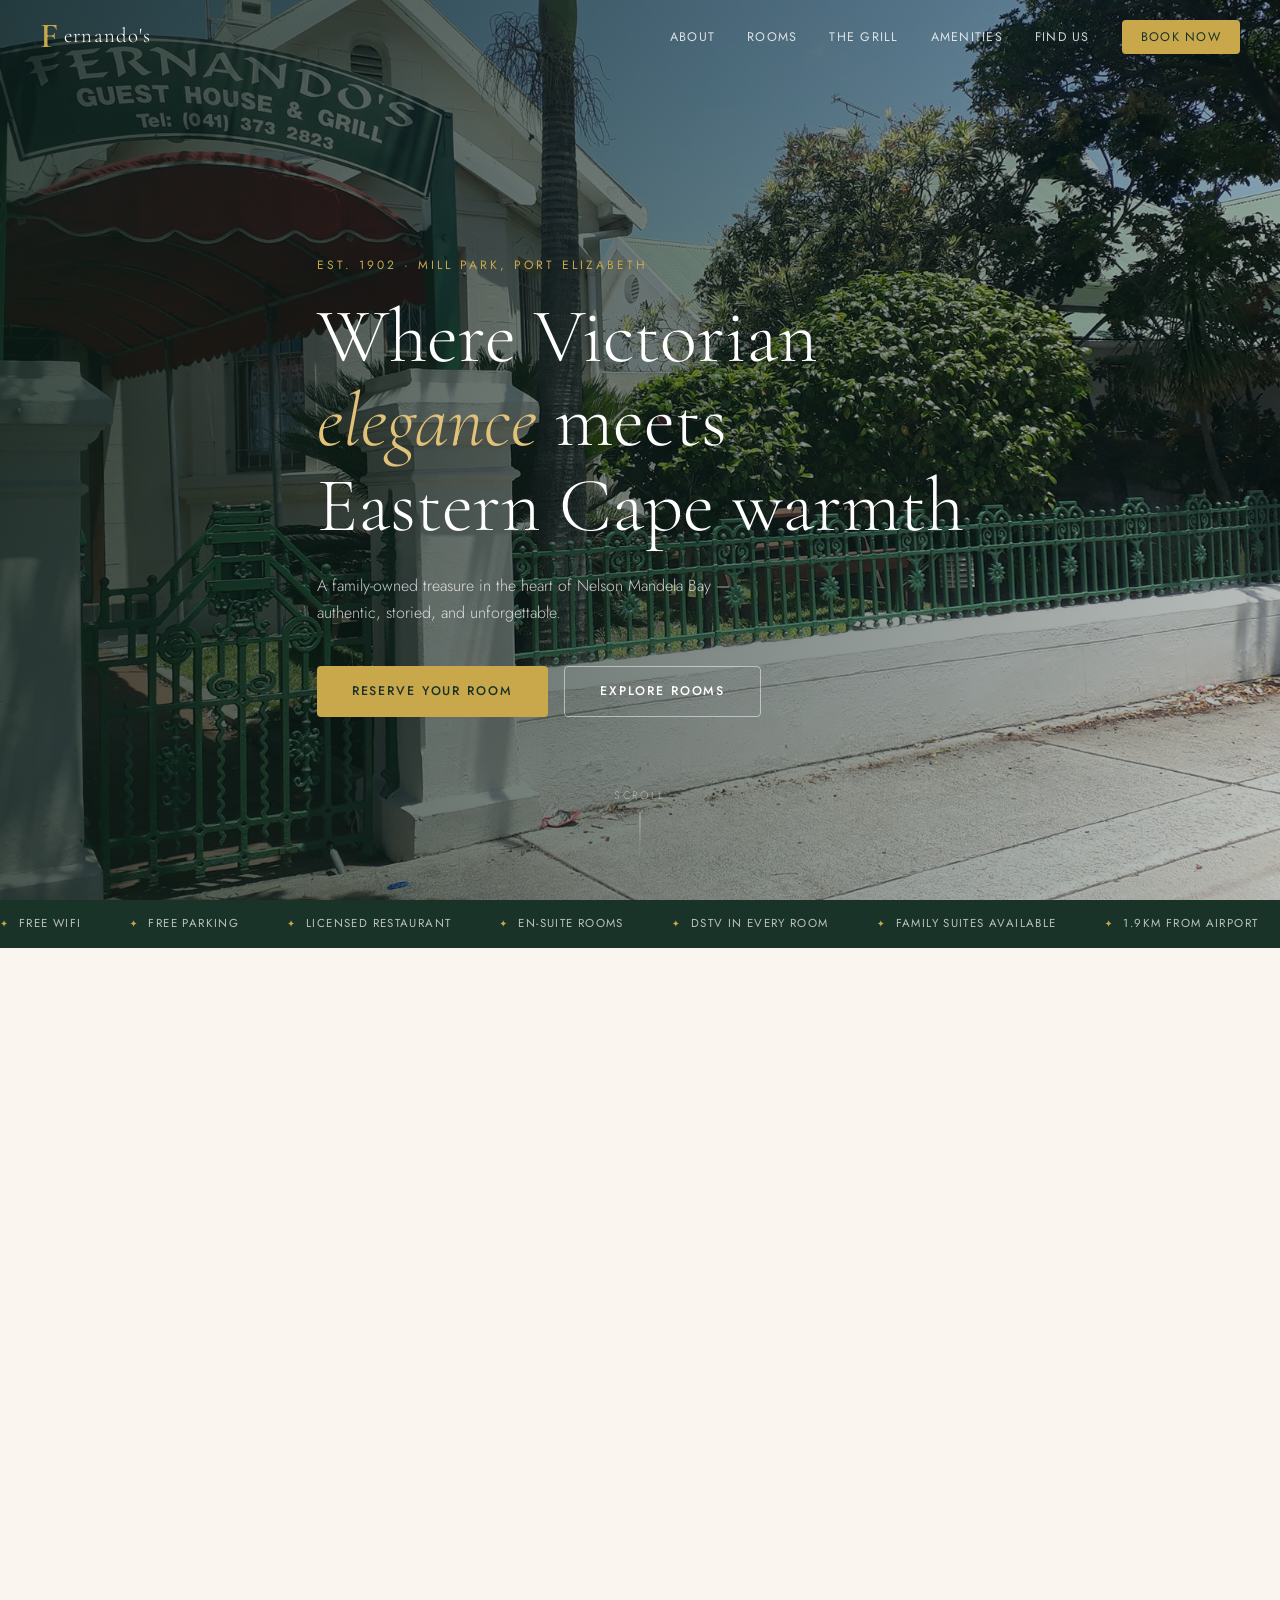
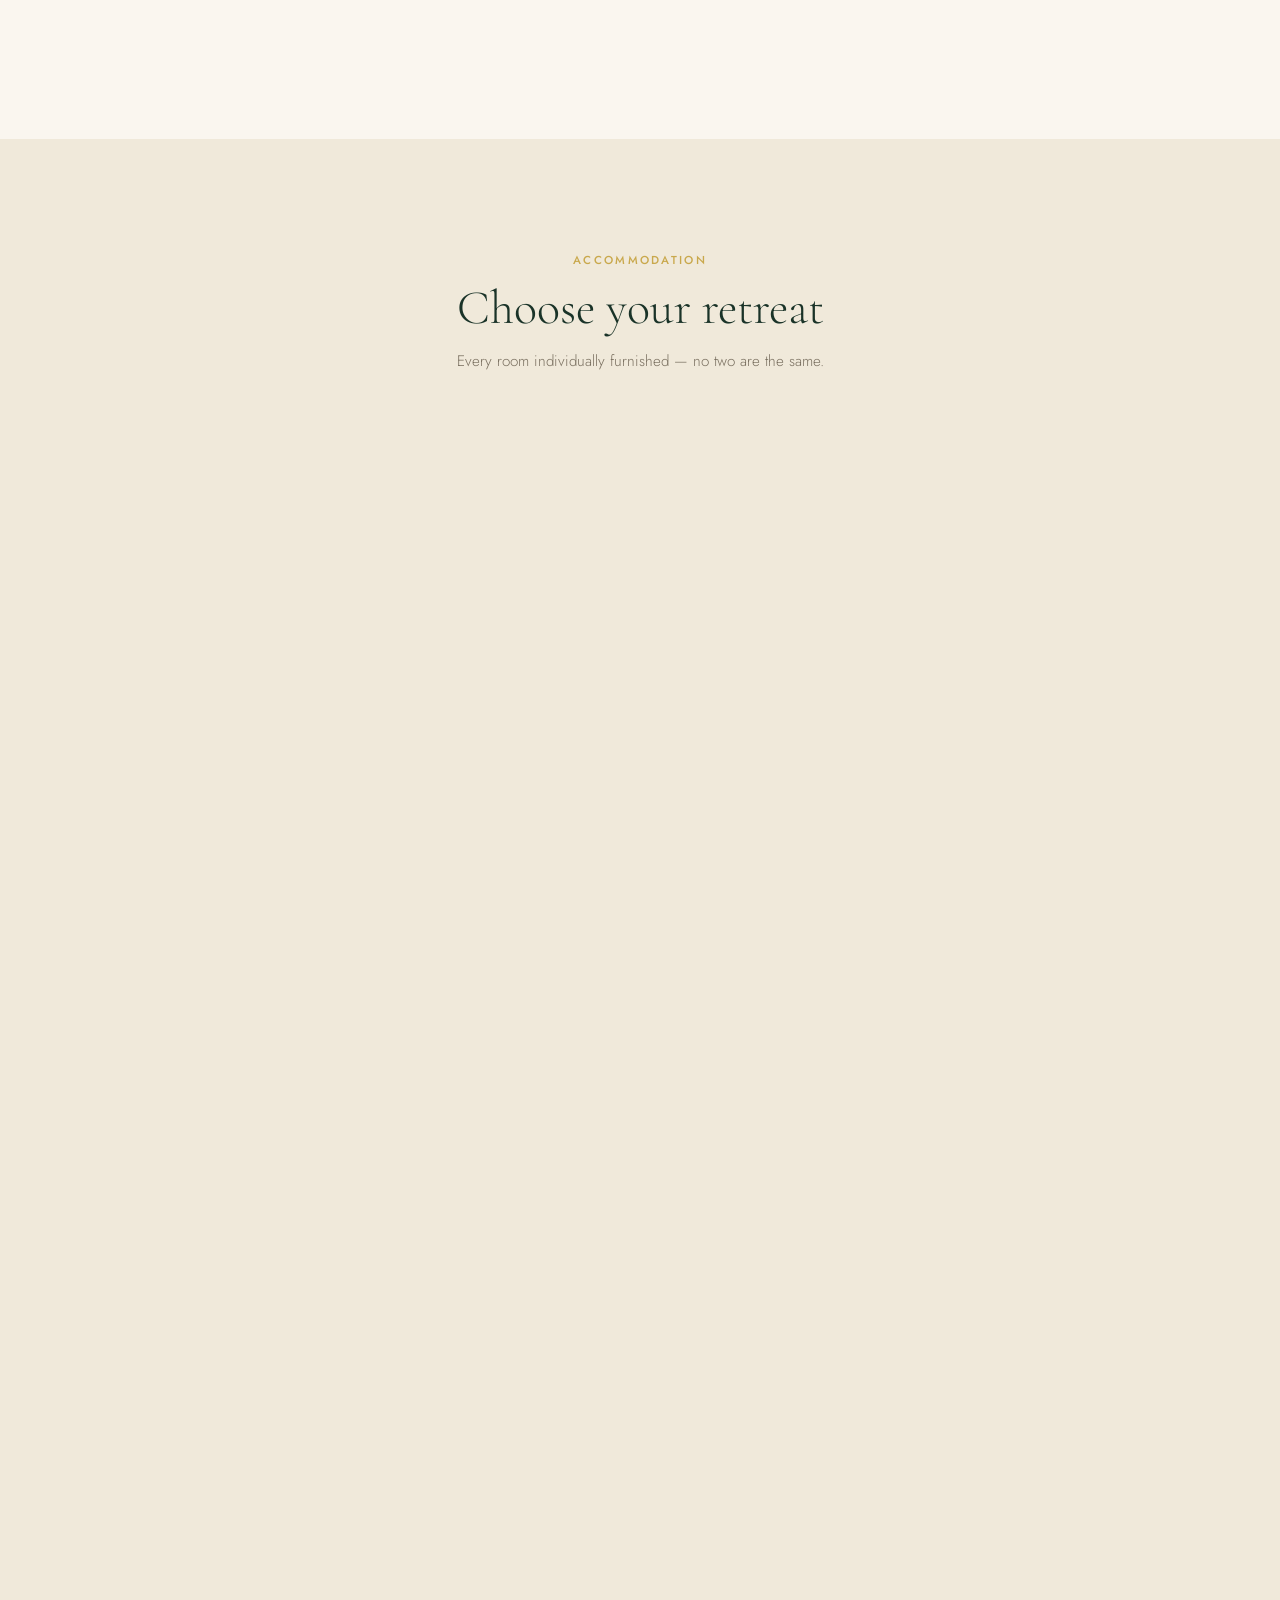
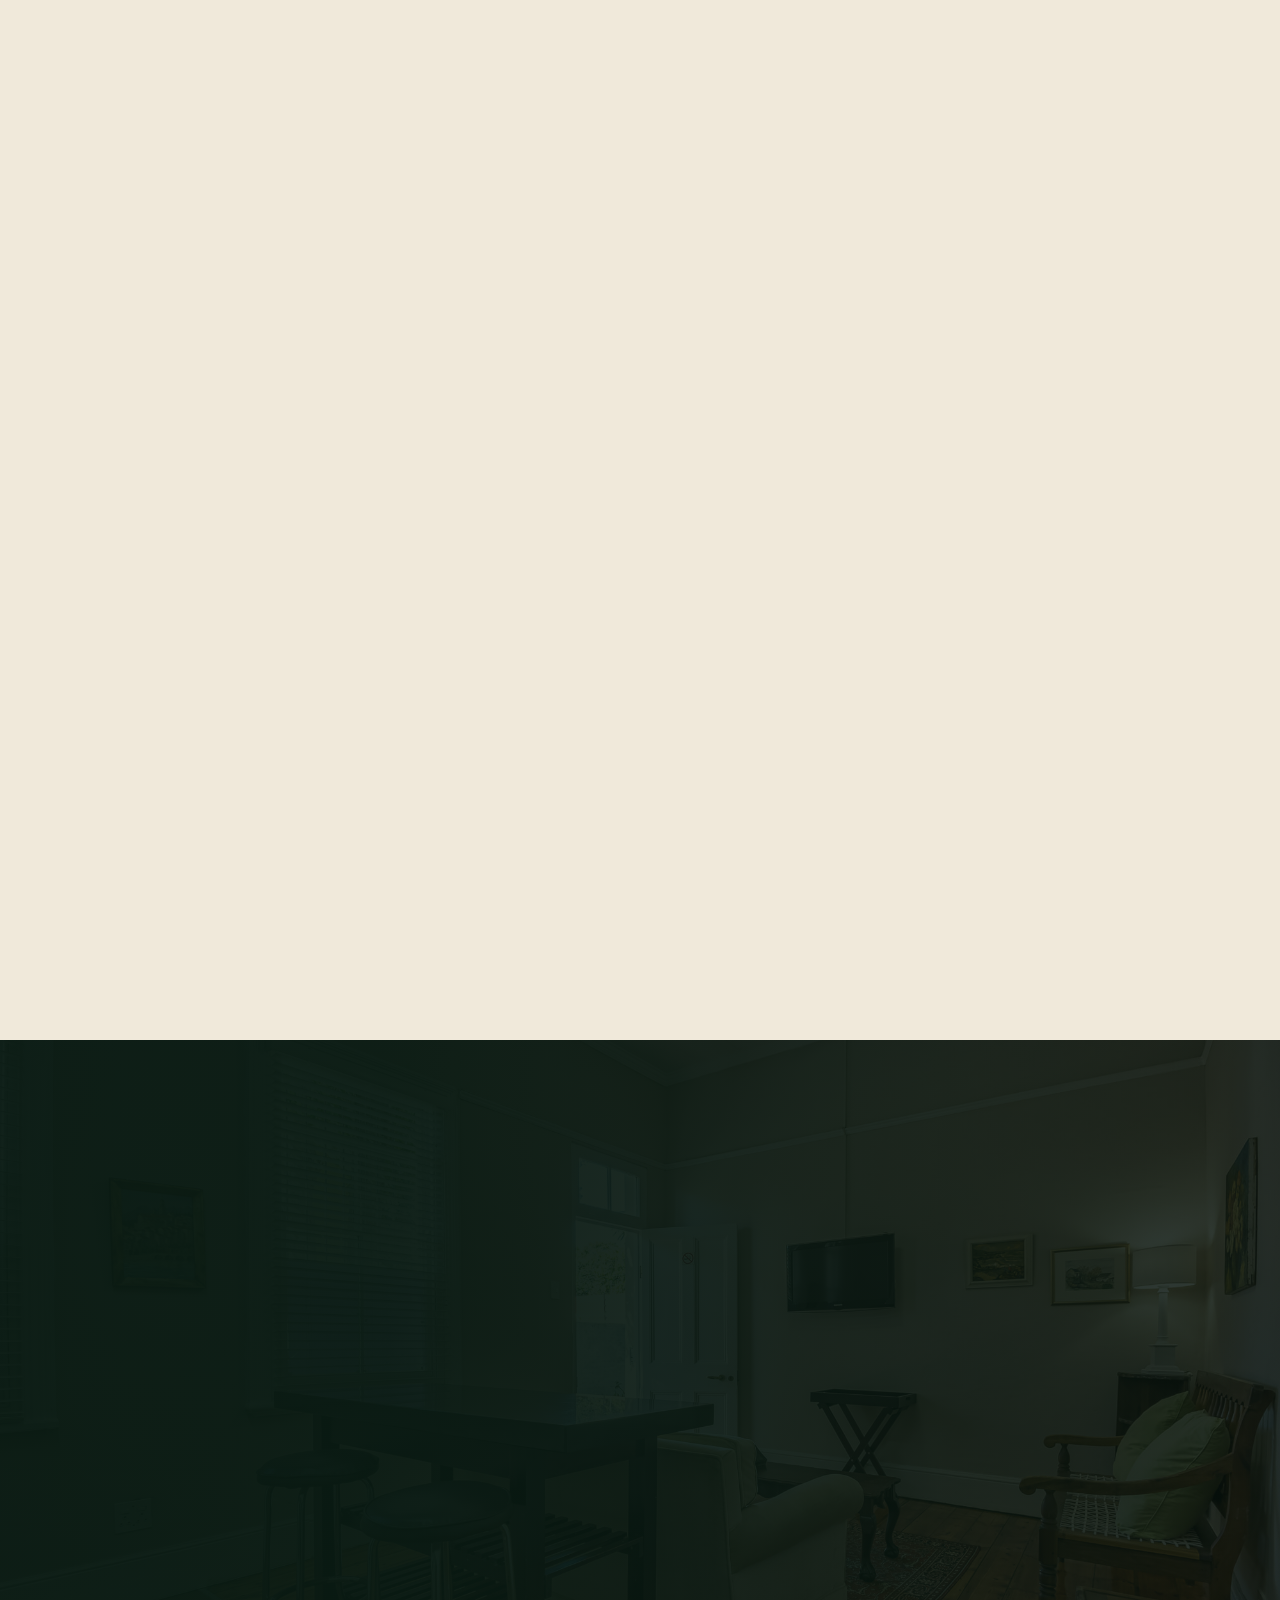
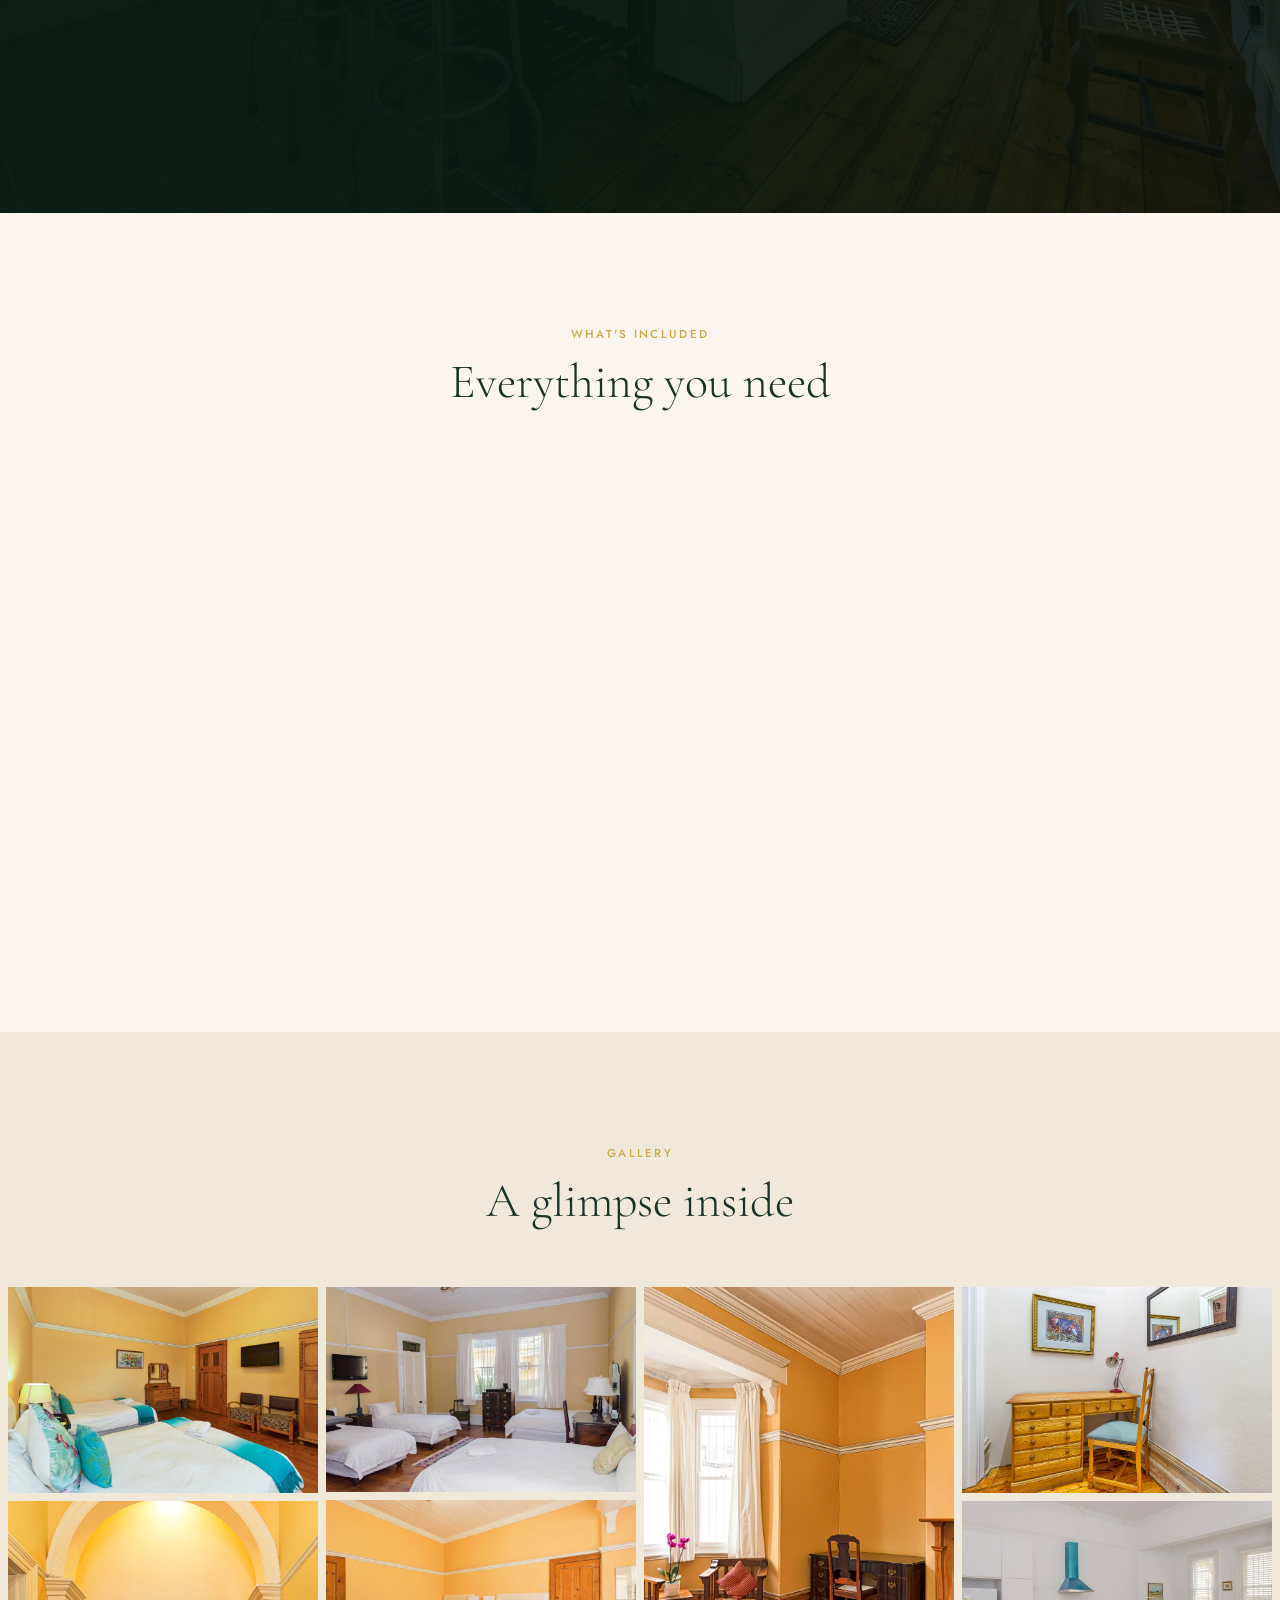
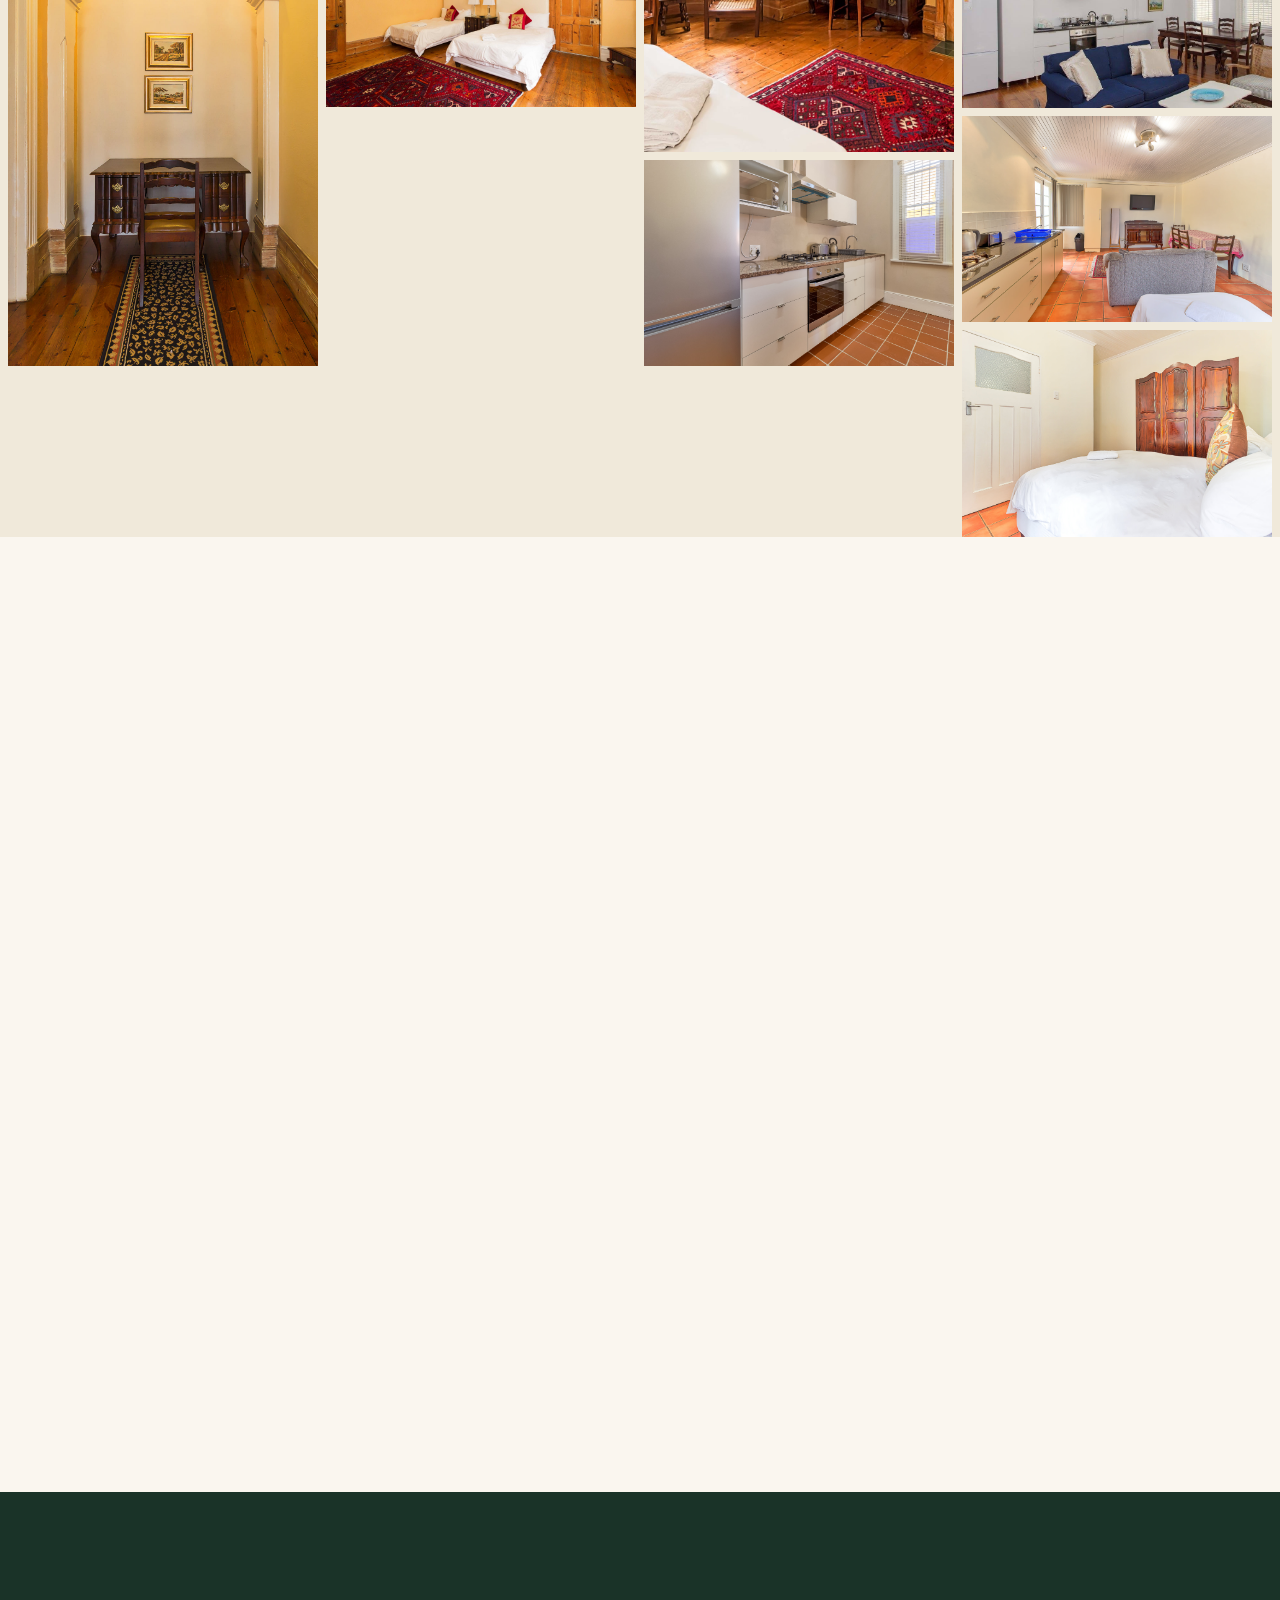
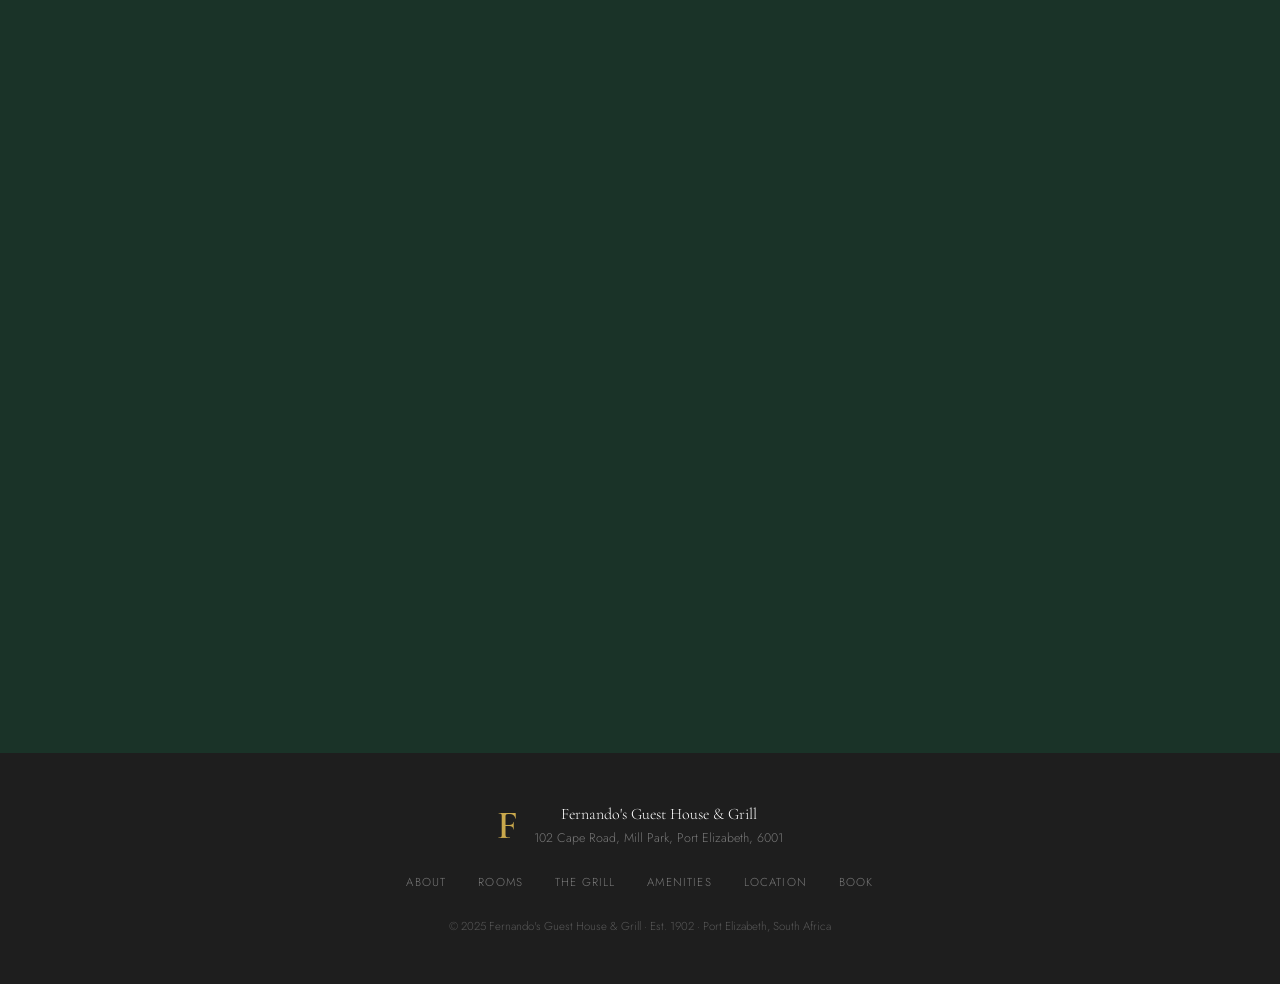
==== index.html @ c935b53b "Add files via upload" ====
<!DOCTYPE html>
<html lang="en">
<head>
  <meta charset="UTF-8" />
  <meta name="viewport" content="width=device-width, initial-scale=1.0" />
  <title>Fernando's Guest House & Grill — Port Elizabeth, Since 1902</title>
  <meta name="description" content="Victorian guest house in Mill Park, Port Elizabeth. En-suite rooms, licensed grill restaurant, free WiFi & parking. Est. 1902." />
  <link rel="preconnect" href="https://fonts.googleapis.com" />
  <link rel="preconnect" href="https://fonts.gstatic.com" crossorigin />
  <link href="https://fonts.googleapis.com/css2?family=Cormorant+Garamond:ital,wght@0,300;0,400;0,600;1,300;1,400&family=Jost:wght@300;400;500&display=swap" rel="stylesheet" />
  <link rel="stylesheet" href="css/style.css" />
</head>
<body>

  <!-- NAV -->
  <nav id="nav">
    <div class="nav-inner">
      <a href="#hero" class="logo">
        <span class="logo-f">F</span>
        <span class="logo-text">ernando's</span>
      </a>
      <ul class="nav-links">
        <li><a href="#about">About</a></li>
        <li><a href="#rooms">Rooms</a></li>
        <li><a href="#grill">The Grill</a></li>
        <li><a href="#amenities">Amenities</a></li>
        <li><a href="#location">Find Us</a></li>
        <li><a href="#contact" class="nav-cta">Book Now</a></li>
      </ul>
      <button class="hamburger" id="hamburger" aria-label="Open menu">
        <span></span><span></span><span></span>
      </button>
    </div>
    <div class="mobile-menu" id="mobile-menu">
      <a href="#about">About</a>
      <a href="#rooms">Rooms</a>
      <a href="#grill">The Grill</a>
      <a href="#amenities">Amenities</a>
      <a href="#location">Find Us</a>
      <a href="#contact">Book Now</a>
    </div>
  </nav>

  <!-- HERO -->
  <section id="hero">
    <div class="hero-bg">
      <div class="hero-overlay"></div>
      <img src="images/f1.jpg" alt="Fernando's Guest House entrance" class="hero-img" />
    </div>
    <div class="hero-content">
      <p class="hero-since">Est. 1902 · Mill Park, Port Elizabeth</p>
      <h1 class="hero-title">
        Where Victorian<br />
        <em>elegance</em> meets<br />
        Eastern Cape warmth
      </h1>
      <p class="hero-sub">A family-owned treasure in the heart of Nelson Mandela Bay — authentic, storied, and unforgettable.</p>
      <div class="hero-actions">
        <a href="#contact" class="btn btn-gold">Reserve Your Room</a>
        <a href="#rooms" class="btn btn-ghost">Explore Rooms</a>
      </div>
    </div>
    <div class="hero-scroll">
      <span>Scroll</span>
      <div class="scroll-line"></div>
    </div>
  </section>

  <!-- RIBBON -->
  <div class="ribbon">
    <div class="ribbon-inner">
      <span><i>✦</i> Free WiFi</span>
      <span><i>✦</i> Free Parking</span>
      <span><i>✦</i> Licensed Restaurant</span>
      <span><i>✦</i> En-Suite Rooms</span>
      <span><i>✦</i> DStv in Every Room</span>
      <span><i>✦</i> Family Suites Available</span>
      <span><i>✦</i> 1.9km from Airport</span>
      <span><i>✦</i> Free WiFi</span>
      <span><i>✦</i> Free Parking</span>
      <span><i>✦</i> Licensed Restaurant</span>
      <span><i>✦</i> En-Suite Rooms</span>
    </div>
  </div>

  <!-- ABOUT -->
  <section id="about">
    <div class="container about-grid">
      <div class="about-images">
        <div class="about-img-main">
          <img src="images/f17.jpg" alt="Victorian archway interior" />
        </div>
        <div class="about-img-secondary">
          <img src="images/f8.jpg" alt="Elegant bedroom with fireplace" />
          <div class="about-badge">
            <span class="badge-number">120+</span>
            <span class="badge-label">Years of Hospitality</span>
          </div>
        </div>
      </div>
      <div class="about-text">
        <p class="section-tag">Our Story</p>
        <h2>Port Elizabeth's<br /><em>first</em> guest house</h2>
        <p class="about-lead">Built in 1902, Fernando's is more than a place to sleep — it's a living piece of Eastern Cape history, lovingly maintained for over a century.</p>
        <p>Nestled in the exclusive garden suburb of Mill Park, our Victorian-style property enchants guests with original pressed-steel ceilings, ornate fireplaces, yellow-wood floors, and the kind of warmth that only a family-run establishment can offer.</p>
        <p>Contact <strong>Astrud or Michelle</strong> — our dedicated hosts who treat every guest like family, and who have helped thousands of travellers feel at home in Nelson Mandela Bay.</p>
        <div class="about-stats">
          <div class="stat">
            <span class="stat-num">1902</span>
            <span class="stat-label">Year Built</span>
          </div>
          <div class="stat">
            <span class="stat-num">10+</span>
            <span class="stat-label">Room Types</span>
          </div>
          <div class="stat">
            <span class="stat-num">4★</span>
            <span class="stat-label">Rated</span>
          </div>
        </div>
      </div>
    </div>
  </section>

  <!-- ROOMS -->
  <section id="rooms">
    <div class="container">
      <div class="section-header">
        <p class="section-tag">Accommodation</p>
        <h2>Choose your retreat</h2>
        <p class="section-sub">Every room individually furnished — no two are the same.</p>
      </div>
      <div class="rooms-grid">

        <div class="room-card room-card--featured">
          <div class="room-img-wrap">
            <img src="images/f7.jpg" alt="Palm Suite with Victorian fireplace" />
            <span class="room-badge">Most Popular</span>
          </div>
          <div class="room-info">
            <h3>The Palm Suite</h3>
            <p>Our signature family suite — spacious, stately, and furnished with original Stinkwood. Features a Victorian cast-iron fireplace, two double beds, and en-suite bathroom.</p>
            <ul class="room-features">
              <li>Two double beds</li>
              <li>Original fireplace</li>
              <li>Stinkwood furniture</li>
              <li>DStv &amp; flat screen</li>
            </ul>
            <a href="#contact" class="btn btn-dark">Enquire</a>
          </div>
        </div>

        <div class="room-card">
          <div class="room-img-wrap">
            <img src="images/f5.jpg" alt="Twin room with warm yellow walls" />
          </div>
          <div class="room-info">
            <h3>Twin Room</h3>
            <p>Warm amber walls, gorgeous pine floors, and teal accents — perfect for two sharing. Generous wardrobe and seating area included.</p>
            <ul class="room-features">
              <li>Two single beds</li>
              <li>Built-in wardrobe</li>
              <li>Lounge chairs</li>
              <li>En-suite bathroom</li>
            </ul>
            <a href="#contact" class="btn btn-outline">Enquire</a>
          </div>
        </div>

        <div class="room-card">
          <div class="room-img-wrap">
            <img src="images/f10.jpg" alt="Classic double room" />
          </div>
          <div class="room-info">
            <h3>Classic Double</h3>
            <p>Intimate and beautifully appointed with antique pine furniture, original art, and a large mirrored wardrobe. Warm, restful tones throughout.</p>
            <ul class="room-features">
              <li>Double bed</li>
              <li>Antique furnishings</li>
              <li>Tea &amp; coffee station</li>
              <li>DStv &amp; flat screen</li>
            </ul>
            <a href="#contact" class="btn btn-outline">Enquire</a>
          </div>
        </div>

        <div class="room-card">
          <div class="room-img-wrap">
            <img src="images/f13.jpg" alt="Contemporary twin with upholstered headboard" />
          </div>
          <div class="room-info">
            <h3>Contemporary Twin</h3>
            <p>A more modern aesthetic — floor-to-ceiling upholstered headboard in pearl, elegant draping, and a chandelier detail that catches the light beautifully.</p>
            <ul class="room-features">
              <li>Two beds</li>
              <li>Chandelier detail</li>
              <li>DStv &amp; flat screen</li>
              <li>En-suite bathroom</li>
            </ul>
            <a href="#contact" class="btn btn-outline">Enquire</a>
          </div>
        </div>

        <div class="room-card">
          <div class="room-img-wrap">
            <img src="images/f19.jpg" alt="Garden cottage bedroom" />
          </div>
          <div class="room-info">
            <h3>Garden Cottage</h3>
            <p>Your own private entrance straight onto the sunny courtyard garden. Terracotta tiles, natural light, and the sound of birdsong. The most tranquil option.</p>
            <ul class="room-features">
              <li>Private entrance &amp; patio</li>
              <li>Garden views</li>
              <li>Double bed</li>
              <li>Courtyard access</li>
            </ul>
            <a href="#contact" class="btn btn-outline">Enquire</a>
          </div>
        </div>

        <div class="room-card">
          <div class="room-img-wrap">
            <img src="images/f2.jpg" alt="Self-catering apartment open plan" />
          </div>
          <div class="room-info">
            <h3>Self-Catering Apartment</h3>
            <p>Spacious open-plan living with a full modern kitchen, dining area, and lounge. The blue navy sofa is iconic. Ideal for longer stays or families.</p>
            <ul class="room-features">
              <li>Full kitchen</li>
              <li>Open-plan lounge/dining</li>
              <li>High Victorian ceilings</li>
              <li>Sleeps 4+</li>
            </ul>
            <a href="#contact" class="btn btn-outline">Enquire</a>
          </div>
        </div>

      </div>
    </div>
  </section>

  <!-- GRILL -->
  <section id="grill">
    <div class="grill-bg">
      <img src="images/f12.jpg" alt="Fernando's Grill lounge" />
      <div class="grill-overlay"></div>
    </div>
    <div class="container grill-content">
      <p class="section-tag light">On-Site Dining</p>
      <h2 class="grill-title">The Grill</h2>
      <p class="grill-desc">Fully licensed and open to guests and the public alike. Fernando's Grill has been serving the best steaks in Port Elizabeth for decades — cooked over an open flame, paired with fine local wine, in a setting that feels like a warm family kitchen elevated to something special.</p>
      <div class="grill-features">
        <div class="grill-feat">
          <span class="gf-icon">🥩</span>
          <span>Open Grill Steaks</span>
        </div>
        <div class="grill-feat">
          <span class="gf-icon">🍷</span>
          <span>Fully Licensed Bar</span>
        </div>
        <div class="grill-feat">
          <span class="gf-icon">🍳</span>
          <span>Full Breakfast</span>
        </div>
        <div class="grill-feat">
          <span class="gf-icon">🏠</span>
          <span>Home-Cooked Meals</span>
        </div>
      </div>
      <a href="tel:0413732823" class="btn btn-gold">Reserve a Table · (041) 373 2823</a>
    </div>
  </section>

  <!-- AMENITIES -->
  <section id="amenities">
    <div class="container">
      <div class="section-header">
        <p class="section-tag">What's Included</p>
        <h2>Everything you need</h2>
      </div>
      <div class="amenities-grid">
        <div class="amenity-card">
          <div class="amenity-icon">📶</div>
          <h4>Free WiFi</h4>
          <p>Fast wireless internet throughout the property</p>
        </div>
        <div class="amenity-card">
          <div class="amenity-icon">🚗</div>
          <h4>Free Parking</h4>
          <p>Secure off-street parking on the premises</p>
        </div>
        <div class="amenity-card">
          <div class="amenity-icon">📺</div>
          <h4>DStv / MNet</h4>
          <p>36-inch flat screen with full satellite TV in every room</p>
        </div>
        <div class="amenity-card">
          <div class="amenity-icon">☕</div>
          <h4>Tea &amp; Coffee</h4>
          <p>Hot &amp; cold beverages station in every room</p>
        </div>
        <div class="amenity-card">
          <div class="amenity-icon">🛁</div>
          <h4>En-Suite Bathrooms</h4>
          <p>Private bathrooms with all rooms, 100% percale linen</p>
        </div>
        <div class="amenity-card">
          <div class="amenity-icon">🌳</div>
          <h4>Garden Grounds</h4>
          <p>Beautiful established trees and garden on the property</p>
        </div>
        <div class="amenity-card">
          <div class="amenity-icon">🔥</div>
          <h4>BBQ Area</h4>
          <p>Outdoor braai area available for guests to use</p>
        </div>
        <div class="amenity-card">
          <div class="amenity-icon">🚲</div>
          <h4>Bike Hire</h4>
          <p>Explore Mill Park and surrounds on two wheels</p>
        </div>
      </div>
    </div>
  </section>

  <!-- GALLERY -->
  <section id="gallery">
    <div class="container">
      <div class="section-header">
        <p class="section-tag">Gallery</p>
        <h2>A glimpse inside</h2>
      </div>
    </div>
    <div class="gallery-masonry">
      <div class="gal-item"><img src="images/f6.jpg" alt="Twin room teal accents" /></div>
      <div class="gal-item gal-tall"><img src="images/f17.jpg" alt="Victorian archway" /></div>
      <div class="gal-item"><img src="images/f4.jpg" alt="Triple room" /></div>
      <div class="gal-item"><img src="images/f9.jpg" alt="Twin beds with red accents" /></div>
      <div class="gal-item gal-tall"><img src="images/f8.jpg" alt="Fireplace bedroom" /></div>
      <div class="gal-item"><img src="images/f15.jpg" alt="Kitchen" /></div>
      <div class="gal-item"><img src="images/f16.jpg" alt="Writing desk" /></div>
      <div class="gal-item"><img src="images/f3.jpg" alt="Open plan apartment" /></div>
      <div class="gal-item"><img src="images/f20.jpg" alt="Studio lounge" /></div>
      <div class="gal-item gal-wide"><img src="images/f18.jpg" alt="Cosy room" /></div>
    </div>
  </section>

  <!-- LOCATION -->
  <section id="location">
    <div class="container location-grid">
      <div class="location-text">
        <p class="section-tag">Getting Here</p>
        <h2>Central &amp; convenient</h2>
        <p>Fernando's is situated in the prestigious suburb of Mill Park — minutes from the beach, golf courses, shopping centres, and Port Elizabeth Airport.</p>
        <address>
          <strong>102 Cape Road, Mill Park<br />Port Elizabeth (Gqeberha), 6001<br />Eastern Cape, South Africa</strong>
        </address>
        <div class="location-details">
          <div class="loc-item">
            <span class="loc-label">Airport</span>
            <span>1.9 km</span>
          </div>
          <div class="loc-item">
            <span class="loc-label">St Georges Park Cricket</span>
            <span>1.8 km</span>
          </div>
          <div class="loc-item">
            <span class="loc-label">City Centre</span>
            <span>1.6 km</span>
          </div>
          <div class="loc-item">
            <span class="loc-label">Nelson Mandela Bay Stadium</span>
            <span>2.4 km</span>
          </div>
        </div>
        <div class="location-directions">
          <p class="directions-title">Directions from N2</p>
          <ol>
            <li>Take Settlers Way off-ramp</li>
            <li>Follow M4, take Albany Road turn-off</li>
            <li>Cross 2 traffic lights, turn right at the 3rd into Cape Road</li>
            <li>Fernando's is the <strong>third house on the left</strong></li>
          </ol>
        </div>
      </div>
      <div class="location-map">
        <iframe
          src="https://www.google.com/maps/embed?pb=!1m18!1m12!1m3!1d3313.7!2d25.5954!3d-33.9576!2m3!1f0!2f0!3f0!3m2!1i1024!2i768!4f13.1!3m3!1m2!1s0x1e7aedc3c79a1869%3A0x7a1f75a2e9e5f2a4!2s102%20Cape%20Rd%2C%20Mill%20Park%2C%20Port%20Elizabeth%2C%206001!5e0!3m2!1sen!2sza!4v1700000000000"
          width="100%"
          height="400"
          style="border:0;"
          allowfullscreen=""
          loading="lazy"
          referrerpolicy="no-referrer-when-downgrade"
          title="Fernando's Guest House location map">
        </iframe>
      </div>
    </div>
  </section>

  <!-- CONTACT / BOOK -->
  <section id="contact">
    <div class="container contact-grid">
      <div class="contact-text">
        <p class="section-tag">Reservations</p>
        <h2>Ready to book?</h2>
        <p>Reach out to Astrud or Michelle directly — we respond quickly and personally to every enquiry.</p>
        <div class="contact-methods">
          <a href="tel:0413732823" class="contact-method">
            <span class="cm-icon">📞</span>
            <div>
              <span class="cm-label">Call Us</span>
              <span class="cm-value">(041) 373 2823</span>
            </div>
          </a>
          <a href="https://www.facebook.com/FernandosGuestHouseAccommodationPE" target="_blank" rel="noopener" class="contact-method">
            <span class="cm-icon">📘</span>
            <div>
              <span class="cm-label">Facebook</span>
              <span class="cm-value">Fernando's Guest House PE</span>
            </div>
          </a>
          <div class="contact-method">
            <span class="cm-icon">📍</span>
            <div>
              <span class="cm-label">Address</span>
              <span class="cm-value">102 Cape Road, Mill Park, PE, 6001</span>
            </div>
          </div>
          <div class="contact-method">
            <span class="cm-icon">🕐</span>
            <div>
              <span class="cm-label">Check-in / Check-out</span>
              <span class="cm-value">14:00 / 11:00</span>
            </div>
          </div>
        </div>
      </div>
      <div class="contact-form-wrap">
        <form class="contact-form" id="contactForm">
          <h3>Send an Enquiry</h3>
          <div class="form-row">
            <div class="form-group">
              <label for="name">Full Name</label>
              <input type="text" id="name" name="name" placeholder="Your name" required />
            </div>
            <div class="form-group">
              <label for="email">Email</label>
              <input type="email" id="email" name="email" placeholder="your@email.com" required />
            </div>
          </div>
          <div class="form-row">
            <div class="form-group">
              <label for="checkin">Check-in</label>
              <input type="date" id="checkin" name="checkin" />
            </div>
            <div class="form-group">
              <label for="checkout">Check-out</label>
              <input type="date" id="checkout" name="checkout" />
            </div>
          </div>
          <div class="form-group">
            <label for="guests">Guests &amp; Room Type</label>
            <select id="guests" name="guests">
              <option value="">Select a room type…</option>
              <option>Palm Suite (Family)</option>
              <option>Twin Room</option>
              <option>Classic Double</option>
              <option>Contemporary Twin</option>
              <option>Garden Cottage</option>
              <option>Self-Catering Apartment</option>
              <option>Not sure yet</option>
            </select>
          </div>
          <div class="form-group">
            <label for="message">Message</label>
            <textarea id="message" name="message" rows="4" placeholder="Any special requirements?"></textarea>
          </div>
          <button type="submit" class="btn btn-gold full-width">Send Enquiry</button>
          <p class="form-note">We'll get back to you within a few hours.</p>
        </form>
      </div>
    </div>
  </section>

  <!-- FOOTER -->
  <footer>
    <div class="container footer-inner">
      <div class="footer-brand">
        <span class="logo-f">F</span>
        <div>
          <p class="footer-name">Fernando's Guest House &amp; Grill</p>
          <p class="footer-address">102 Cape Road, Mill Park, Port Elizabeth, 6001</p>
        </div>
      </div>
      <div class="footer-links">
        <a href="#about">About</a>
        <a href="#rooms">Rooms</a>
        <a href="#grill">The Grill</a>
        <a href="#amenities">Amenities</a>
        <a href="#location">Location</a>
        <a href="#contact">Book</a>
      </div>
      <p class="footer-copy">© 2025 Fernando's Guest House &amp; Grill · Est. 1902 · Port Elizabeth, South Africa</p>
    </div>
  </footer>

  <script src="js/main.js"></script>
</body>
</html>
---- css/style.css ----
/* =============================================
   FERNANDO'S GUEST HOUSE — Stylesheet
   Aesthetic: Victorian luxury editorial
   Palette: Deep forest green, aged gold, warm cream
   ============================================= */

:root {
  --green:       #1a3328;
  --green-mid:   #2a4a3a;
  --green-light: #3d6b55;
  --gold:        #c9a84c;
  --gold-light:  #e2c278;
  --gold-pale:   #f5e9c8;
  --cream:       #faf6ef;
  --cream-dark:  #f0e9da;
  --charcoal:    #1e1e1e;
  --warm-grey:   #7a7060;
  --white:       #ffffff;

  --font-display: 'Cormorant Garamond', Georgia, serif;
  --font-body:    'Jost', system-ui, sans-serif;

  --max-w: 1200px;
  --radius: 4px;
  --shadow: 0 8px 40px rgba(26,51,40,0.12);
  --shadow-lg: 0 20px 80px rgba(26,51,40,0.2);
}

/* ── Reset ───────────────────────────────── */
*, *::before, *::after { box-sizing: border-box; margin: 0; padding: 0; }
html { scroll-behavior: smooth; font-size: 16px; }
body { background: var(--cream); color: var(--charcoal); font-family: var(--font-body); font-weight: 300; line-height: 1.7; overflow-x: hidden; }
img { display: block; width: 100%; height: 100%; object-fit: cover; }
a { color: inherit; text-decoration: none; }
address { font-style: normal; }

/* ── Utility ─────────────────────────────── */
.container { max-width: var(--max-w); margin: 0 auto; padding: 0 2rem; }
.section-tag { font-family: var(--font-body); font-size: .72rem; font-weight: 500; letter-spacing: .2em; text-transform: uppercase; color: var(--gold); margin-bottom: .6rem; }
.section-tag.light { color: var(--gold-light); }
.section-header { text-align: center; margin-bottom: 3.5rem; }
.section-header h2 { font-family: var(--font-display); font-size: clamp(2rem, 4vw, 3rem); font-weight: 300; line-height: 1.2; color: var(--green); }
.section-sub { margin-top: .75rem; color: var(--warm-grey); font-size: .95rem; }

/* ── Buttons ─────────────────────────────── */
.btn {
  display: inline-flex; align-items: center; justify-content: center;
  padding: .85rem 2.2rem; font-family: var(--font-body); font-size: .78rem;
  font-weight: 500; letter-spacing: .15em; text-transform: uppercase;
  border-radius: var(--radius); cursor: pointer; border: none;
  transition: all .3s ease; white-space: nowrap;
}
.btn-gold { background: var(--gold); color: var(--green); }
.btn-gold:hover { background: var(--gold-light); transform: translateY(-2px); box-shadow: 0 8px 25px rgba(201,168,76,.35); }
.btn-ghost { background: transparent; color: var(--white); border: 1px solid rgba(255,255,255,.5); }
.btn-ghost:hover { background: rgba(255,255,255,.1); border-color: var(--white); }
.btn-dark { background: var(--green); color: var(--cream); }
.btn-dark:hover { background: var(--green-mid); transform: translateY(-2px); }
.btn-outline { background: transparent; color: var(--green); border: 1.5px solid var(--green); }
.btn-outline:hover { background: var(--green); color: var(--cream); }
.full-width { width: 100%; }

/* ── NAV ─────────────────────────────────── */
#nav {
  position: fixed; top: 0; left: 0; right: 0; z-index: 100;
  transition: background .4s ease, box-shadow .4s ease;
  padding: 0 2rem;
}
#nav.scrolled {
  background: var(--green);
  box-shadow: 0 2px 30px rgba(0,0,0,.25);
}
.nav-inner {
  max-width: var(--max-w); margin: 0 auto;
  display: flex; align-items: center; justify-content: space-between;
  height: 72px;
}
.logo { display: flex; align-items: center; gap: .4rem; }
.logo-f {
  font-family: var(--font-display); font-size: 2.2rem; font-weight: 600;
  color: var(--gold); line-height: 1;
}
.logo-text {
  font-family: var(--font-display); font-size: 1.3rem; font-weight: 300;
  color: var(--white); letter-spacing: .05em;
}
.nav-links { display: flex; gap: 2rem; list-style: none; }
.nav-links a {
  font-size: .78rem; font-weight: 400; letter-spacing: .1em;
  text-transform: uppercase; color: rgba(255,255,255,.8);
  transition: color .2s;
}
.nav-links a:hover { color: var(--gold); }
.nav-cta {
  background: var(--gold) !important; color: var(--green) !important;
  padding: .5rem 1.2rem; border-radius: var(--radius);
}
.nav-cta:hover { background: var(--gold-light) !important; }

.hamburger { display: none; flex-direction: column; gap: 5px; background: none; border: none; cursor: pointer; padding: 4px; }
.hamburger span { display: block; width: 24px; height: 1.5px; background: var(--white); transition: all .3s; }

.mobile-menu {
  display: none; flex-direction: column;
  background: var(--green); padding: 1rem 2rem 1.5rem;
}
.mobile-menu a {
  color: rgba(255,255,255,.85); font-size: .85rem; letter-spacing: .1em;
  text-transform: uppercase; padding: .7rem 0; border-bottom: 1px solid rgba(255,255,255,.08);
}
.mobile-menu a:last-child { border: none; }
.mobile-menu.open { display: flex; }

/* ── HERO ────────────────────────────────── */
#hero {
  position: relative; height: 100vh; min-height: 600px;
  display: flex; align-items: center; overflow: hidden;
}
.hero-bg { position: absolute; inset: 0; }
.hero-img { object-position: center 40%; }
.hero-overlay {
  position: absolute; inset: 0;
  background: linear-gradient(105deg, rgba(10,28,20,.82) 0%, rgba(10,28,20,.5) 60%, rgba(10,28,20,.25) 100%);
}
.hero-content {
  position: relative; z-index: 2;
  max-width: var(--max-w); margin: 0 auto; padding: 0 2rem;
  padding-top: 72px;
}
.hero-since {
  font-family: var(--font-body); font-size: .75rem; font-weight: 400;
  letter-spacing: .25em; text-transform: uppercase; color: var(--gold);
  margin-bottom: 1.2rem; opacity: 0; animation: fadeUp .8s .2s forwards;
}
.hero-title {
  font-family: var(--font-display); font-size: clamp(2.8rem, 6vw, 5.5rem);
  font-weight: 300; line-height: 1.1; color: var(--white);
  margin-bottom: 1.5rem; opacity: 0; animation: fadeUp .9s .4s forwards;
}
.hero-title em { font-style: italic; color: var(--gold-light); }
.hero-sub {
  max-width: 480px; color: rgba(255,255,255,.78); font-size: 1rem;
  line-height: 1.7; margin-bottom: 2.5rem;
  opacity: 0; animation: fadeUp .9s .6s forwards;
}
.hero-actions {
  display: flex; gap: 1rem; flex-wrap: wrap;
  opacity: 0; animation: fadeUp .9s .8s forwards;
}
.hero-scroll {
  position: absolute; bottom: 2.5rem; left: 50%; transform: translateX(-50%);
  display: flex; flex-direction: column; align-items: center; gap: .5rem;
  color: rgba(255,255,255,.5); font-size: .68rem; letter-spacing: .2em;
  text-transform: uppercase; z-index: 2;
  animation: fadeIn 1s 1.2s both;
}
.scroll-line {
  width: 1px; height: 48px; background: linear-gradient(to bottom, rgba(255,255,255,.5), transparent);
  animation: scrollPulse 2s 1.5s infinite;
}

/* ── RIBBON ──────────────────────────────── */
.ribbon { background: var(--green); overflow: hidden; padding: .9rem 0; }
.ribbon-inner {
  display: flex; gap: 3rem; white-space: nowrap;
  animation: ticker 28s linear infinite;
  width: max-content;
}
.ribbon-inner span {
  font-size: .72rem; font-weight: 400; letter-spacing: .12em;
  text-transform: uppercase; color: rgba(255,255,255,.7);
  display: flex; align-items: center; gap: .6rem;
}
.ribbon-inner i { color: var(--gold); font-style: normal; font-size: .6rem; }

/* ── ABOUT ───────────────────────────────── */
#about { padding: 7rem 0; background: var(--cream); }
.about-grid {
  display: grid; grid-template-columns: 1fr 1fr; gap: 6rem;
  align-items: center;
}
.about-images { position: relative; }
.about-img-main {
  height: 560px; border-radius: 2px; overflow: hidden;
  box-shadow: var(--shadow-lg);
}
.about-img-secondary {
  position: absolute; bottom: -2.5rem; right: -2.5rem;
  width: 55%; height: 280px; border-radius: 2px; overflow: hidden;
  border: 6px solid var(--cream); box-shadow: var(--shadow-lg);
}
.about-badge {
  position: absolute; bottom: 1rem; left: 1rem;
  background: var(--gold); color: var(--green);
  padding: .8rem 1rem; border-radius: var(--radius);
  display: flex; flex-direction: column; line-height: 1.2;
}
.badge-number { font-family: var(--font-display); font-size: 1.8rem; font-weight: 600; }
.badge-label { font-size: .65rem; font-weight: 500; letter-spacing: .1em; text-transform: uppercase; }
.about-text h2 {
  font-family: var(--font-display); font-size: clamp(2rem, 3.5vw, 2.8rem);
  font-weight: 300; line-height: 1.2; color: var(--green); margin-bottom: 1.2rem;
}
.about-text h2 em { font-style: italic; color: var(--gold); }
.about-lead { font-size: 1.05rem; color: var(--green-mid); margin-bottom: 1rem; line-height: 1.7; }
.about-text p { color: var(--warm-grey); margin-bottom: .9rem; }
.about-stats {
  display: flex; gap: 2.5rem; margin-top: 2.5rem;
  padding-top: 2rem; border-top: 1px solid var(--cream-dark);
}
.stat { display: flex; flex-direction: column; }
.stat-num { font-family: var(--font-display); font-size: 2rem; font-weight: 600; color: var(--green); line-height: 1; }
.stat-label { font-size: .72rem; letter-spacing: .1em; text-transform: uppercase; color: var(--warm-grey); margin-top: .3rem; }

/* ── ROOMS ───────────────────────────────── */
#rooms { padding: 7rem 0; background: var(--cream-dark); }
.rooms-grid {
  display: grid;
  grid-template-columns: repeat(3, 1fr);
  gap: 1.5rem;
}
.room-card--featured {
  grid-column: span 3;
  display: grid;
  grid-template-columns: 1.4fr 1fr;
}
.room-card {
  background: var(--white); border-radius: var(--radius);
  overflow: hidden; box-shadow: var(--shadow);
  transition: transform .3s ease, box-shadow .3s ease;
  display: flex; flex-direction: column;
}
.room-card:hover { transform: translateY(-6px); box-shadow: var(--shadow-lg); }
.room-img-wrap { position: relative; overflow: hidden; }
.room-card:not(.room-card--featured) .room-img-wrap { height: 220px; }
.room-card--featured .room-img-wrap { height: 440px; }
.room-img-wrap img { transition: transform .6s ease; }
.room-card:hover .room-img-wrap img { transform: scale(1.04); }
.room-badge {
  position: absolute; top: 1rem; left: 1rem;
  background: var(--gold); color: var(--green);
  font-size: .68rem; font-weight: 500; letter-spacing: .12em;
  text-transform: uppercase; padding: .35rem .8rem; border-radius: var(--radius);
}
.room-info { padding: 1.8rem; display: flex; flex-direction: column; flex: 1; }
.room-card--featured .room-info { padding: 3rem; }
.room-info h3 {
  font-family: var(--font-display); font-size: 1.5rem; font-weight: 400;
  color: var(--green); margin-bottom: .6rem;
}
.room-card--featured .room-info h3 { font-size: 2rem; }
.room-info p { color: var(--warm-grey); font-size: .9rem; margin-bottom: 1.2rem; flex: 1; }
.room-features {
  list-style: none; display: flex; flex-direction: column; gap: .4rem;
  margin-bottom: 1.5rem;
}
.room-features li {
  font-size: .8rem; color: var(--green-mid); padding-left: 1rem; position: relative;
}
.room-features li::before {
  content: '—'; position: absolute; left: 0; color: var(--gold);
}

/* ── GRILL ───────────────────────────────── */
#grill { position: relative; padding: 8rem 0; overflow: hidden; }
.grill-bg { position: absolute; inset: 0; }
.grill-bg img { filter: brightness(.35) saturate(.8); }
.grill-overlay {
  position: absolute; inset: 0;
  background: linear-gradient(to right, rgba(10,28,20,.9) 30%, rgba(10,28,20,.5));
}
.grill-content {
  position: relative; z-index: 2; max-width: 640px;
}
.grill-title {
  font-family: var(--font-display); font-size: clamp(2.5rem, 5vw, 4.5rem);
  font-weight: 300; color: var(--white); margin-bottom: 1.2rem;
  letter-spacing: .02em;
}
.grill-desc { color: rgba(255,255,255,.75); line-height: 1.8; margin-bottom: 2.5rem; }
.grill-features {
  display: flex; flex-wrap: wrap; gap: 1.2rem; margin-bottom: 2.5rem;
}
.grill-feat {
  display: flex; align-items: center; gap: .6rem;
  background: rgba(255,255,255,.08); border: 1px solid rgba(255,255,255,.15);
  padding: .6rem 1.1rem; border-radius: var(--radius);
  color: rgba(255,255,255,.85); font-size: .82rem; letter-spacing: .05em;
}
.gf-icon { font-size: 1rem; }

/* ── AMENITIES ───────────────────────────── */
#amenities { padding: 7rem 0; background: var(--cream); }
.amenities-grid {
  display: grid;
  grid-template-columns: repeat(4, 1fr);
  gap: 1.5rem;
}
.amenity-card {
  background: var(--white); border: 1px solid var(--cream-dark);
  border-radius: var(--radius); padding: 2rem 1.5rem;
  text-align: center; transition: all .3s ease;
}
.amenity-card:hover {
  border-color: var(--gold); transform: translateY(-4px);
  box-shadow: 0 10px 30px rgba(201,168,76,.12);
}
.amenity-icon { font-size: 2rem; margin-bottom: .8rem; }
.amenity-card h4 {
  font-family: var(--font-display); font-size: 1.1rem; font-weight: 400;
  color: var(--green); margin-bottom: .4rem;
}
.amenity-card p { font-size: .82rem; color: var(--warm-grey); }

/* ── GALLERY ─────────────────────────────── */
#gallery { padding: 7rem 0 0; background: var(--cream-dark); }
.gallery-masonry {
  margin-top: 3rem;
  columns: 4; column-gap: .5rem;
  padding: 0 .5rem;
}
.gal-item {
  break-inside: avoid; margin-bottom: .5rem;
  overflow: hidden; cursor: pointer;
}
.gal-item img { transition: transform .5s ease; display: block; }
.gal-item:hover img { transform: scale(1.04); }
.gal-tall img { aspect-ratio: 2/3; }
.gal-wide { column-span: 2; }

/* ── LOCATION ────────────────────────────── */
#location { padding: 7rem 0; background: var(--cream); }
.location-grid {
  display: grid; grid-template-columns: 1fr 1.2fr; gap: 5rem; align-items: start;
}
.location-text h2 {
  font-family: var(--font-display); font-size: clamp(1.8rem, 3vw, 2.5rem);
  font-weight: 300; color: var(--green); margin-bottom: 1rem;
}
.location-text > p { color: var(--warm-grey); margin-bottom: 1.5rem; }
address { margin-bottom: 2rem; line-height: 1.8; color: var(--green-mid); }
.location-details { margin-bottom: 2rem; border-top: 1px solid var(--cream-dark); }
.loc-item {
  display: flex; justify-content: space-between;
  padding: .7rem 0; border-bottom: 1px solid var(--cream-dark);
  font-size: .88rem;
}
.loc-label { color: var(--warm-grey); }
.loc-item span:last-child { font-weight: 500; color: var(--green); }
.directions-title {
  font-size: .72rem; font-weight: 500; letter-spacing: .15em;
  text-transform: uppercase; color: var(--gold); margin-bottom: .8rem;
}
.location-directions ol { padding-left: 1.2rem; }
.location-directions li { font-size: .88rem; color: var(--warm-grey); margin-bottom: .5rem; }
.location-map { border-radius: var(--radius); overflow: hidden; box-shadow: var(--shadow); }

/* ── CONTACT ─────────────────────────────── */
#contact { padding: 7rem 0; background: var(--green); }
.contact-grid {
  display: grid; grid-template-columns: 1fr 1.1fr; gap: 5rem; align-items: start;
}
.contact-text .section-tag { color: var(--gold); }
.contact-text h2 {
  font-family: var(--font-display); font-size: clamp(1.8rem, 3vw, 2.5rem);
  font-weight: 300; color: var(--white); margin-bottom: 1rem;
}
.contact-text > p { color: rgba(255,255,255,.6); margin-bottom: 2rem; }
.contact-methods { display: flex; flex-direction: column; gap: 1rem; }
.contact-method {
  display: flex; align-items: center; gap: 1rem;
  background: rgba(255,255,255,.05); border: 1px solid rgba(255,255,255,.1);
  padding: 1rem 1.2rem; border-radius: var(--radius);
  transition: background .2s;
}
a.contact-method:hover { background: rgba(255,255,255,.1); }
.cm-icon { font-size: 1.3rem; }
.cm-label { display: block; font-size: .68rem; letter-spacing: .1em; text-transform: uppercase; color: var(--gold); margin-bottom: .2rem; }
.cm-value { display: block; font-size: .92rem; color: var(--white); }

/* Contact Form */
.contact-form-wrap {
  background: var(--white); border-radius: var(--radius);
  padding: 2.5rem; box-shadow: var(--shadow-lg);
}
.contact-form h3 {
  font-family: var(--font-display); font-size: 1.5rem; font-weight: 400;
  color: var(--green); margin-bottom: 1.5rem;
}
.form-row { display: grid; grid-template-columns: 1fr 1fr; gap: 1rem; margin-bottom: 1rem; }
.form-group { display: flex; flex-direction: column; gap: .4rem; margin-bottom: 1rem; }
.form-row .form-group { margin-bottom: 0; }
label { font-size: .72rem; font-weight: 500; letter-spacing: .1em; text-transform: uppercase; color: var(--green-mid); }
input, select, textarea {
  width: 100%; padding: .75rem 1rem;
  border: 1.5px solid var(--cream-dark); border-radius: var(--radius);
  font-family: var(--font-body); font-size: .9rem; color: var(--charcoal);
  background: var(--cream); transition: border-color .2s; outline: none;
  -webkit-appearance: none;
}
input:focus, select:focus, textarea:focus { border-color: var(--gold); background: var(--white); }
textarea { resize: vertical; min-height: 100px; }
.form-note { text-align: center; font-size: .75rem; color: var(--warm-grey); margin-top: .8rem; }

/* ── FOOTER ──────────────────────────────── */
footer {
  background: var(--charcoal); padding: 3rem 0;
}
.footer-inner {
  display: flex; flex-direction: column; align-items: center;
  gap: 1.5rem; text-align: center;
}
.footer-brand { display: flex; align-items: center; gap: 1rem; }
.footer-brand .logo-f { font-size: 2.5rem; }
.footer-name { color: var(--white); font-size: 1rem; font-family: var(--font-display); font-weight: 300; }
.footer-address { font-size: .78rem; color: rgba(255,255,255,.4); }
.footer-links { display: flex; gap: 2rem; flex-wrap: wrap; justify-content: center; }
.footer-links a { font-size: .72rem; letter-spacing: .1em; text-transform: uppercase; color: rgba(255,255,255,.4); transition: color .2s; }
.footer-links a:hover { color: var(--gold); }
.footer-copy { font-size: .72rem; color: rgba(255,255,255,.25); }

/* ── Animations ──────────────────────────── */
@keyframes fadeUp {
  from { opacity: 0; transform: translateY(24px); }
  to   { opacity: 1; transform: translateY(0); }
}
@keyframes fadeIn {
  from { opacity: 0; } to { opacity: 1; }
}
@keyframes ticker {
  from { transform: translateX(0); }
  to   { transform: translateX(-50%); }
}
@keyframes scrollPulse {
  0%, 100% { opacity: .5; transform: scaleY(1); }
  50%       { opacity: 1; transform: scaleY(1.2); }
}

/* Scroll reveal */
.reveal {
  opacity: 0; transform: translateY(32px);
  transition: opacity .7s ease, transform .7s ease;
}
.reveal.visible { opacity: 1; transform: none; }

/* ── Responsive ──────────────────────────── */
@media (max-width: 1024px) {
  .about-grid { grid-template-columns: 1fr; gap: 4rem; }
  .about-img-secondary { right: 2rem; }
  .amenities-grid { grid-template-columns: repeat(2, 1fr); }
  .rooms-grid { grid-template-columns: repeat(2, 1fr); }
  .room-card--featured { grid-column: span 2; }
  .gallery-masonry { columns: 3; }
}

@media (max-width: 768px) {
  .nav-links { display: none; }
  .hamburger { display: flex; }

  .hero-title { font-size: 2.5rem; }
  .hero-sub { display: none; }

  .about-img-secondary { display: none; }
  .about-img-main { height: 320px; }

  .rooms-grid { grid-template-columns: 1fr; }
  .room-card--featured { grid-column: span 1; grid-template-columns: 1fr; }
  .room-card--featured .room-img-wrap { height: 260px; }

  .location-grid { grid-template-columns: 1fr; gap: 3rem; }
  .contact-grid { grid-template-columns: 1fr; gap: 3rem; }
  .form-row { grid-template-columns: 1fr; }

  .gallery-masonry { columns: 2; }
  .amenities-grid { grid-template-columns: repeat(2, 1fr); }

  .about-stats { gap: 1.5rem; }
}

@media (max-width: 480px) {
  .container { padding: 0 1.2rem; }
  #about, #rooms, #amenities, #location, #contact { padding: 4rem 0; }
  .gallery-masonry { columns: 2; }
  .ribbon-inner { gap: 2rem; }
}
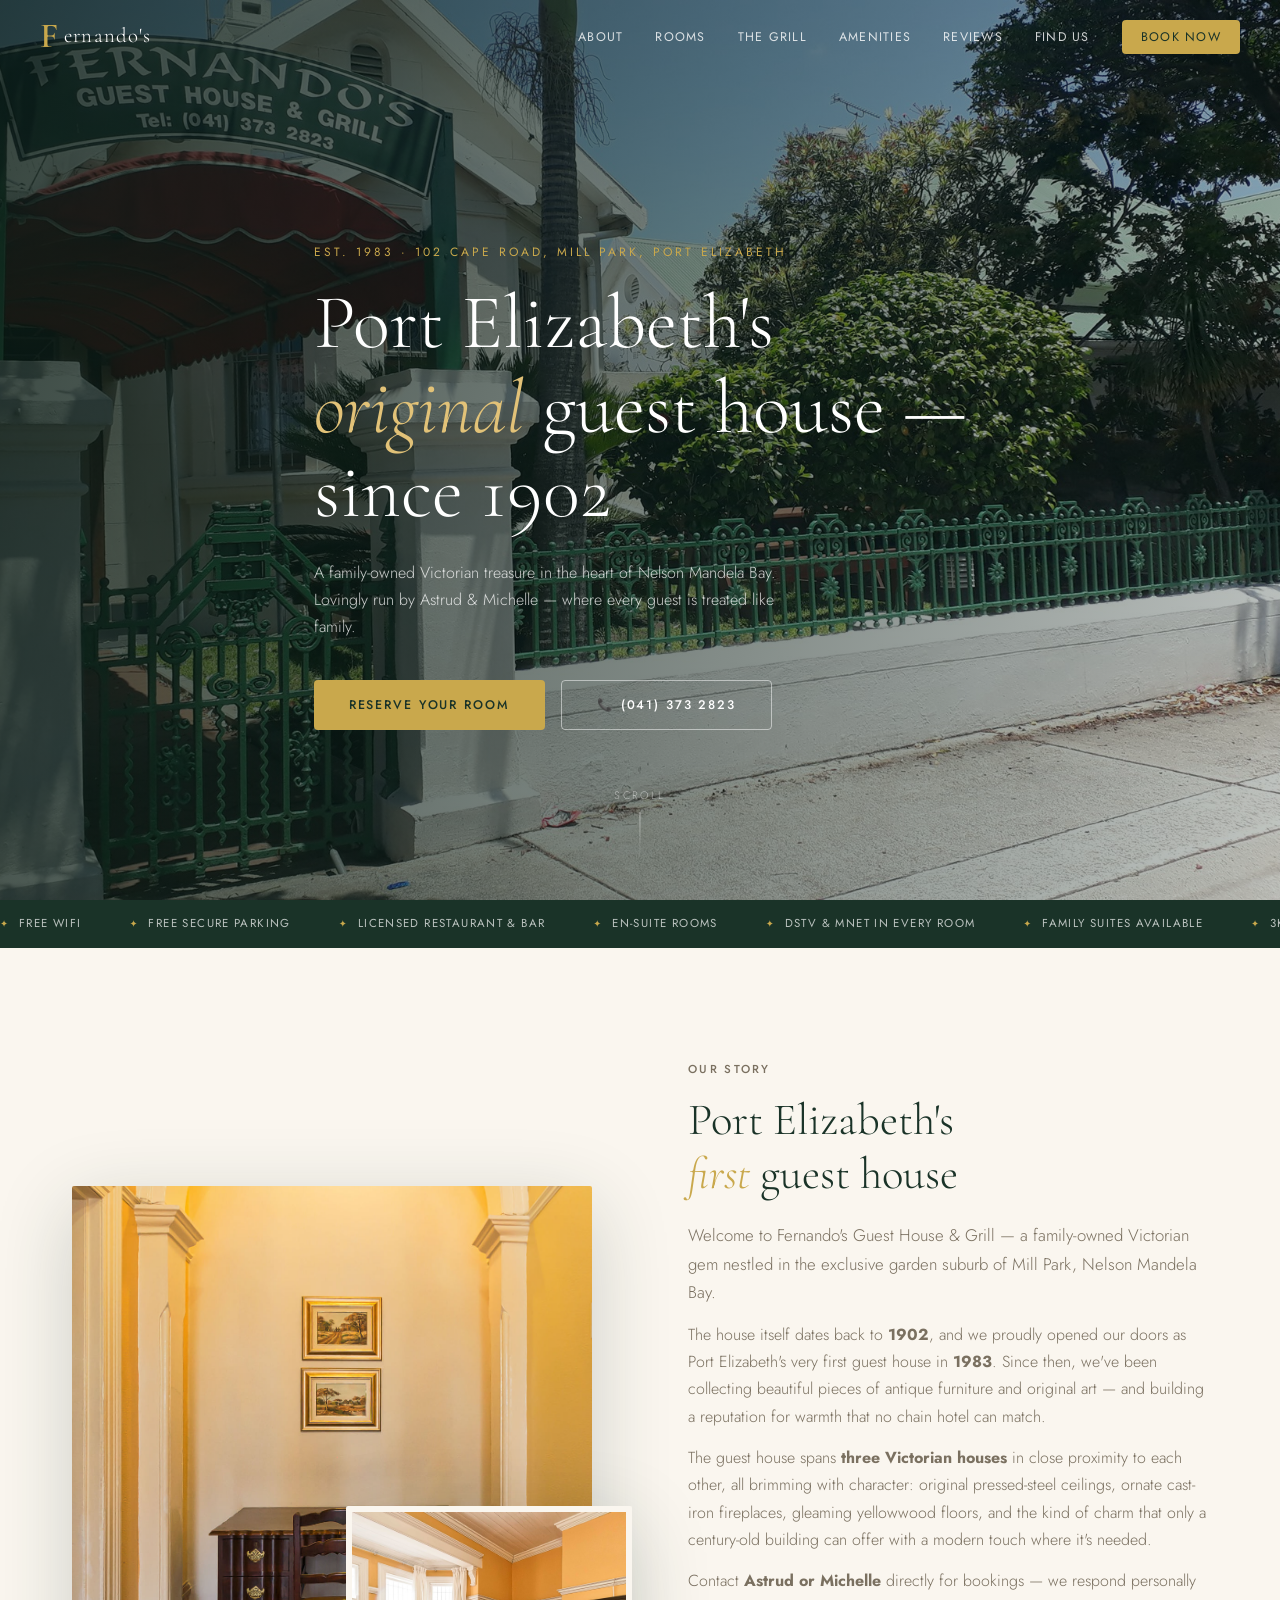
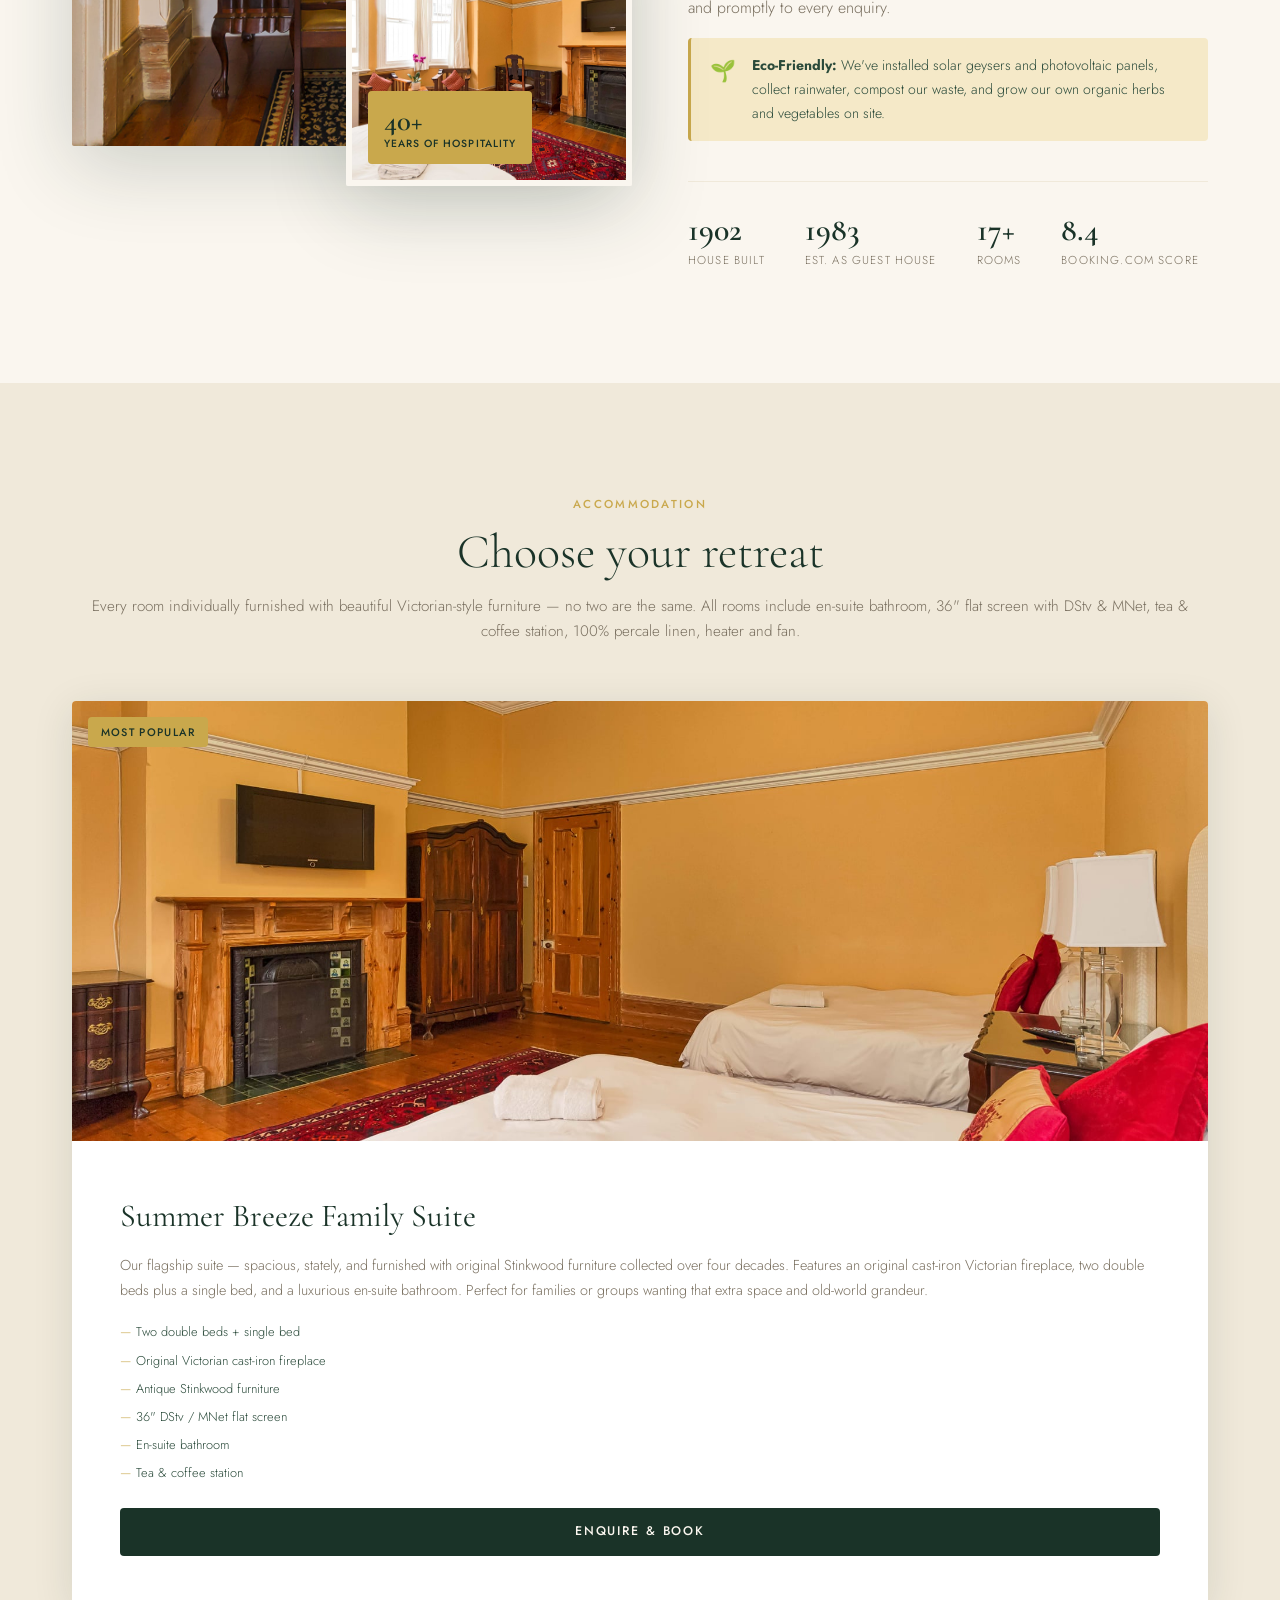
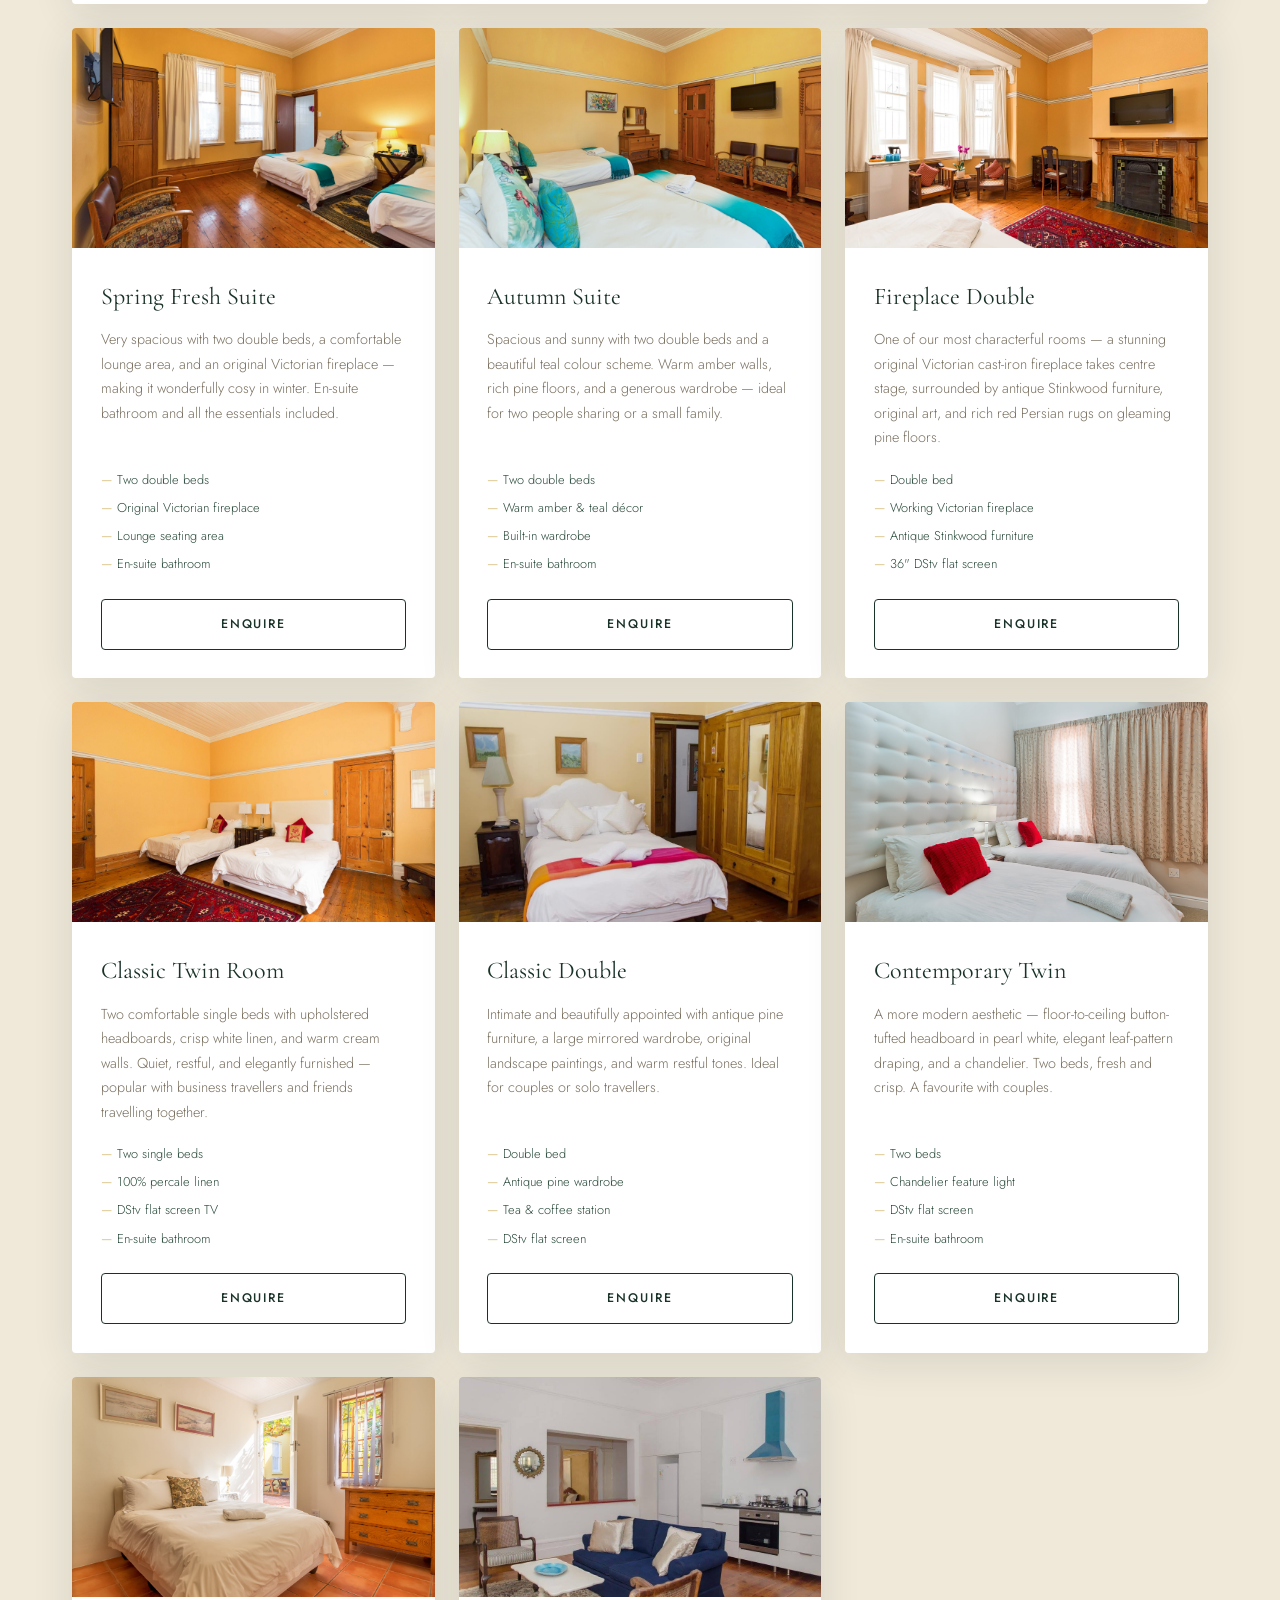
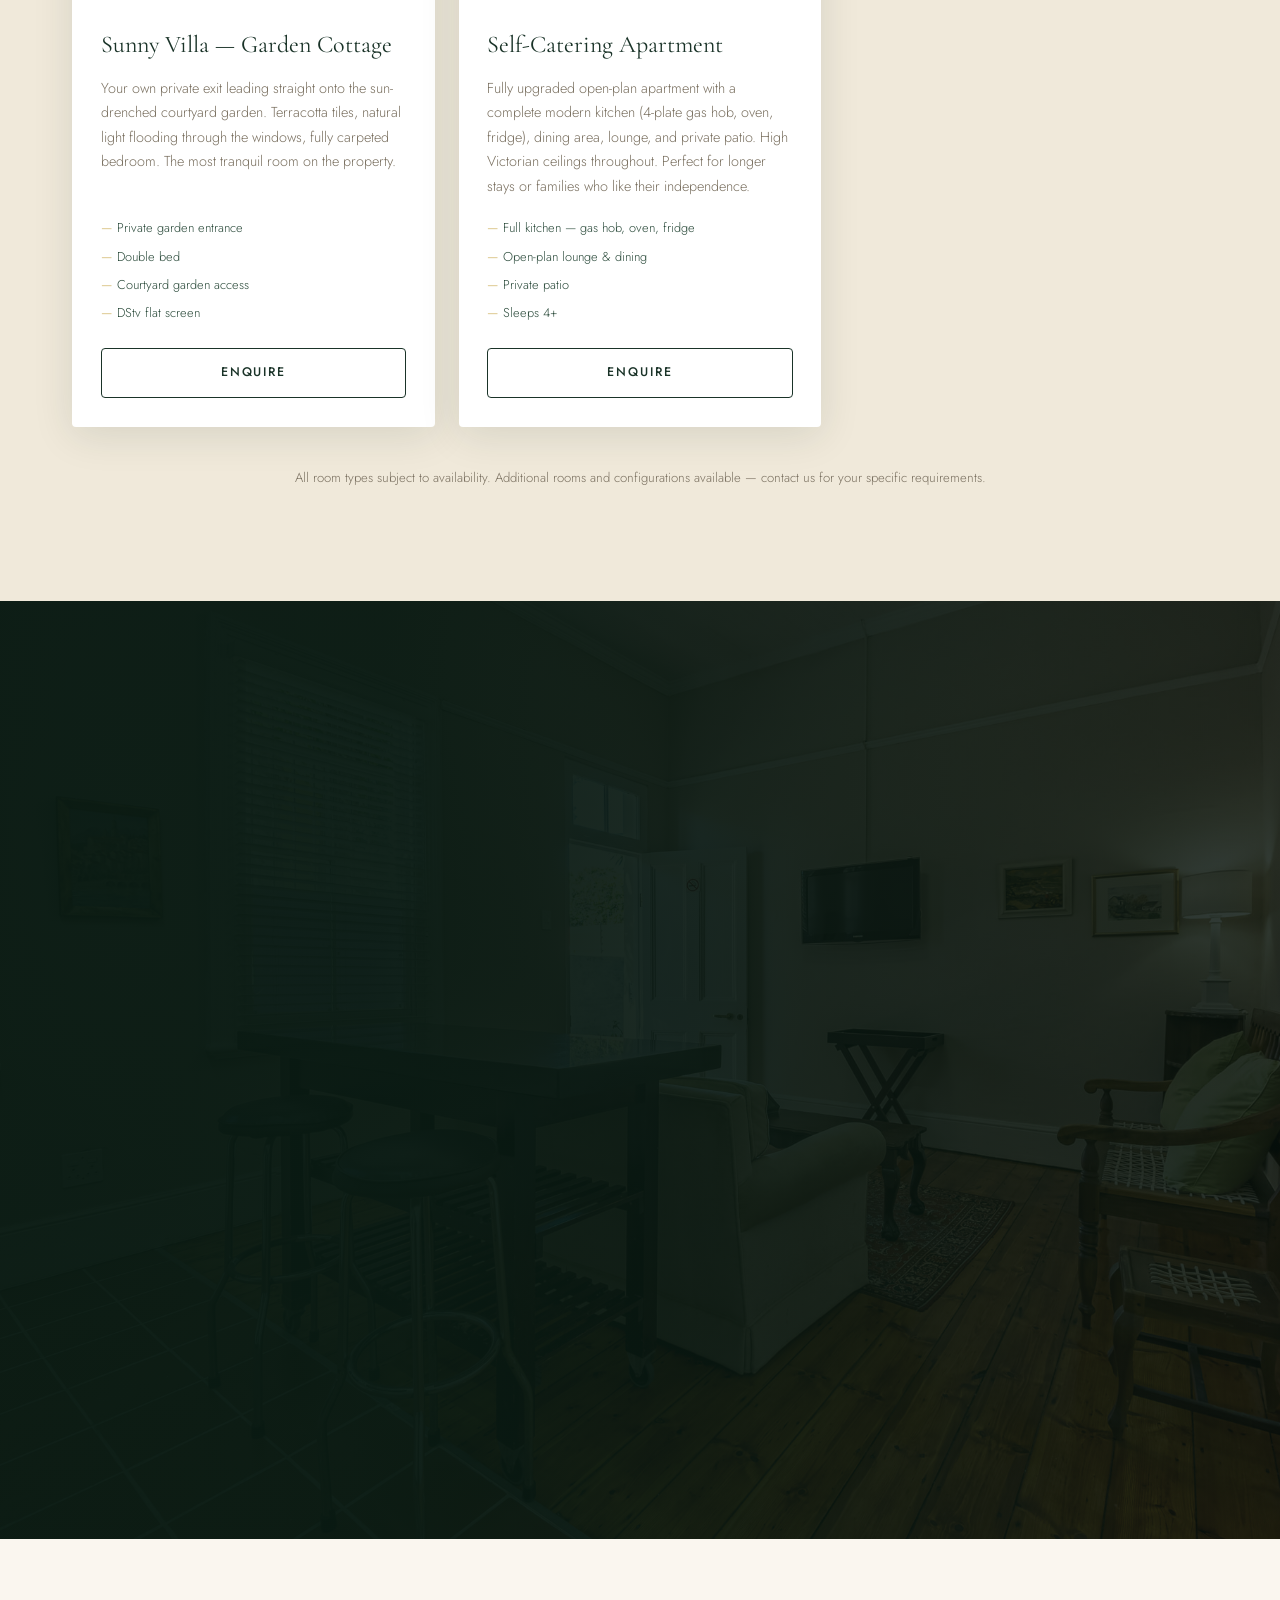
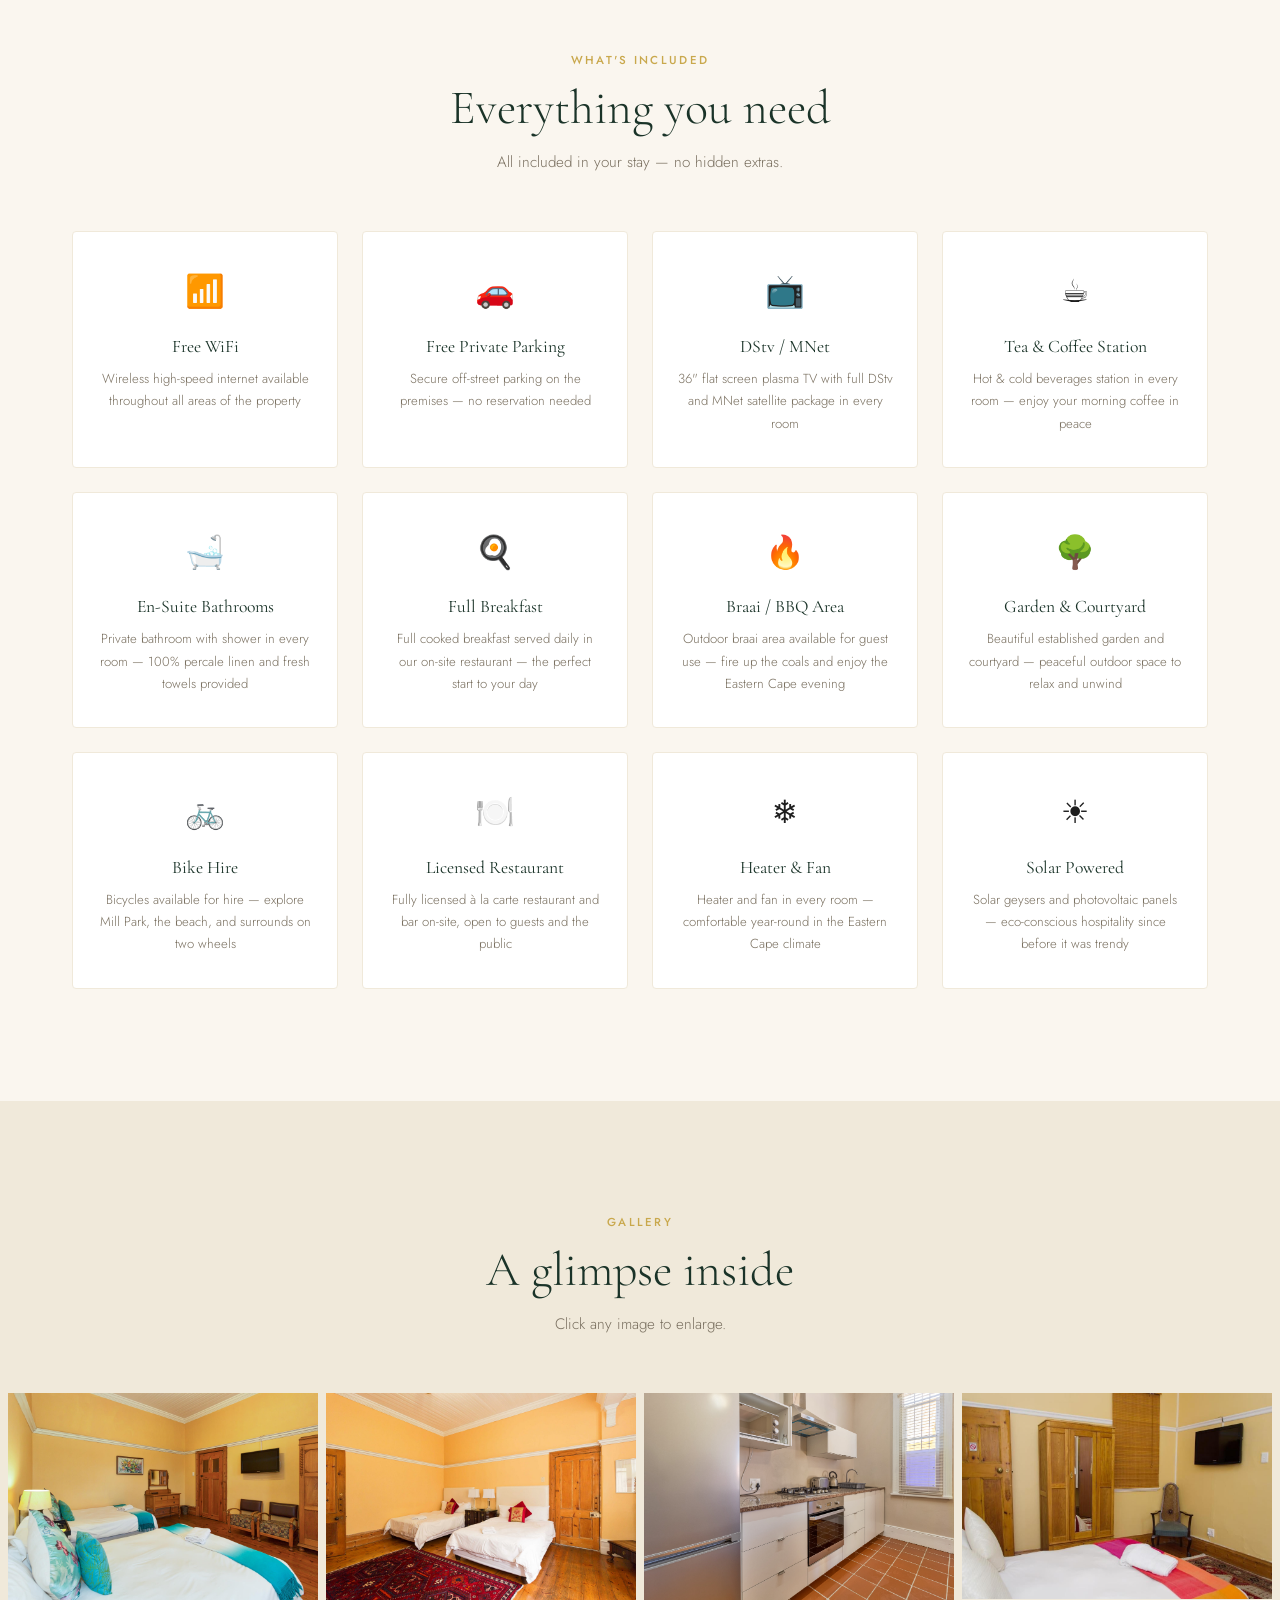
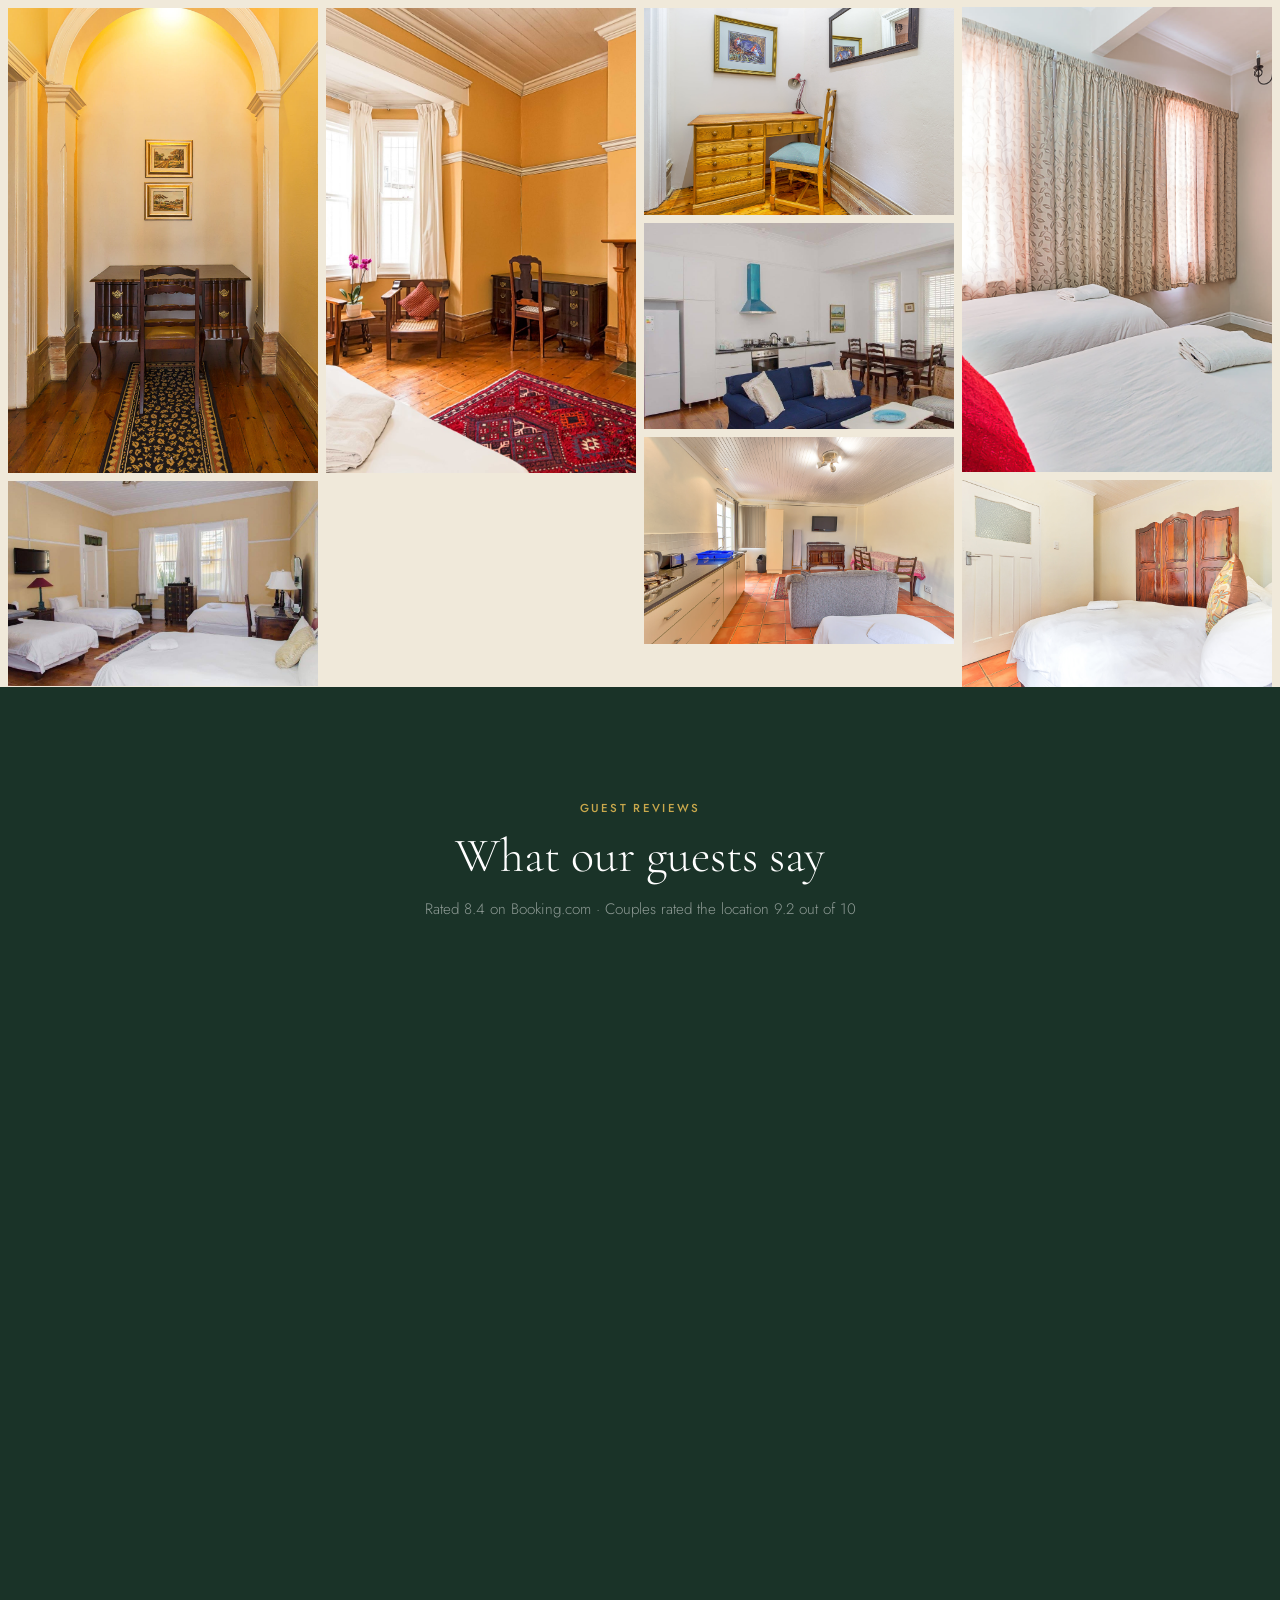
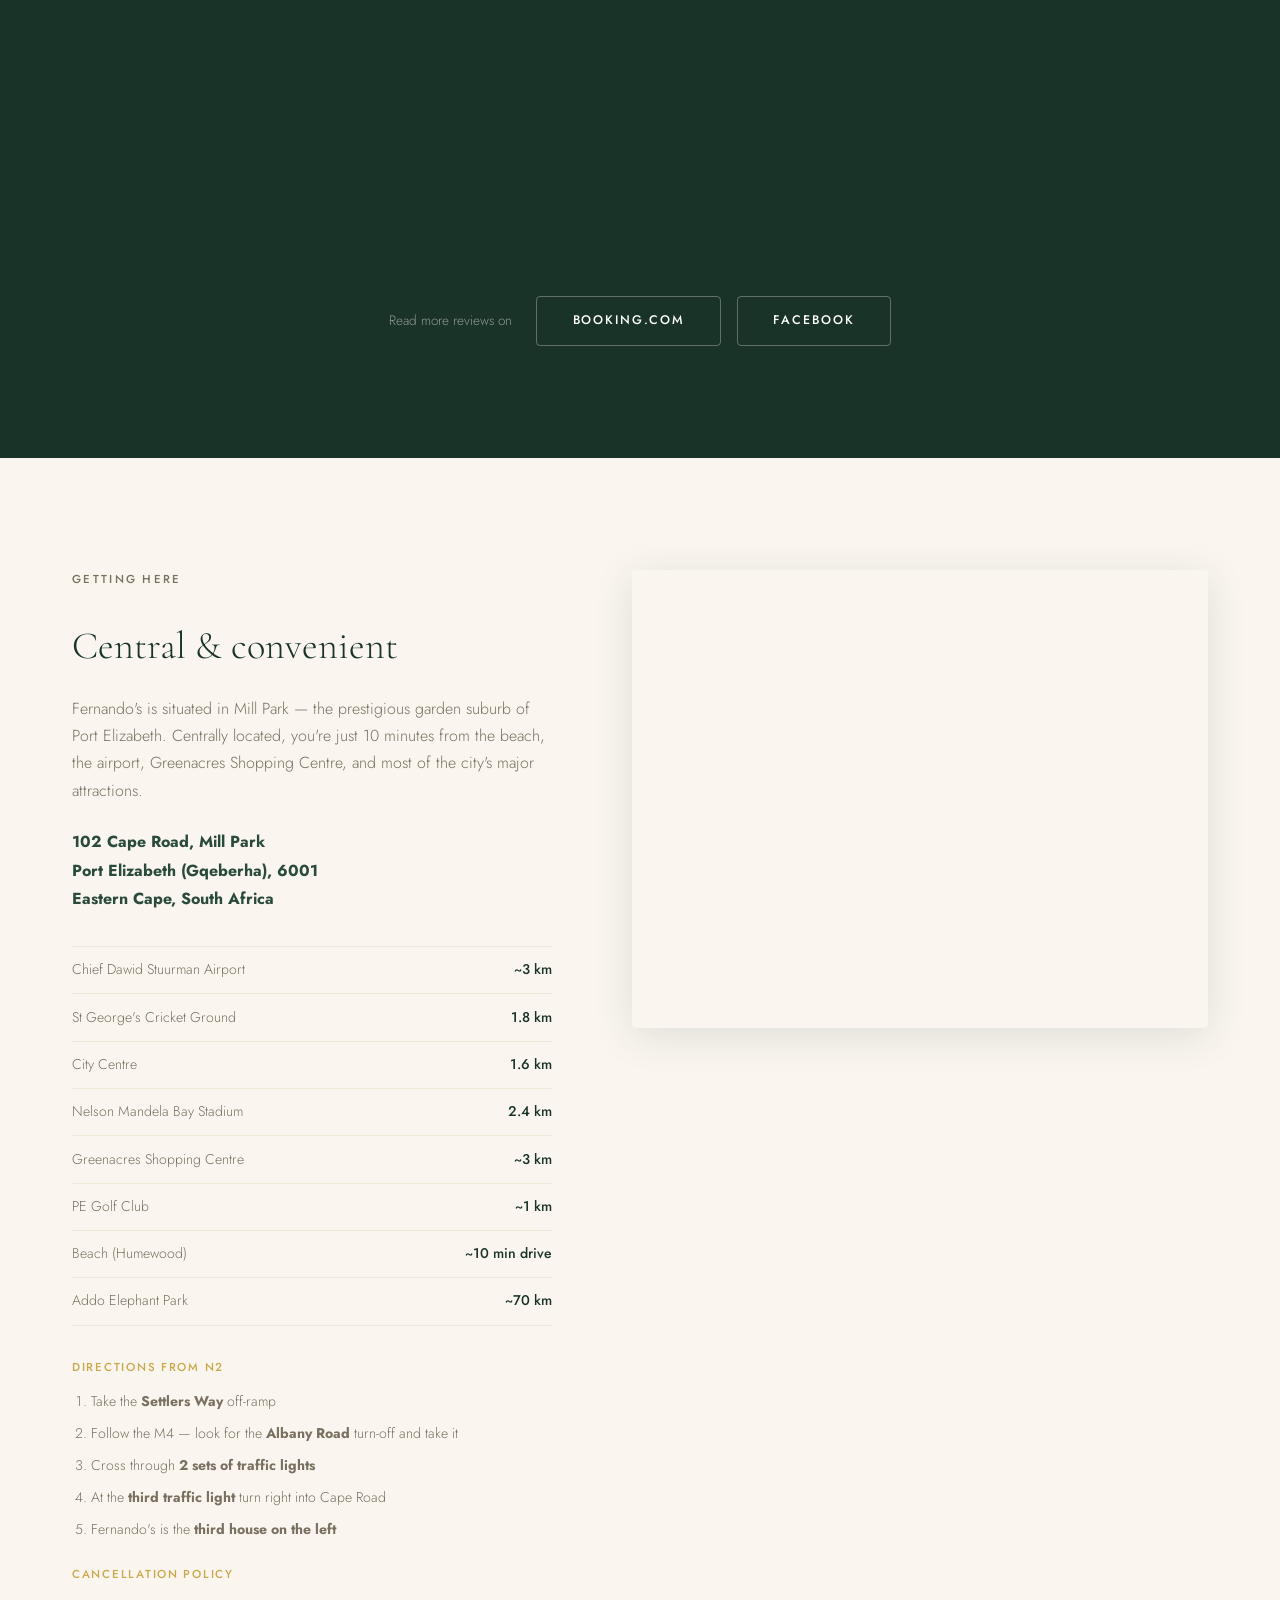
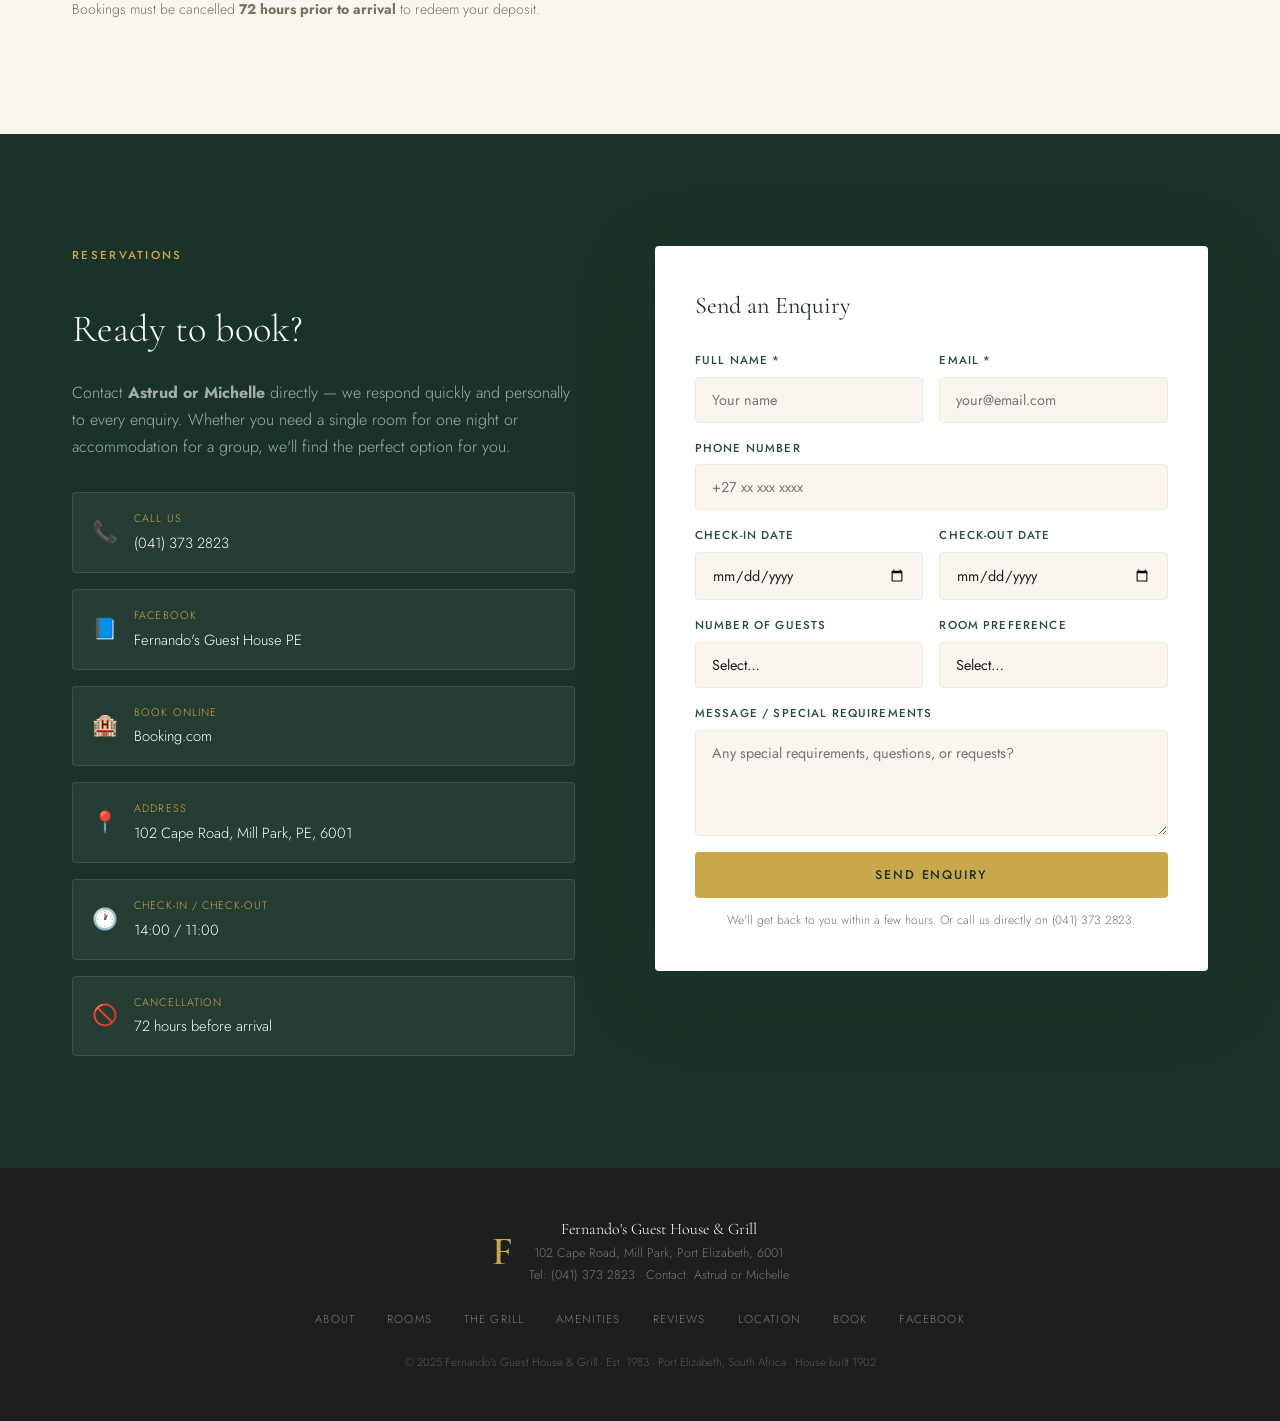
==== commit a46f7eef: "Add files via upload" ====
--- a/index.html
+++ b/index.html
@@ -4,7 +4,7 @@
   <meta charset="UTF-8" />
   <meta name="viewport" content="width=device-width, initial-scale=1.0" />
   <title>Fernando's Guest House & Grill — Port Elizabeth, Since 1902</title>
-  <meta name="description" content="Victorian guest house in Mill Park, Port Elizabeth. En-suite rooms, licensed grill restaurant, free WiFi & parking. Est. 1902." />
+  <meta name="description" content="Family-owned Victorian guest house in Mill Park, Port Elizabeth. Est. 1983. En-suite rooms, licensed grill restaurant, free WiFi & parking. Contact Astrud or Michelle." />
   <link rel="preconnect" href="https://fonts.googleapis.com" />
   <link rel="preconnect" href="https://fonts.gstatic.com" crossorigin />
   <link href="https://fonts.googleapis.com/css2?family=Cormorant+Garamond:ital,wght@0,300;0,400;0,600;1,300;1,400&family=Jost:wght@300;400;500&display=swap" rel="stylesheet" />
@@ -24,6 +24,7 @@
         <li><a href="#rooms">Rooms</a></li>
         <li><a href="#grill">The Grill</a></li>
         <li><a href="#amenities">Amenities</a></li>
+        <li><a href="#reviews">Reviews</a></li>
         <li><a href="#location">Find Us</a></li>
         <li><a href="#contact" class="nav-cta">Book Now</a></li>
       </ul>
@@ -36,6 +37,7 @@
       <a href="#rooms">Rooms</a>
       <a href="#grill">The Grill</a>
       <a href="#amenities">Amenities</a>
+      <a href="#reviews">Reviews</a>
       <a href="#location">Find Us</a>
       <a href="#contact">Book Now</a>
     </div>
@@ -45,19 +47,19 @@
   <section id="hero">
     <div class="hero-bg">
       <div class="hero-overlay"></div>
-      <img src="images/f1.jpg" alt="Fernando's Guest House entrance" class="hero-img" />
+      <img src="images/f1.jpg" alt="Fernando's Guest House entrance, Mill Park Port Elizabeth" class="hero-img" />
     </div>
     <div class="hero-content">
-      <p class="hero-since">Est. 1902 · Mill Park, Port Elizabeth</p>
+      <p class="hero-since">Est. 1983 · 102 Cape Road, Mill Park, Port Elizabeth</p>
       <h1 class="hero-title">
-        Where Victorian<br />
-        <em>elegance</em> meets<br />
-        Eastern Cape warmth
+        Port Elizabeth's<br />
+        <em>original</em> guest house —<br />
+        since 1902
       </h1>
-      <p class="hero-sub">A family-owned treasure in the heart of Nelson Mandela Bay — authentic, storied, and unforgettable.</p>
+      <p class="hero-sub">A family-owned Victorian treasure in the heart of Nelson Mandela Bay. Lovingly run by Astrud & Michelle — where every guest is treated like family.</p>
       <div class="hero-actions">
         <a href="#contact" class="btn btn-gold">Reserve Your Room</a>
-        <a href="#rooms" class="btn btn-ghost">Explore Rooms</a>
+        <a href="tel:0413732823" class="btn btn-ghost">📞 (041) 373 2823</a>
       </div>
     </div>
     <div class="hero-scroll">
@@ -70,15 +72,18 @@
   <div class="ribbon">
     <div class="ribbon-inner">
       <span><i>✦</i> Free WiFi</span>
-      <span><i>✦</i> Free Parking</span>
-      <span><i>✦</i> Licensed Restaurant</span>
+      <span><i>✦</i> Free Secure Parking</span>
+      <span><i>✦</i> Licensed Restaurant &amp; Bar</span>
       <span><i>✦</i> En-Suite Rooms</span>
-      <span><i>✦</i> DStv in Every Room</span>
+      <span><i>✦</i> DStv &amp; MNet in Every Room</span>
       <span><i>✦</i> Family Suites Available</span>
-      <span><i>✦</i> 1.9km from Airport</span>
+      <span><i>✦</i> 3km from Airport</span>
+      <span><i>✦</i> Solar Powered</span>
+      <span><i>✦</i> Bike Hire Available</span>
+      <span><i>✦</i> Full Breakfast Served</span>
       <span><i>✦</i> Free WiFi</span>
-      <span><i>✦</i> Free Parking</span>
-      <span><i>✦</i> Licensed Restaurant</span>
+      <span><i>✦</i> Free Secure Parking</span>
+      <span><i>✦</i> Licensed Restaurant &amp; Bar</span>
       <span><i>✦</i> En-Suite Rooms</span>
     </div>
   </div>
@@ -88,12 +93,12 @@
     <div class="container about-grid">
       <div class="about-images">
         <div class="about-img-main">
-          <img src="images/f17.jpg" alt="Victorian archway interior" />
+          <img src="images/f17.jpg" alt="Victorian archway corridor at Fernando's" />
         </div>
         <div class="about-img-secondary">
-          <img src="images/f8.jpg" alt="Elegant bedroom with fireplace" />
+          <img src="images/f8.jpg" alt="Elegant bedroom with original Victorian fireplace" />
           <div class="about-badge">
-            <span class="badge-number">120+</span>
+            <span class="badge-number">40+</span>
             <span class="badge-label">Years of Hospitality</span>
           </div>
         </div>
@@ -101,21 +106,30 @@
       <div class="about-text">
         <p class="section-tag">Our Story</p>
         <h2>Port Elizabeth's<br /><em>first</em> guest house</h2>
-        <p class="about-lead">Built in 1902, Fernando's is more than a place to sleep — it's a living piece of Eastern Cape history, lovingly maintained for over a century.</p>
-        <p>Nestled in the exclusive garden suburb of Mill Park, our Victorian-style property enchants guests with original pressed-steel ceilings, ornate fireplaces, yellow-wood floors, and the kind of warmth that only a family-run establishment can offer.</p>
-        <p>Contact <strong>Astrud or Michelle</strong> — our dedicated hosts who treat every guest like family, and who have helped thousands of travellers feel at home in Nelson Mandela Bay.</p>
+        <p class="about-lead">Welcome to Fernando's Guest House &amp; Grill — a family-owned Victorian gem nestled in the exclusive garden suburb of Mill Park, Nelson Mandela Bay.</p>
+        <p>The house itself dates back to <strong>1902</strong>, and we proudly opened our doors as Port Elizabeth's very first guest house in <strong>1983</strong>. Since then, we've been collecting beautiful pieces of antique furniture and original art — and building a reputation for warmth that no chain hotel can match.</p>
+        <p>The guest house spans <strong>three Victorian houses</strong> in close proximity to each other, all brimming with character: original pressed-steel ceilings, ornate cast-iron fireplaces, gleaming yellowwood floors, and the kind of charm that only a century-old building can offer with a modern touch where it's needed.</p>
+        <p>Contact <strong>Astrud or Michelle</strong> directly for bookings — we respond personally and promptly to every enquiry.</p>
+        <div class="about-highlight">
+          <span class="hl-icon">🌱</span>
+          <p><strong>Eco-Friendly:</strong> We've installed solar geysers and photovoltaic panels, collect rainwater, compost our waste, and grow our own organic herbs and vegetables on site.</p>
+        </div>
         <div class="about-stats">
           <div class="stat">
             <span class="stat-num">1902</span>
-            <span class="stat-label">Year Built</span>
+            <span class="stat-label">House Built</span>
           </div>
           <div class="stat">
-            <span class="stat-num">10+</span>
-            <span class="stat-label">Room Types</span>
+            <span class="stat-num">1983</span>
+            <span class="stat-label">Est. as Guest House</span>
           </div>
           <div class="stat">
-            <span class="stat-num">4★</span>
-            <span class="stat-label">Rated</span>
+            <span class="stat-num">17+</span>
+            <span class="stat-label">Rooms</span>
+          </div>
+          <div class="stat">
+            <span class="stat-num">8.4</span>
+            <span class="stat-label">Booking.com Score</span>
           </div>
         </div>
       </div>
@@ -128,39 +142,93 @@
       <div class="section-header">
         <p class="section-tag">Accommodation</p>
         <h2>Choose your retreat</h2>
-        <p class="section-sub">Every room individually furnished — no two are the same.</p>
+        <p class="section-sub">Every room individually furnished with beautiful Victorian-style furniture — no two are the same. All rooms include en-suite bathroom, 36" flat screen with DStv &amp; MNet, tea &amp; coffee station, 100% percale linen, heater and fan.</p>
       </div>
       <div class="rooms-grid">
 
+        <!-- FEATURED -->
         <div class="room-card room-card--featured">
           <div class="room-img-wrap">
-            <img src="images/f7.jpg" alt="Palm Suite with Victorian fireplace" />
+            <img src="images/f7.jpg" alt="Summer Breeze Family Suite with original Victorian fireplace and Stinkwood furniture" />
             <span class="room-badge">Most Popular</span>
           </div>
           <div class="room-info">
-            <h3>The Palm Suite</h3>
-            <p>Our signature family suite — spacious, stately, and furnished with original Stinkwood. Features a Victorian cast-iron fireplace, two double beds, and en-suite bathroom.</p>
+            <h3>Summer Breeze Family Suite</h3>
+            <p>Our flagship suite — spacious, stately, and furnished with original Stinkwood furniture collected over four decades. Features an original cast-iron Victorian fireplace, two double beds plus a single bed, and a luxurious en-suite bathroom. Perfect for families or groups wanting that extra space and old-world grandeur.</p>
+            <ul class="room-features">
+              <li>Two double beds + single bed</li>
+              <li>Original Victorian cast-iron fireplace</li>
+              <li>Antique Stinkwood furniture</li>
+              <li>36" DStv / MNet flat screen</li>
+              <li>En-suite bathroom</li>
+              <li>Tea &amp; coffee station</li>
+            </ul>
+            <a href="#contact" class="btn btn-dark">Enquire &amp; Book</a>
+          </div>
+        </div>
+
+        <div class="room-card">
+          <div class="room-img-wrap">
+            <img src="images/f5.jpg" alt="Spring Fresh Suite with Victorian fireplace and teal accents" />
+          </div>
+          <div class="room-info">
+            <h3>Spring Fresh Suite</h3>
+            <p>Very spacious with two double beds, a comfortable lounge area, and an original Victorian fireplace — making it wonderfully cosy in winter. En-suite bathroom and all the essentials included.</p>
             <ul class="room-features">
               <li>Two double beds</li>
-              <li>Original fireplace</li>
-              <li>Stinkwood furniture</li>
-              <li>DStv &amp; flat screen</li>
-            </ul>
-            <a href="#contact" class="btn btn-dark">Enquire</a>
+              <li>Original Victorian fireplace</li>
+              <li>Lounge seating area</li>
+              <li>En-suite bathroom</li>
+            </ul>
+            <a href="#contact" class="btn btn-outline">Enquire</a>
           </div>
         </div>
 
         <div class="room-card">
           <div class="room-img-wrap">
-            <img src="images/f5.jpg" alt="Twin room with warm yellow walls" />
-          </div>
-          <div class="room-info">
-            <h3>Twin Room</h3>
-            <p>Warm amber walls, gorgeous pine floors, and teal accents — perfect for two sharing. Generous wardrobe and seating area included.</p>
+            <img src="images/f6.jpg" alt="Autumn Suite twin room with teal décor" />
+          </div>
+          <div class="room-info">
+            <h3>Autumn Suite</h3>
+            <p>Spacious and sunny with two double beds and a beautiful teal colour scheme. Warm amber walls, rich pine floors, and a generous wardrobe — ideal for two people sharing or a small family.</p>
+            <ul class="room-features">
+              <li>Two double beds</li>
+              <li>Warm amber &amp; teal décor</li>
+              <li>Built-in wardrobe</li>
+              <li>En-suite bathroom</li>
+            </ul>
+            <a href="#contact" class="btn btn-outline">Enquire</a>
+          </div>
+        </div>
+
+        <div class="room-card">
+          <div class="room-img-wrap">
+            <img src="images/f8.jpg" alt="Victorian fireplace suite with antique furnishings" />
+          </div>
+          <div class="room-info">
+            <h3>Fireplace Double</h3>
+            <p>One of our most characterful rooms — a stunning original Victorian cast-iron fireplace takes centre stage, surrounded by antique Stinkwood furniture, original art, and rich red Persian rugs on gleaming pine floors.</p>
+            <ul class="room-features">
+              <li>Double bed</li>
+              <li>Working Victorian fireplace</li>
+              <li>Antique Stinkwood furniture</li>
+              <li>36" DStv flat screen</li>
+            </ul>
+            <a href="#contact" class="btn btn-outline">Enquire</a>
+          </div>
+        </div>
+
+        <div class="room-card">
+          <div class="room-img-wrap">
+            <img src="images/f9.jpg" alt="Classic twin room with red accent pillows" />
+          </div>
+          <div class="room-info">
+            <h3>Classic Twin Room</h3>
+            <p>Two comfortable single beds with upholstered headboards, crisp white linen, and warm cream walls. Quiet, restful, and elegantly furnished — popular with business travellers and friends travelling together.</p>
             <ul class="room-features">
               <li>Two single beds</li>
-              <li>Built-in wardrobe</li>
-              <li>Lounge chairs</li>
+              <li>100% percale linen</li>
+              <li>DStv flat screen TV</li>
               <li>En-suite bathroom</li>
             </ul>
             <a href="#contact" class="btn btn-outline">Enquire</a>
@@ -169,16 +237,16 @@
 
         <div class="room-card">
           <div class="room-img-wrap">
-            <img src="images/f10.jpg" alt="Classic double room" />
+            <img src="images/f10.jpg" alt="Classic double room with antique pine wardrobe" />
           </div>
           <div class="room-info">
             <h3>Classic Double</h3>
-            <p>Intimate and beautifully appointed with antique pine furniture, original art, and a large mirrored wardrobe. Warm, restful tones throughout.</p>
+            <p>Intimate and beautifully appointed with antique pine furniture, a large mirrored wardrobe, original landscape paintings, and warm restful tones. Ideal for couples or solo travellers.</p>
             <ul class="room-features">
               <li>Double bed</li>
-              <li>Antique furnishings</li>
+              <li>Antique pine wardrobe</li>
               <li>Tea &amp; coffee station</li>
-              <li>DStv &amp; flat screen</li>
+              <li>DStv flat screen</li>
             </ul>
             <a href="#contact" class="btn btn-outline">Enquire</a>
           </div>
@@ -186,15 +254,15 @@
 
         <div class="room-card">
           <div class="room-img-wrap">
-            <img src="images/f13.jpg" alt="Contemporary twin with upholstered headboard" />
+            <img src="images/f13.jpg" alt="Contemporary twin room with tufted headboard" />
           </div>
           <div class="room-info">
             <h3>Contemporary Twin</h3>
-            <p>A more modern aesthetic — floor-to-ceiling upholstered headboard in pearl, elegant draping, and a chandelier detail that catches the light beautifully.</p>
+            <p>A more modern aesthetic — floor-to-ceiling button-tufted headboard in pearl white, elegant leaf-pattern draping, and a chandelier. Two beds, fresh and crisp. A favourite with couples.</p>
             <ul class="room-features">
               <li>Two beds</li>
-              <li>Chandelier detail</li>
-              <li>DStv &amp; flat screen</li>
+              <li>Chandelier feature light</li>
+              <li>DStv flat screen</li>
               <li>En-suite bathroom</li>
             </ul>
             <a href="#contact" class="btn btn-outline">Enquire</a>
@@ -203,16 +271,16 @@
 
         <div class="room-card">
           <div class="room-img-wrap">
-            <img src="images/f19.jpg" alt="Garden cottage bedroom" />
-          </div>
-          <div class="room-info">
-            <h3>Garden Cottage</h3>
-            <p>Your own private entrance straight onto the sunny courtyard garden. Terracotta tiles, natural light, and the sound of birdsong. The most tranquil option.</p>
-            <ul class="room-features">
-              <li>Private entrance &amp; patio</li>
-              <li>Garden views</li>
+            <img src="images/f19.jpg" alt="Garden cottage with private patio access" />
+          </div>
+          <div class="room-info">
+            <h3>Sunny Villa — Garden Cottage</h3>
+            <p>Your own private exit leading straight onto the sun-drenched courtyard garden. Terracotta tiles, natural light flooding through the windows, fully carpeted bedroom. The most tranquil room on the property.</p>
+            <ul class="room-features">
+              <li>Private garden entrance</li>
               <li>Double bed</li>
-              <li>Courtyard access</li>
+              <li>Courtyard garden access</li>
+              <li>DStv flat screen</li>
             </ul>
             <a href="#contact" class="btn btn-outline">Enquire</a>
           </div>
@@ -220,15 +288,15 @@
 
         <div class="room-card">
           <div class="room-img-wrap">
-            <img src="images/f2.jpg" alt="Self-catering apartment open plan" />
+            <img src="images/f2.jpg" alt="Self-catering apartment with full kitchen and open plan lounge" />
           </div>
           <div class="room-info">
             <h3>Self-Catering Apartment</h3>
-            <p>Spacious open-plan living with a full modern kitchen, dining area, and lounge. The blue navy sofa is iconic. Ideal for longer stays or families.</p>
-            <ul class="room-features">
-              <li>Full kitchen</li>
-              <li>Open-plan lounge/dining</li>
-              <li>High Victorian ceilings</li>
+            <p>Fully upgraded open-plan apartment with a complete modern kitchen (4-plate gas hob, oven, fridge), dining area, lounge, and private patio. High Victorian ceilings throughout. Perfect for longer stays or families who like their independence.</p>
+            <ul class="room-features">
+              <li>Full kitchen — gas hob, oven, fridge</li>
+              <li>Open-plan lounge &amp; dining</li>
+              <li>Private patio</li>
               <li>Sleeps 4+</li>
             </ul>
             <a href="#contact" class="btn btn-outline">Enquire</a>
@@ -236,36 +304,28 @@
         </div>
 
       </div>
+      <p class="rooms-note">All room types subject to availability. Additional rooms and configurations available — contact us for your specific requirements.</p>
     </div>
   </section>
 
   <!-- GRILL -->
   <section id="grill">
     <div class="grill-bg">
-      <img src="images/f12.jpg" alt="Fernando's Grill lounge" />
+      <img src="images/f12.jpg" alt="Fernando's Grill restaurant and bar" />
       <div class="grill-overlay"></div>
     </div>
     <div class="container grill-content">
       <p class="section-tag light">On-Site Dining</p>
       <h2 class="grill-title">The Grill</h2>
-      <p class="grill-desc">Fully licensed and open to guests and the public alike. Fernando's Grill has been serving the best steaks in Port Elizabeth for decades — cooked over an open flame, paired with fine local wine, in a setting that feels like a warm family kitchen elevated to something special.</p>
+      <p class="grill-desc">Cosy, fully licensed, and open to both guests and the public. Fernando's Grill has been serving home-cooked meals and great steaks in Port Elizabeth for decades. The restaurant features an open grill and an à la carte menu — paired with local wines in a warm, intimate atmosphere that feels like dining at a friend's home.</p>
+      <p class="grill-desc">We also serve a <strong>full breakfast</strong> each morning — the perfect way to start your day in the Friendly City.</p>
       <div class="grill-features">
-        <div class="grill-feat">
-          <span class="gf-icon">🥩</span>
-          <span>Open Grill Steaks</span>
-        </div>
-        <div class="grill-feat">
-          <span class="gf-icon">🍷</span>
-          <span>Fully Licensed Bar</span>
-        </div>
-        <div class="grill-feat">
-          <span class="gf-icon">🍳</span>
-          <span>Full Breakfast</span>
-        </div>
-        <div class="grill-feat">
-          <span class="gf-icon">🏠</span>
-          <span>Home-Cooked Meals</span>
-        </div>
+        <div class="grill-feat"><span class="gf-icon">🥩</span><span>Open Grill — Great Steaks</span></div>
+        <div class="grill-feat"><span class="gf-icon">🍽️</span><span>À La Carte Restaurant</span></div>
+        <div class="grill-feat"><span class="gf-icon">🍷</span><span>Fully Licensed Bar</span></div>
+        <div class="grill-feat"><span class="gf-icon">🍳</span><span>Full Breakfast Daily</span></div>
+        <div class="grill-feat"><span class="gf-icon">🏡</span><span>Home-Cooked Meals</span></div>
+        <div class="grill-feat"><span class="gf-icon">👥</span><span>Open to Public</span></div>
       </div>
       <a href="tel:0413732823" class="btn btn-gold">Reserve a Table · (041) 373 2823</a>
     </div>
@@ -277,47 +337,68 @@
       <div class="section-header">
         <p class="section-tag">What's Included</p>
         <h2>Everything you need</h2>
+        <p class="section-sub">All included in your stay — no hidden extras.</p>
       </div>
       <div class="amenities-grid">
         <div class="amenity-card">
           <div class="amenity-icon">📶</div>
           <h4>Free WiFi</h4>
-          <p>Fast wireless internet throughout the property</p>
+          <p>Wireless high-speed internet available throughout all areas of the property</p>
         </div>
         <div class="amenity-card">
           <div class="amenity-icon">🚗</div>
-          <h4>Free Parking</h4>
-          <p>Secure off-street parking on the premises</p>
+          <h4>Free Private Parking</h4>
+          <p>Secure off-street parking on the premises — no reservation needed</p>
         </div>
         <div class="amenity-card">
           <div class="amenity-icon">📺</div>
           <h4>DStv / MNet</h4>
-          <p>36-inch flat screen with full satellite TV in every room</p>
+          <p>36" flat screen plasma TV with full DStv and MNet satellite package in every room</p>
         </div>
         <div class="amenity-card">
           <div class="amenity-icon">☕</div>
-          <h4>Tea &amp; Coffee</h4>
-          <p>Hot &amp; cold beverages station in every room</p>
+          <h4>Tea &amp; Coffee Station</h4>
+          <p>Hot &amp; cold beverages station in every room — enjoy your morning coffee in peace</p>
         </div>
         <div class="amenity-card">
           <div class="amenity-icon">🛁</div>
           <h4>En-Suite Bathrooms</h4>
-          <p>Private bathrooms with all rooms, 100% percale linen</p>
+          <p>Private bathroom with shower in every room — 100% percale linen and fresh towels provided</p>
+        </div>
+        <div class="amenity-card">
+          <div class="amenity-icon">🍳</div>
+          <h4>Full Breakfast</h4>
+          <p>Full cooked breakfast served daily in our on-site restaurant — the perfect start to your day</p>
+        </div>
+        <div class="amenity-card">
+          <div class="amenity-icon">🔥</div>
+          <h4>Braai / BBQ Area</h4>
+          <p>Outdoor braai area available for guest use — fire up the coals and enjoy the Eastern Cape evening</p>
         </div>
         <div class="amenity-card">
           <div class="amenity-icon">🌳</div>
-          <h4>Garden Grounds</h4>
-          <p>Beautiful established trees and garden on the property</p>
-        </div>
-        <div class="amenity-card">
-          <div class="amenity-icon">🔥</div>
-          <h4>BBQ Area</h4>
-          <p>Outdoor braai area available for guests to use</p>
+          <h4>Garden &amp; Courtyard</h4>
+          <p>Beautiful established garden and courtyard — peaceful outdoor space to relax and unwind</p>
         </div>
         <div class="amenity-card">
           <div class="amenity-icon">🚲</div>
           <h4>Bike Hire</h4>
-          <p>Explore Mill Park and surrounds on two wheels</p>
+          <p>Bicycles available for hire — explore Mill Park, the beach, and surrounds on two wheels</p>
+        </div>
+        <div class="amenity-card">
+          <div class="amenity-icon">🍽️</div>
+          <h4>Licensed Restaurant</h4>
+          <p>Fully licensed à la carte restaurant and bar on-site, open to guests and the public</p>
+        </div>
+        <div class="amenity-card">
+          <div class="amenity-icon">❄️</div>
+          <h4>Heater &amp; Fan</h4>
+          <p>Heater and fan in every room — comfortable year-round in the Eastern Cape climate</p>
+        </div>
+        <div class="amenity-card">
+          <div class="amenity-icon">☀️</div>
+          <h4>Solar Powered</h4>
+          <p>Solar geysers and photovoltaic panels — eco-conscious hospitality since before it was trendy</p>
         </div>
       </div>
     </div>
@@ -329,19 +410,116 @@
       <div class="section-header">
         <p class="section-tag">Gallery</p>
         <h2>A glimpse inside</h2>
+        <p class="section-sub">Click any image to enlarge.</p>
       </div>
     </div>
     <div class="gallery-masonry">
-      <div class="gal-item"><img src="images/f6.jpg" alt="Twin room teal accents" /></div>
-      <div class="gal-item gal-tall"><img src="images/f17.jpg" alt="Victorian archway" /></div>
-      <div class="gal-item"><img src="images/f4.jpg" alt="Triple room" /></div>
-      <div class="gal-item"><img src="images/f9.jpg" alt="Twin beds with red accents" /></div>
-      <div class="gal-item gal-tall"><img src="images/f8.jpg" alt="Fireplace bedroom" /></div>
-      <div class="gal-item"><img src="images/f15.jpg" alt="Kitchen" /></div>
+      <div class="gal-item"><img src="images/f6.jpg" alt="Autumn Suite with teal accents" /></div>
+      <div class="gal-item gal-tall"><img src="images/f17.jpg" alt="Victorian archway corridor" /></div>
+      <div class="gal-item"><img src="images/f4.jpg" alt="Spacious family room" /></div>
+      <div class="gal-item"><img src="images/f9.jpg" alt="Classic twin room" /></div>
+      <div class="gal-item gal-tall"><img src="images/f8.jpg" alt="Fireplace suite" /></div>
+      <div class="gal-item"><img src="images/f15.jpg" alt="Fully equipped kitchen" /></div>
       <div class="gal-item"><img src="images/f16.jpg" alt="Writing desk" /></div>
-      <div class="gal-item"><img src="images/f3.jpg" alt="Open plan apartment" /></div>
-      <div class="gal-item"><img src="images/f20.jpg" alt="Studio lounge" /></div>
-      <div class="gal-item gal-wide"><img src="images/f18.jpg" alt="Cosy room" /></div>
+      <div class="gal-item"><img src="images/f3.jpg" alt="Open-plan self-catering apartment" /></div>
+      <div class="gal-item"><img src="images/f20.jpg" alt="Studio lounge area" /></div>
+      <div class="gal-item"><img src="images/f11.jpg" alt="Double room" /></div>
+      <div class="gal-item gal-tall"><img src="images/f14.jpg" alt="Contemporary twin room" /></div>
+      <div class="gal-item"><img src="images/f18.jpg" alt="Cosy double room" /></div>
+    </div>
+  </section>
+
+  <!-- REVIEWS -->
+  <section id="reviews">
+    <div class="container">
+      <div class="section-header">
+        <p class="section-tag">Guest Reviews</p>
+        <h2>What our guests say</h2>
+        <p class="section-sub">Rated 8.4 on Booking.com · Couples rated the location 9.2 out of 10</p>
+      </div>
+      <div class="reviews-grid">
+
+        <div class="review-card">
+          <div class="review-stars">★★★★★</div>
+          <blockquote>"Homely and comfortable. Amazing people that are friendly, helpful and welcoming. Nice old, grand home with loads of character and charm. It feels like you're staying at home away from home."</blockquote>
+          <div class="review-author">
+            <span class="review-name">Booking.com Guest</span>
+            <span class="review-source">Booking.com</span>
+          </div>
+        </div>
+
+        <div class="review-card">
+          <div class="review-stars">★★★★★</div>
+          <blockquote>"The Victorian house is full of character, with a modern touch where it's needed. Great value. Would highly recommend it."</blockquote>
+          <div class="review-author">
+            <span class="review-name">Mlondolozi</span>
+            <span class="review-source">Booking.com · 9.0/10</span>
+          </div>
+        </div>
+
+        <div class="review-card">
+          <div class="review-stars">★★★★★</div>
+          <blockquote>"We thoroughly enjoyed staying at Fernando's Guest House and Grill — the hospitality provided by Jan and Astrud was generous, the rooms were large and the food enjoyable. Fernando's is situated conveniently in Port Elizabeth and the off-road parking was safe and easily accessible."</blockquote>
+          <div class="review-author">
+            <span class="review-name">Verified Guest</span>
+            <span class="review-source">Rooms for Africa</span>
+          </div>
+        </div>
+
+        <div class="review-card">
+          <div class="review-stars">★★★★★</div>
+          <blockquote>"The service was exceptional, the owner was very friendly and humble. Her rooms are very spacious."</blockquote>
+          <div class="review-author">
+            <span class="review-name">Planet of Hotels Guest</span>
+            <span class="review-source">Planet of Hotels</span>
+          </div>
+        </div>
+
+        <div class="review-card">
+          <div class="review-stars">★★★★☆</div>
+          <blockquote>"I stayed at number 2 — the beds were very comfortable, the room very spacious and the place was pleasantly quiet."</blockquote>
+          <div class="review-author">
+            <span class="review-name">Alan</span>
+            <span class="review-source">Booking.com · 8.0/10</span>
+          </div>
+        </div>
+
+        <div class="review-card">
+          <div class="review-stars">★★★★☆</div>
+          <blockquote>"Our party of 9 persons were most delighted at both the service and the accommodation provided at Fernando's during their stay. The rooms are very spacious and the hosts went out of their way to keep our golfers happy. We will most definitely make use of Fernando's when we visit PE again."</blockquote>
+          <div class="review-author">
+            <span class="review-name">Golf Group</span>
+            <span class="review-source">TravelWick</span>
+          </div>
+        </div>
+
+        <div class="review-card">
+          <div class="review-stars">★★★★☆</div>
+          <blockquote>"The host was extremely friendly and we received a very warm welcome. The room was comfortable and spacious. The hosts made an extra effort to provide a warm breakfast even though it was load-shedding — they ensured that every minute of our stay was comfortable."</blockquote>
+          <div class="review-author">
+            <span class="review-name">Planet of Hotels Guest</span>
+            <span class="review-source">Planet of Hotels</span>
+          </div>
+        </div>
+
+        <div class="review-card">
+          <div class="review-stars">★★★★☆</div>
+          <blockquote>"Great location. Clean. Comfortable bed. Lovely staff."</blockquote>
+          <div class="review-author">
+            <span class="review-name">Thandi</span>
+            <span class="review-source">Booking.com · 7.0/10</span>
+          </div>
+        </div>
+
+      </div>
+
+      <div class="reviews-cta">
+        <p>Read more reviews on</p>
+        <div class="review-links">
+          <a href="https://www.booking.com/hotel/za/fernando-39-s-guest-house.html" target="_blank" rel="noopener" class="btn btn-outline">Booking.com</a>
+          <a href="https://www.facebook.com/FernandosGuestHouseAccommodationPE" target="_blank" rel="noopener" class="btn btn-outline">Facebook</a>
+        </div>
+      </div>
     </div>
   </section>
 
@@ -351,48 +529,44 @@
       <div class="location-text">
         <p class="section-tag">Getting Here</p>
         <h2>Central &amp; convenient</h2>
-        <p>Fernando's is situated in the prestigious suburb of Mill Park — minutes from the beach, golf courses, shopping centres, and Port Elizabeth Airport.</p>
+        <p>Fernando's is situated in Mill Park — the prestigious garden suburb of Port Elizabeth. Centrally located, you're just 10 minutes from the beach, the airport, Greenacres Shopping Centre, and most of the city's major attractions.</p>
         <address>
           <strong>102 Cape Road, Mill Park<br />Port Elizabeth (Gqeberha), 6001<br />Eastern Cape, South Africa</strong>
         </address>
         <div class="location-details">
-          <div class="loc-item">
-            <span class="loc-label">Airport</span>
-            <span>1.9 km</span>
-          </div>
-          <div class="loc-item">
-            <span class="loc-label">St Georges Park Cricket</span>
-            <span>1.8 km</span>
-          </div>
-          <div class="loc-item">
-            <span class="loc-label">City Centre</span>
-            <span>1.6 km</span>
-          </div>
-          <div class="loc-item">
-            <span class="loc-label">Nelson Mandela Bay Stadium</span>
-            <span>2.4 km</span>
-          </div>
+          <div class="loc-item"><span class="loc-label">Chief Dawid Stuurman Airport</span><span>~3 km</span></div>
+          <div class="loc-item"><span class="loc-label">St George's Cricket Ground</span><span>1.8 km</span></div>
+          <div class="loc-item"><span class="loc-label">City Centre</span><span>1.6 km</span></div>
+          <div class="loc-item"><span class="loc-label">Nelson Mandela Bay Stadium</span><span>2.4 km</span></div>
+          <div class="loc-item"><span class="loc-label">Greenacres Shopping Centre</span><span>~3 km</span></div>
+          <div class="loc-item"><span class="loc-label">PE Golf Club</span><span>~1 km</span></div>
+          <div class="loc-item"><span class="loc-label">Beach (Humewood)</span><span>~10 min drive</span></div>
+          <div class="loc-item"><span class="loc-label">Addo Elephant Park</span><span>~70 km</span></div>
         </div>
         <div class="location-directions">
           <p class="directions-title">Directions from N2</p>
           <ol>
-            <li>Take Settlers Way off-ramp</li>
-            <li>Follow M4, take Albany Road turn-off</li>
-            <li>Cross 2 traffic lights, turn right at the 3rd into Cape Road</li>
+            <li>Take the <strong>Settlers Way</strong> off-ramp</li>
+            <li>Follow the M4 — look for the <strong>Albany Road</strong> turn-off and take it</li>
+            <li>Cross through <strong>2 sets of traffic lights</strong></li>
+            <li>At the <strong>third traffic light</strong> turn right into Cape Road</li>
             <li>Fernando's is the <strong>third house on the left</strong></li>
           </ol>
         </div>
+        <div class="location-cancellation">
+          <p class="directions-title">Cancellation Policy</p>
+          <p>Bookings must be cancelled <strong>72 hours prior to arrival</strong> to redeem your deposit.</p>
+        </div>
       </div>
       <div class="location-map">
         <iframe
-          src="https://www.google.com/maps/embed?pb=!1m18!1m12!1m3!1d3313.7!2d25.5954!3d-33.9576!2m3!1f0!2f0!3f0!3m2!1i1024!2i768!4f13.1!3m3!1m2!1s0x1e7aedc3c79a1869%3A0x7a1f75a2e9e5f2a4!2s102%20Cape%20Rd%2C%20Mill%20Park%2C%20Port%20Elizabeth%2C%206001!5e0!3m2!1sen!2sza!4v1700000000000"
+          src="https://maps.google.com/maps?q=102+Cape+Road+Mill+Park+Port+Elizabeth+6001+South+Africa&t=&z=15&ie=UTF8&iwloc=&output=embed"
           width="100%"
-          height="400"
+          height="450"
           style="border:0;"
           allowfullscreen=""
           loading="lazy"
-          referrerpolicy="no-referrer-when-downgrade"
-          title="Fernando's Guest House location map">
+          title="Fernando's Guest House location — 102 Cape Road, Mill Park, Port Elizabeth">
         </iframe>
       </div>
     </div>
@@ -404,7 +578,7 @@
       <div class="contact-text">
         <p class="section-tag">Reservations</p>
         <h2>Ready to book?</h2>
-        <p>Reach out to Astrud or Michelle directly — we respond quickly and personally to every enquiry.</p>
+        <p>Contact <strong>Astrud or Michelle</strong> directly — we respond quickly and personally to every enquiry. Whether you need a single room for one night or accommodation for a group, we'll find the perfect option for you.</p>
         <div class="contact-methods">
           <a href="tel:0413732823" class="contact-method">
             <span class="cm-icon">📞</span>
@@ -420,6 +594,13 @@
               <span class="cm-value">Fernando's Guest House PE</span>
             </div>
           </a>
+          <a href="https://www.booking.com/hotel/za/fernando-39-s-guest-house.html" target="_blank" rel="noopener" class="contact-method">
+            <span class="cm-icon">🏨</span>
+            <div>
+              <span class="cm-label">Book Online</span>
+              <span class="cm-value">Booking.com</span>
+            </div>
+          </a>
           <div class="contact-method">
             <span class="cm-icon">📍</span>
             <div>
@@ -434,50 +615,84 @@
               <span class="cm-value">14:00 / 11:00</span>
             </div>
           </div>
+          <div class="contact-method">
+            <span class="cm-icon">🚫</span>
+            <div>
+              <span class="cm-label">Cancellation</span>
+              <span class="cm-value">72 hours before arrival</span>
+            </div>
+          </div>
         </div>
       </div>
       <div class="contact-form-wrap">
-        <form class="contact-form" id="contactForm">
+        <form
+          class="contact-form"
+          id="contactForm"
+          action="https://formspree.io/f/YOUR_FORM_ID"
+          method="POST">
           <h3>Send an Enquiry</h3>
           <div class="form-row">
             <div class="form-group">
-              <label for="name">Full Name</label>
+              <label for="name">Full Name *</label>
               <input type="text" id="name" name="name" placeholder="Your name" required />
             </div>
             <div class="form-group">
-              <label for="email">Email</label>
+              <label for="email">Email *</label>
               <input type="email" id="email" name="email" placeholder="your@email.com" required />
             </div>
+          </div>
+          <div class="form-group">
+            <label for="phone">Phone Number</label>
+            <input type="tel" id="phone" name="phone" placeholder="+27 xx xxx xxxx" />
           </div>
           <div class="form-row">
             <div class="form-group">
-              <label for="checkin">Check-in</label>
+              <label for="checkin">Check-in Date</label>
               <input type="date" id="checkin" name="checkin" />
             </div>
             <div class="form-group">
-              <label for="checkout">Check-out</label>
+              <label for="checkout">Check-out Date</label>
               <input type="date" id="checkout" name="checkout" />
             </div>
           </div>
+          <div class="form-row">
+            <div class="form-group">
+              <label for="guests">Number of Guests</label>
+              <select id="guests" name="guests">
+                <option value="">Select…</option>
+                <option>1 guest</option>
+                <option>2 guests</option>
+                <option>3 guests</option>
+                <option>4 guests</option>
+                <option>5+ guests</option>
+              </select>
+            </div>
+            <div class="form-group">
+              <label for="roomtype">Room Preference</label>
+              <select id="roomtype" name="roomtype">
+                <option value="">Select…</option>
+                <option>Summer Breeze Family Suite</option>
+                <option>Spring Fresh Suite</option>
+                <option>Autumn Suite</option>
+                <option>Fireplace Double</option>
+                <option>Classic Twin Room</option>
+                <option>Classic Double</option>
+                <option>Contemporary Twin</option>
+                <option>Sunny Villa Garden Cottage</option>
+                <option>Self-Catering Apartment</option>
+                <option>Not sure yet</option>
+              </select>
+            </div>
+          </div>
           <div class="form-group">
-            <label for="guests">Guests &amp; Room Type</label>
-            <select id="guests" name="guests">
-              <option value="">Select a room type…</option>
-              <option>Palm Suite (Family)</option>
-              <option>Twin Room</option>
-              <option>Classic Double</option>
-              <option>Contemporary Twin</option>
-              <option>Garden Cottage</option>
-              <option>Self-Catering Apartment</option>
-              <option>Not sure yet</option>
-            </select>
-          </div>
-          <div class="form-group">
-            <label for="message">Message</label>
-            <textarea id="message" name="message" rows="4" placeholder="Any special requirements?"></textarea>
-          </div>
-          <button type="submit" class="btn btn-gold full-width">Send Enquiry</button>
-          <p class="form-note">We'll get back to you within a few hours.</p>
+            <label for="message">Message / Special Requirements</label>
+            <textarea id="message" name="message" rows="4" placeholder="Any special requirements, questions, or requests?"></textarea>
+          </div>
+          <button type="submit" class="btn btn-gold full-width" id="submitBtn">Send Enquiry</button>
+          <p class="form-note">We'll get back to you within a few hours. Or call us directly on (041) 373 2823.</p>
+          <div id="form-success" class="form-success" style="display:none;">
+            ✓ Thank you! Your enquiry has been sent. We'll be in touch shortly.
+          </div>
         </form>
       </div>
     </div>
@@ -491,6 +706,7 @@
         <div>
           <p class="footer-name">Fernando's Guest House &amp; Grill</p>
           <p class="footer-address">102 Cape Road, Mill Park, Port Elizabeth, 6001</p>
+          <p class="footer-address">Tel: (041) 373 2823 · Contact: Astrud or Michelle</p>
         </div>
       </div>
       <div class="footer-links">
@@ -498,10 +714,12 @@
         <a href="#rooms">Rooms</a>
         <a href="#grill">The Grill</a>
         <a href="#amenities">Amenities</a>
+        <a href="#reviews">Reviews</a>
         <a href="#location">Location</a>
         <a href="#contact">Book</a>
-      </div>
-      <p class="footer-copy">© 2025 Fernando's Guest House &amp; Grill · Est. 1902 · Port Elizabeth, South Africa</p>
+        <a href="https://www.facebook.com/FernandosGuestHouseAccommodationPE" target="_blank" rel="noopener">Facebook</a>
+      </div>
+      <p class="footer-copy">© 2025 Fernando's Guest House &amp; Grill · Est. 1983 · Port Elizabeth, South Africa · House built 1902</p>
     </div>
   </footer>
 
--- a/css/style.css
+++ b/css/style.css
@@ -483,3 +483,77 @@
   .gallery-masonry { columns: 2; }
   .ribbon-inner { gap: 2rem; }
 }
+
+/* ── REVIEWS ─────────────────────────────── */
+#reviews { padding: 7rem 0; background: var(--green); }
+#reviews .section-tag { color: var(--gold); }
+#reviews .section-header h2 { color: var(--white); }
+#reviews .section-sub { color: rgba(255,255,255,.5); }
+
+.reviews-grid {
+  display: grid;
+  grid-template-columns: repeat(4, 1fr);
+  gap: 1.5rem;
+  margin-bottom: 3rem;
+}
+.review-card {
+  background: rgba(255,255,255,.06);
+  border: 1px solid rgba(255,255,255,.12);
+  border-radius: var(--radius);
+  padding: 1.8rem;
+  display: flex; flex-direction: column; gap: 1rem;
+  transition: background .2s;
+}
+.review-card:hover { background: rgba(255,255,255,.1); }
+.review-stars { color: var(--gold); font-size: 1rem; letter-spacing: .1em; }
+.review-card blockquote {
+  font-family: var(--font-display);
+  font-size: 1rem;
+  font-style: italic;
+  color: rgba(255,255,255,.85);
+  line-height: 1.7;
+  flex: 1;
+}
+.review-author { display: flex; flex-direction: column; gap: .2rem; border-top: 1px solid rgba(255,255,255,.1); padding-top: .8rem; }
+.review-name { font-size: .82rem; font-weight: 500; color: var(--white); }
+.review-source { font-size: .72rem; color: var(--gold); letter-spacing: .05em; }
+
+.reviews-cta { display: flex; align-items: center; gap: 1.5rem; justify-content: center; flex-wrap: wrap; }
+.reviews-cta p { color: rgba(255,255,255,.5); font-size: .85rem; }
+.reviews-cta .btn-outline { color: var(--white); border-color: rgba(255,255,255,.3); }
+.reviews-cta .btn-outline:hover { background: rgba(255,255,255,.1); border-color: var(--white); }
+.review-links { display: flex; gap: 1rem; }
+
+/* ── About highlight box ─────────────────── */
+.about-highlight {
+  display: flex; gap: 1rem; align-items: flex-start;
+  background: var(--gold-pale); border-left: 3px solid var(--gold);
+  border-radius: var(--radius); padding: 1rem 1.2rem;
+  margin: 1rem 0;
+}
+.hl-icon { font-size: 1.3rem; flex-shrink: 0; }
+.about-highlight p { font-size: .88rem; color: var(--green-mid); margin: 0; }
+
+/* ── Rooms note ──────────────────────────── */
+.rooms-note { text-align: center; margin-top: 2.5rem; font-size: .82rem; color: var(--warm-grey); }
+
+/* ── Location extra ──────────────────────── */
+.location-cancellation { margin-top: 1.5rem; }
+.location-cancellation p:last-child { font-size: .88rem; color: var(--warm-grey); }
+
+/* ── Form success message ────────────────── */
+.form-success {
+  background: #d4edda; border: 1px solid #c3e6cb;
+  color: #155724; border-radius: var(--radius);
+  padding: 1rem; text-align: center; font-size: .9rem;
+  margin-top: .8rem;
+}
+
+/* ── Responsive reviews ──────────────────── */
+@media (max-width: 1024px) {
+  .reviews-grid { grid-template-columns: repeat(2, 1fr); }
+}
+@media (max-width: 600px) {
+  .reviews-grid { grid-template-columns: 1fr; }
+  .reviews-cta { flex-direction: column; }
+}
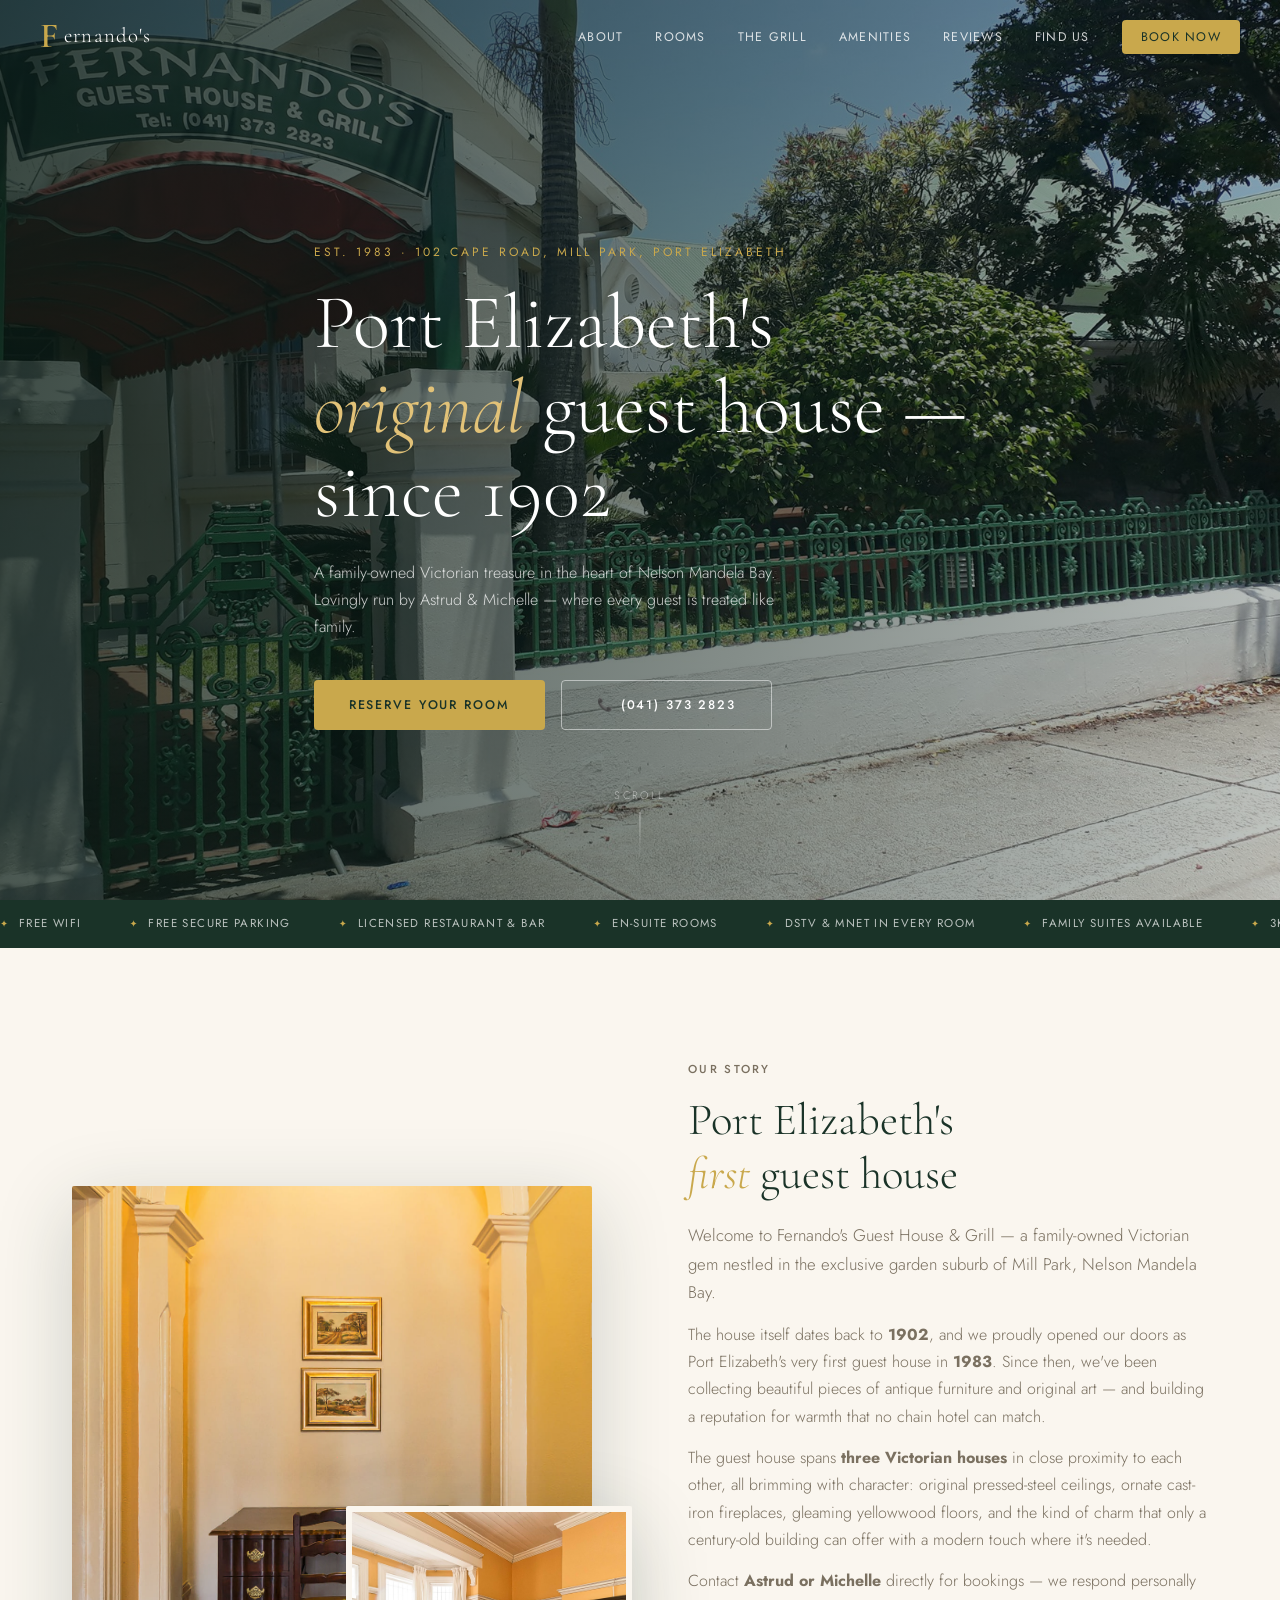
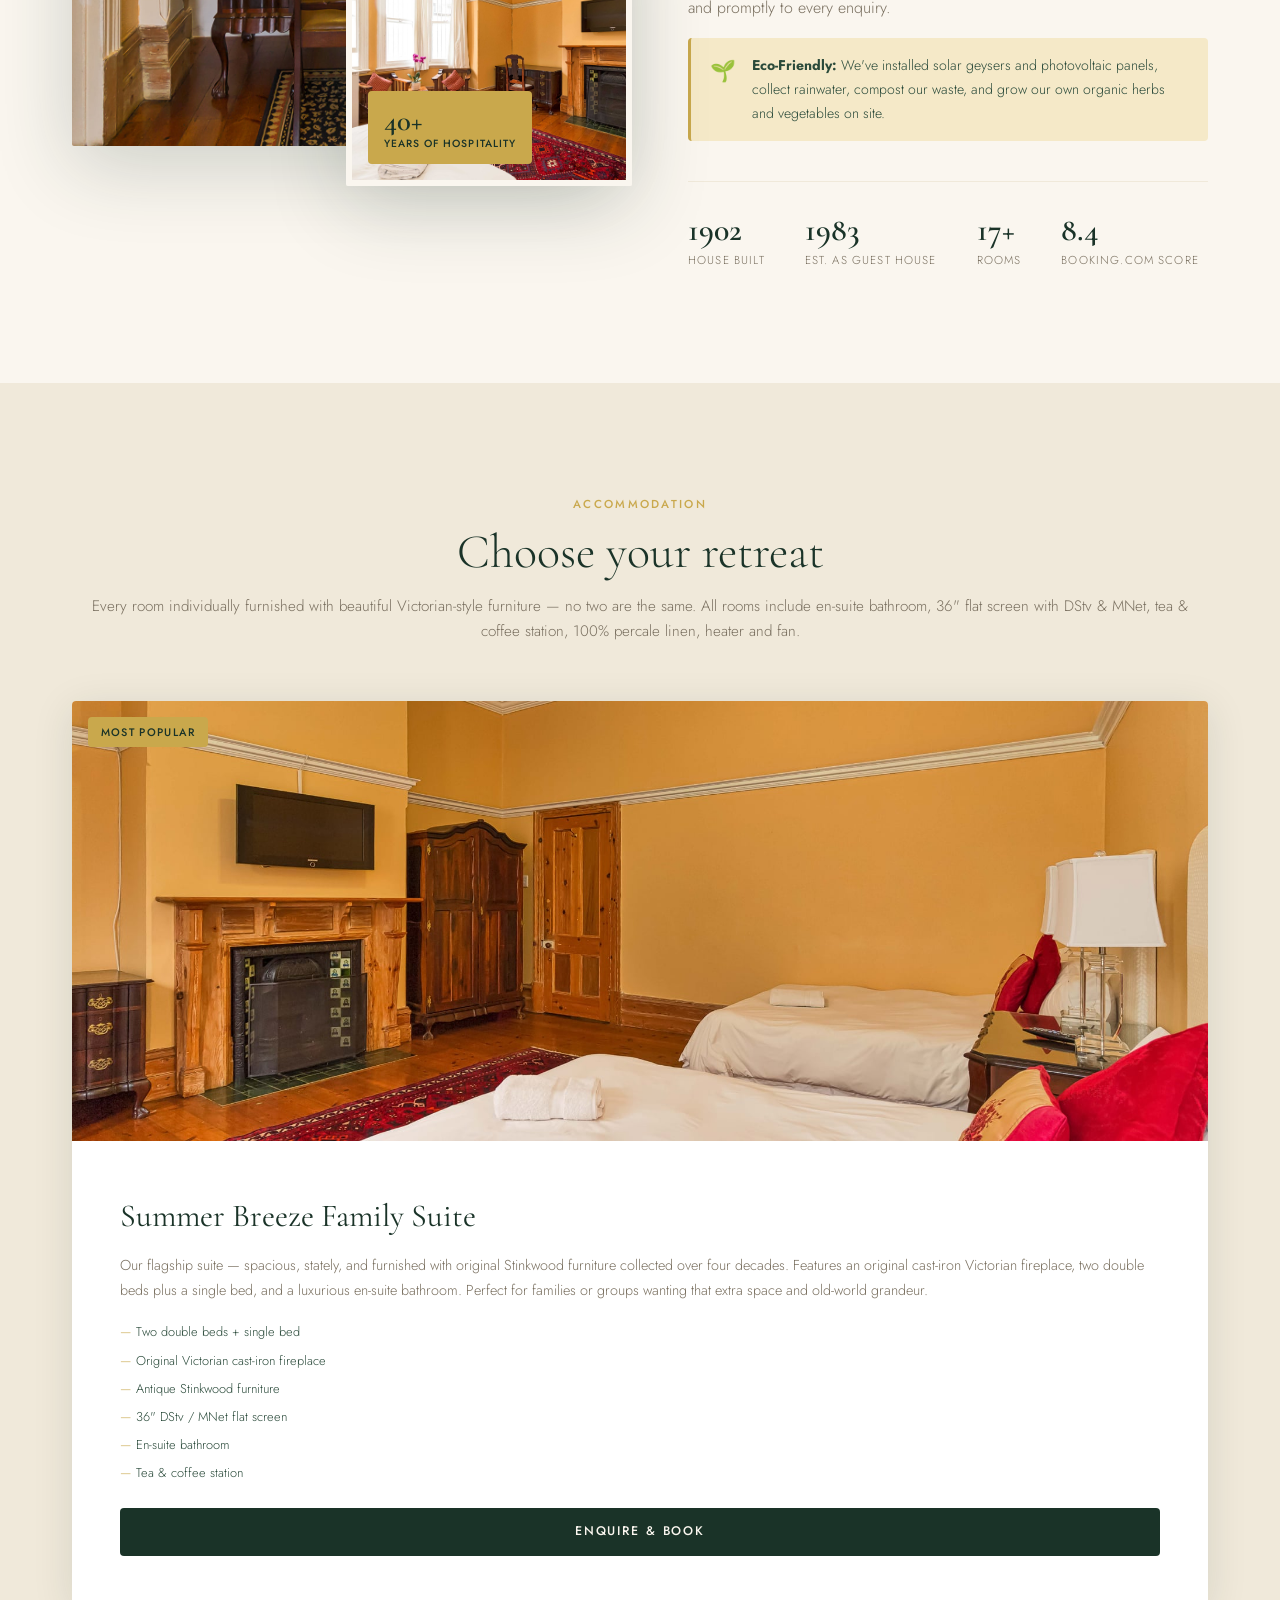
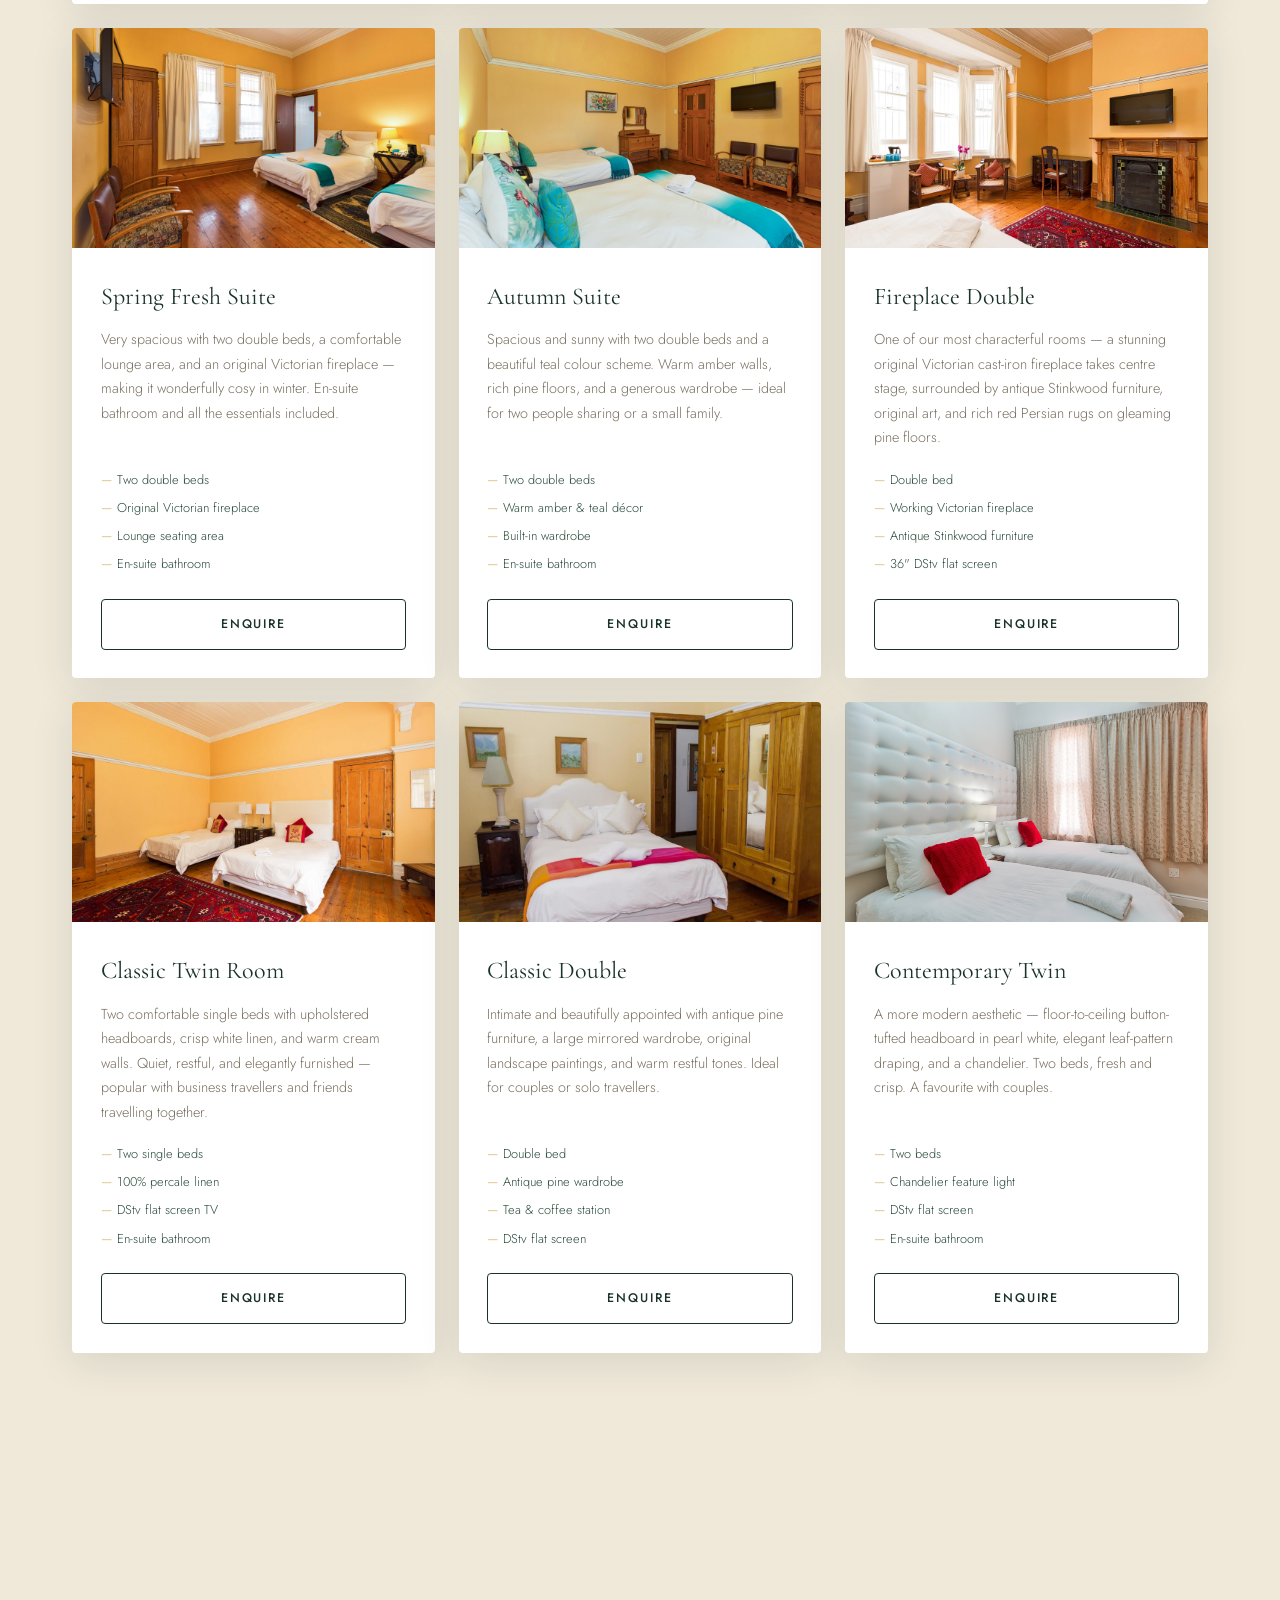
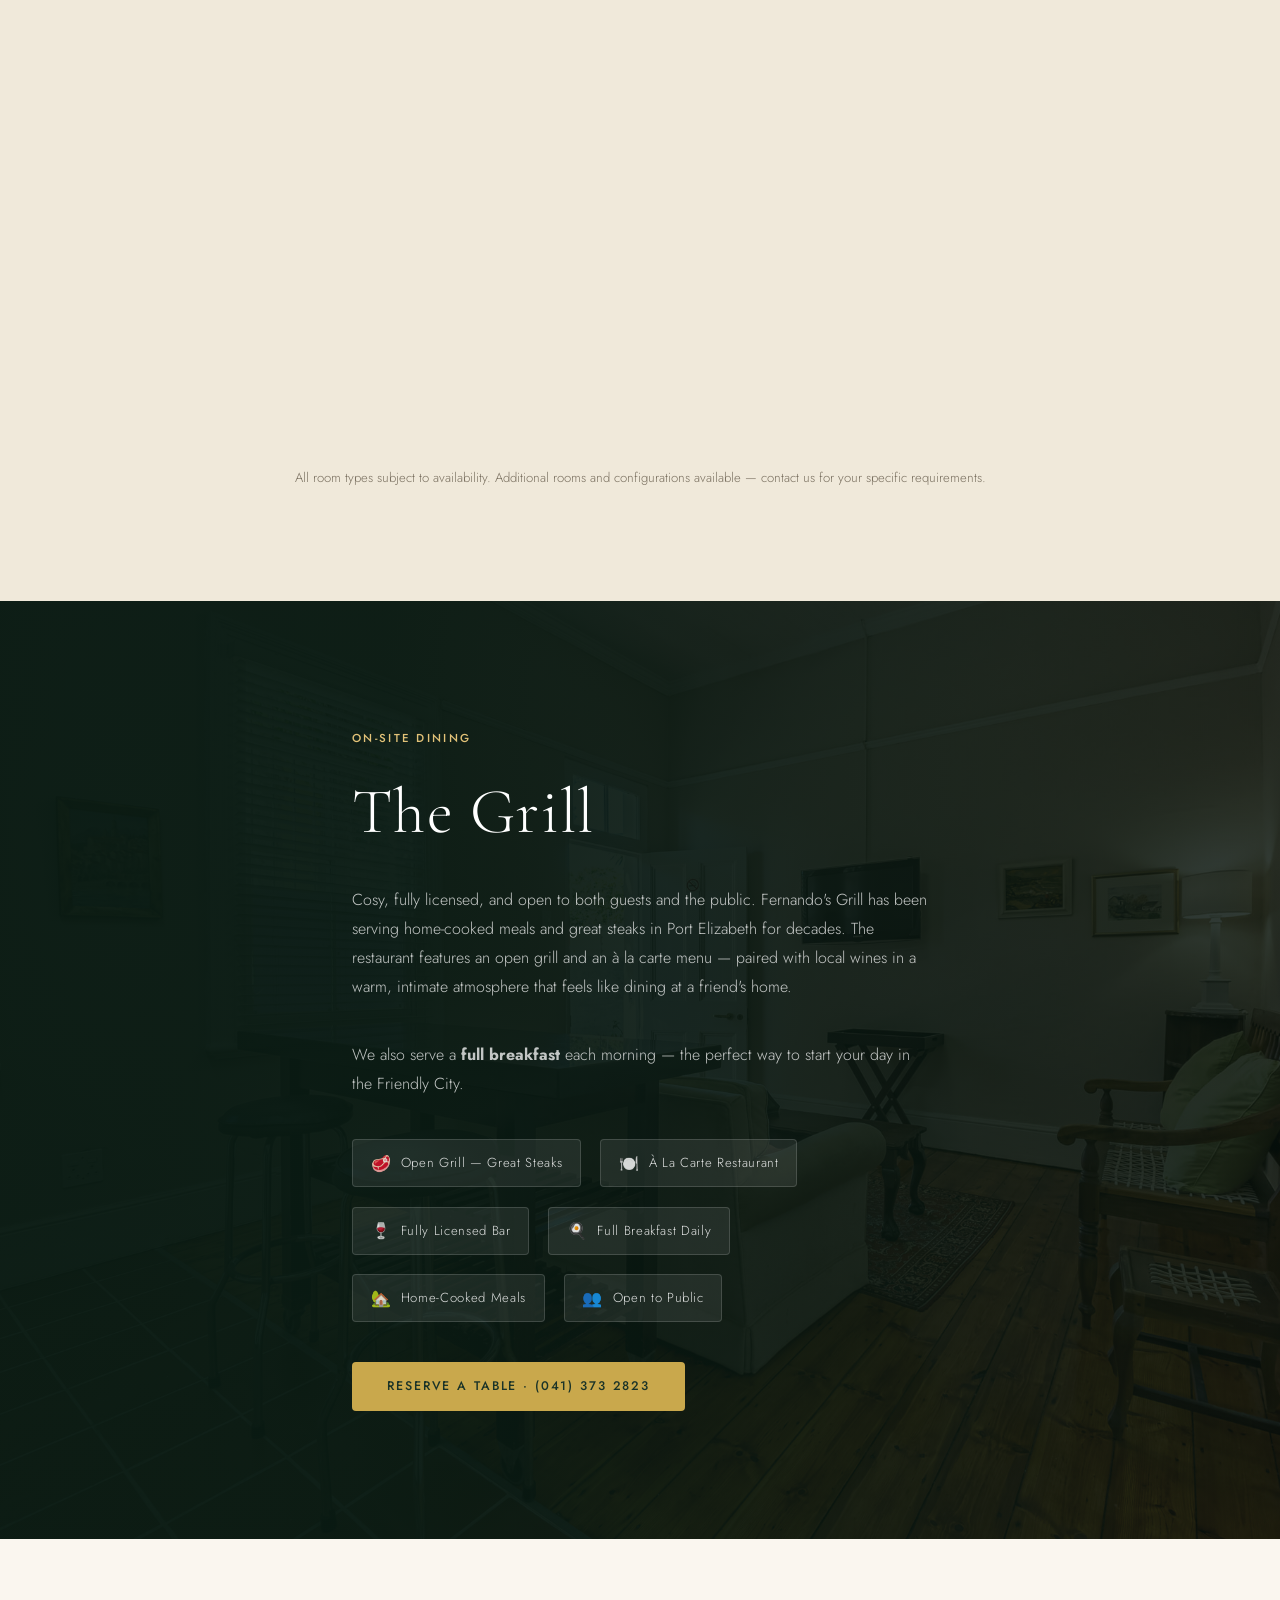
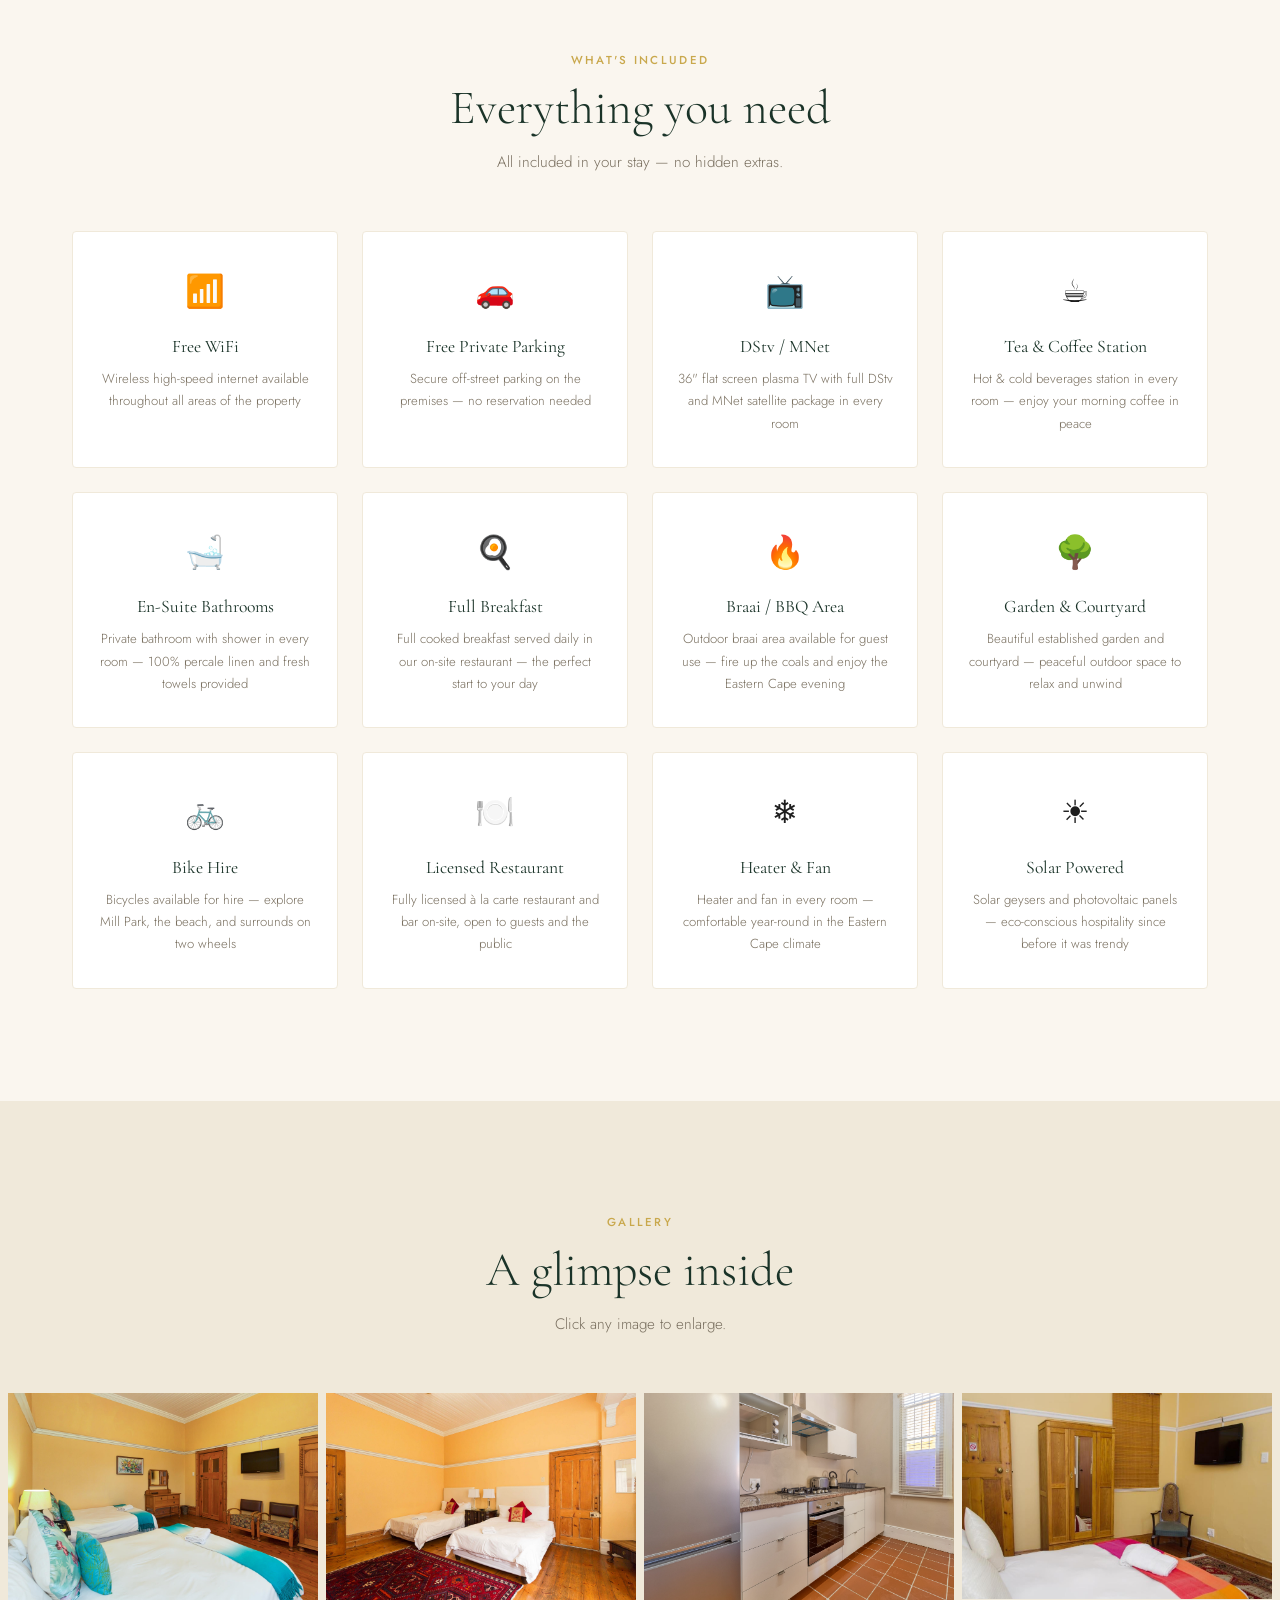
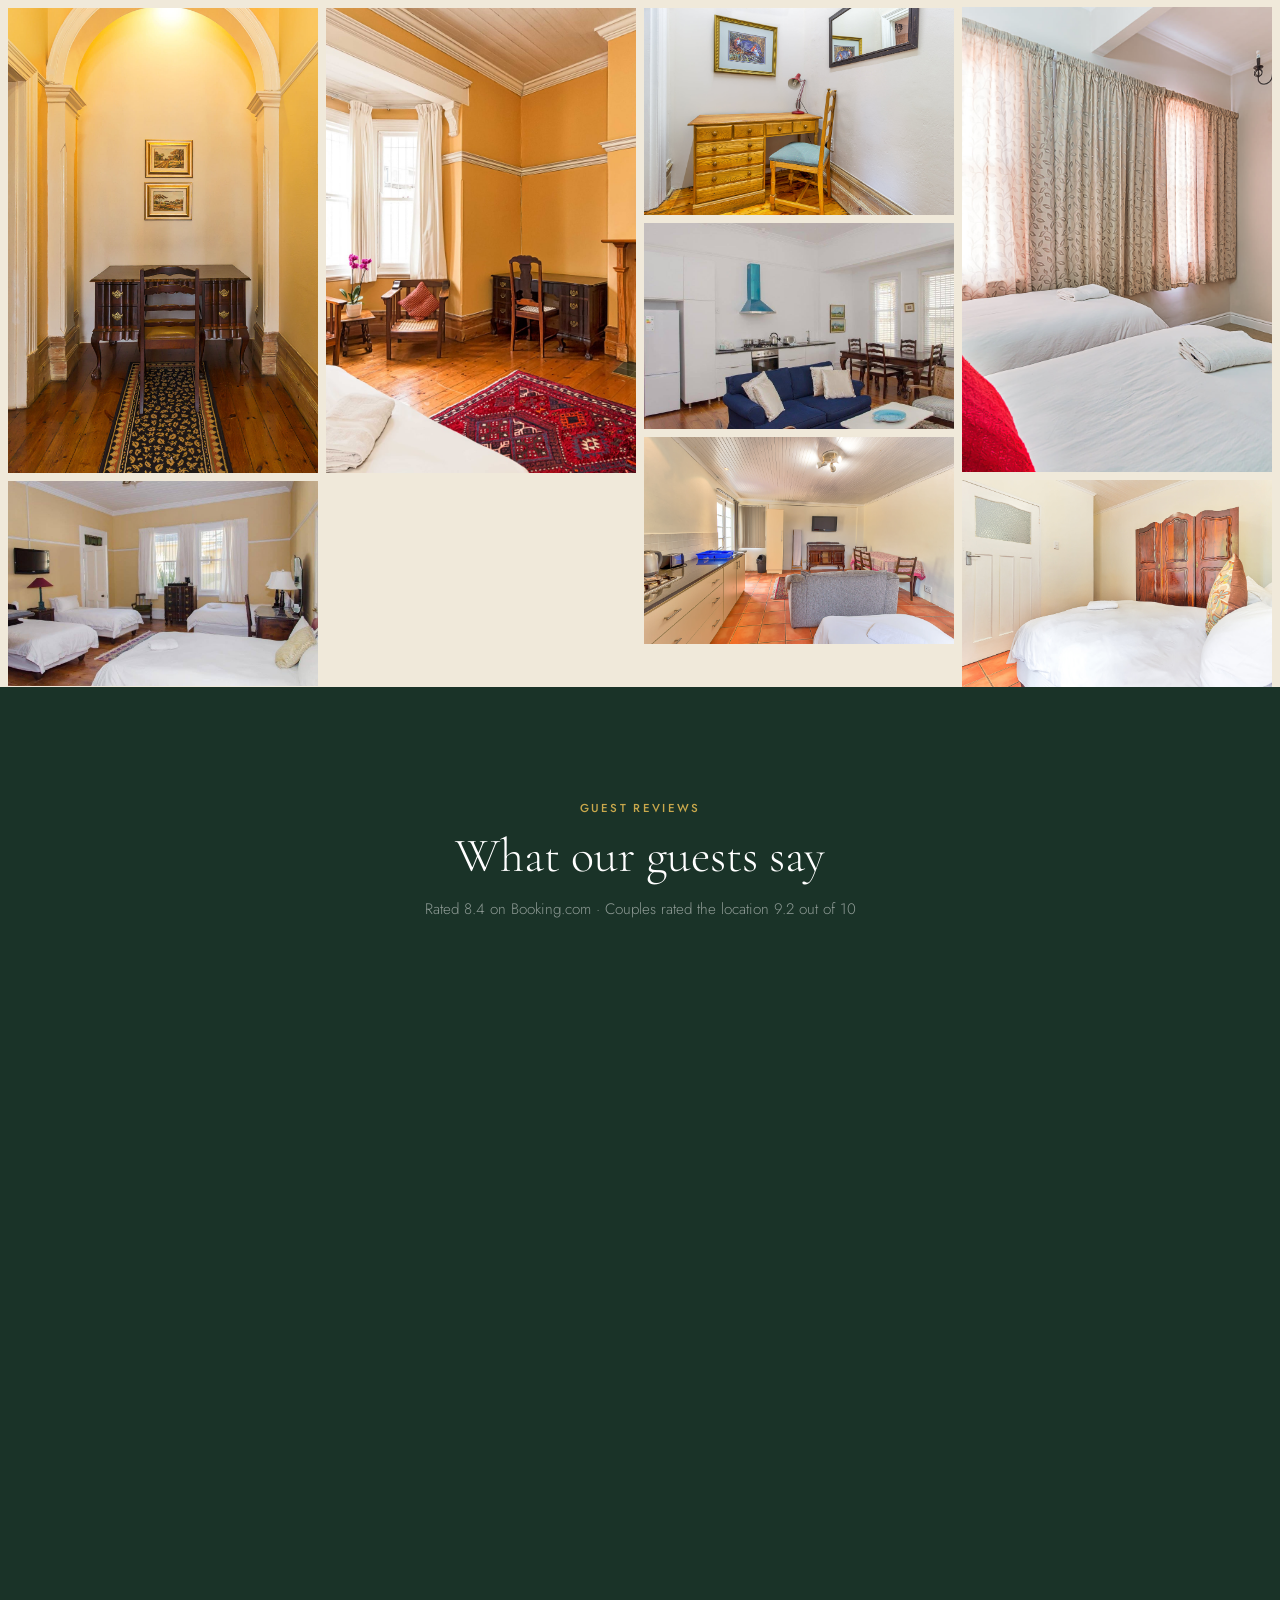
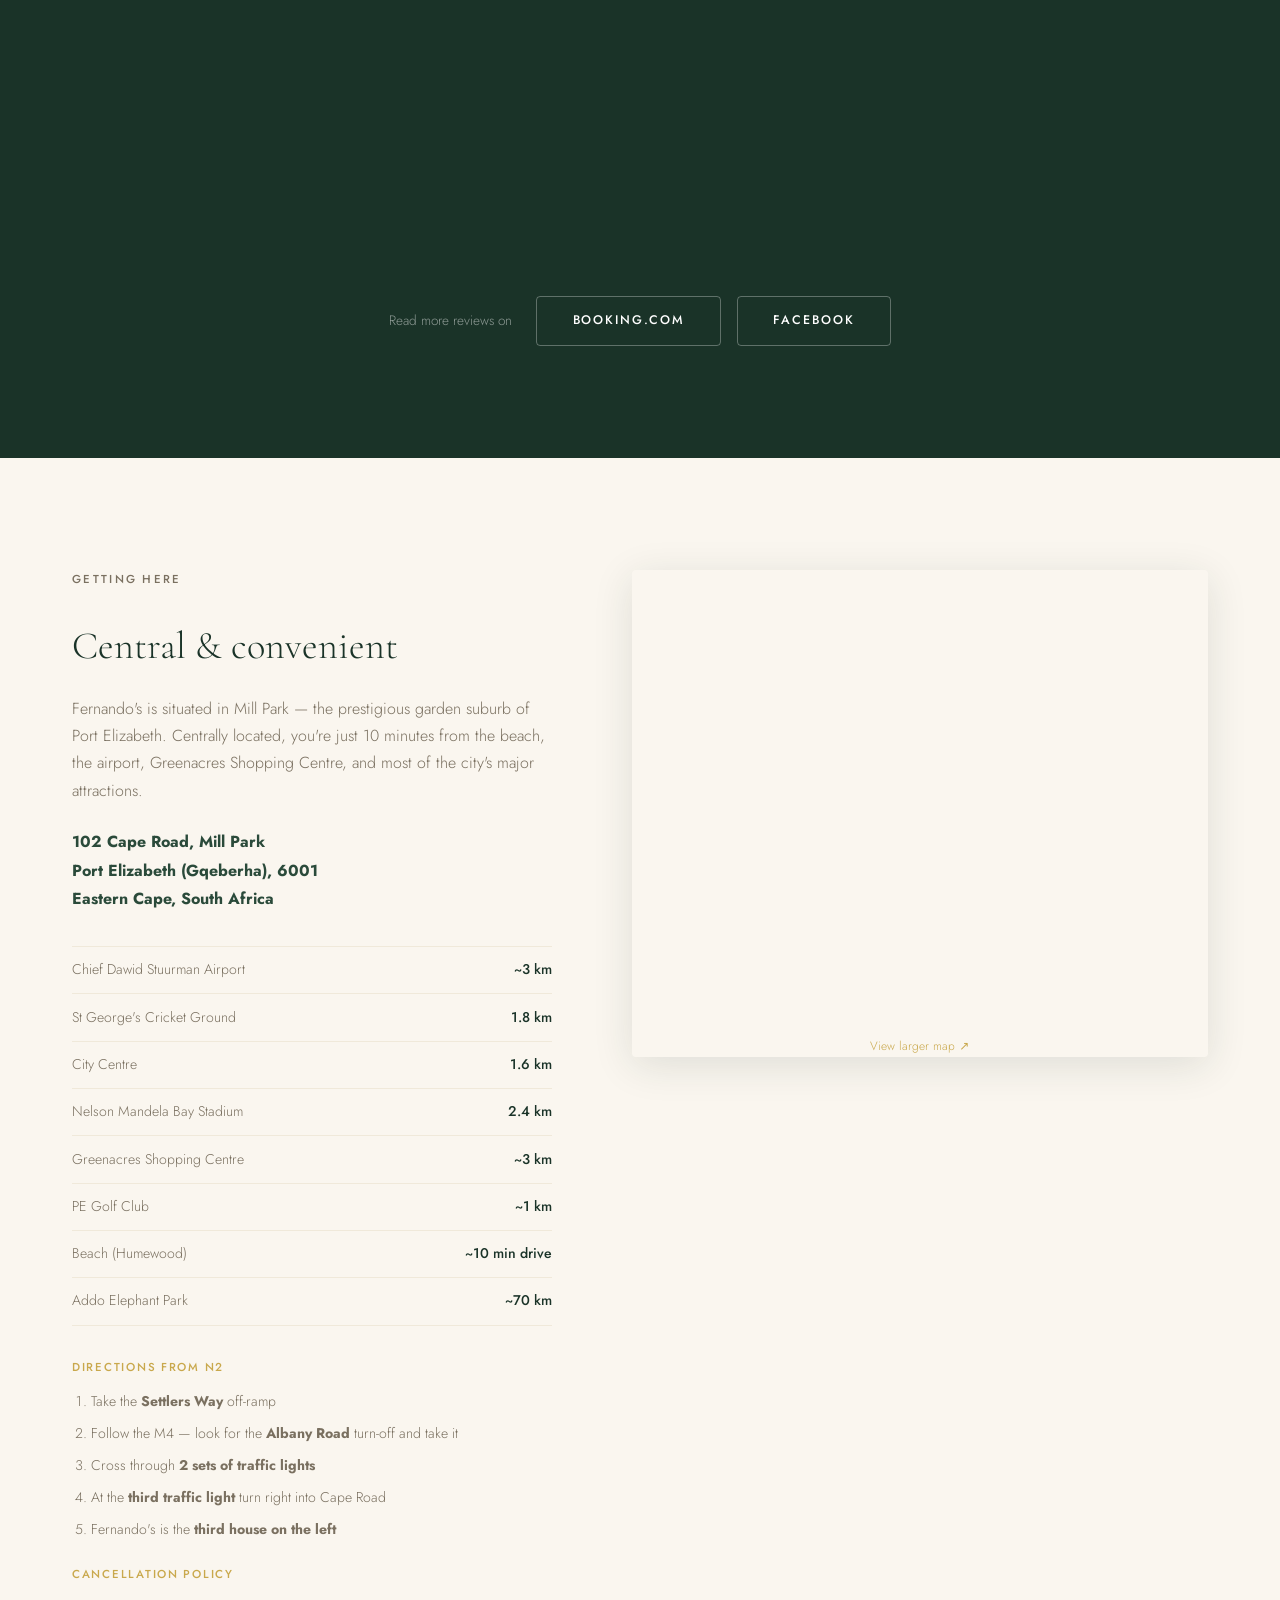
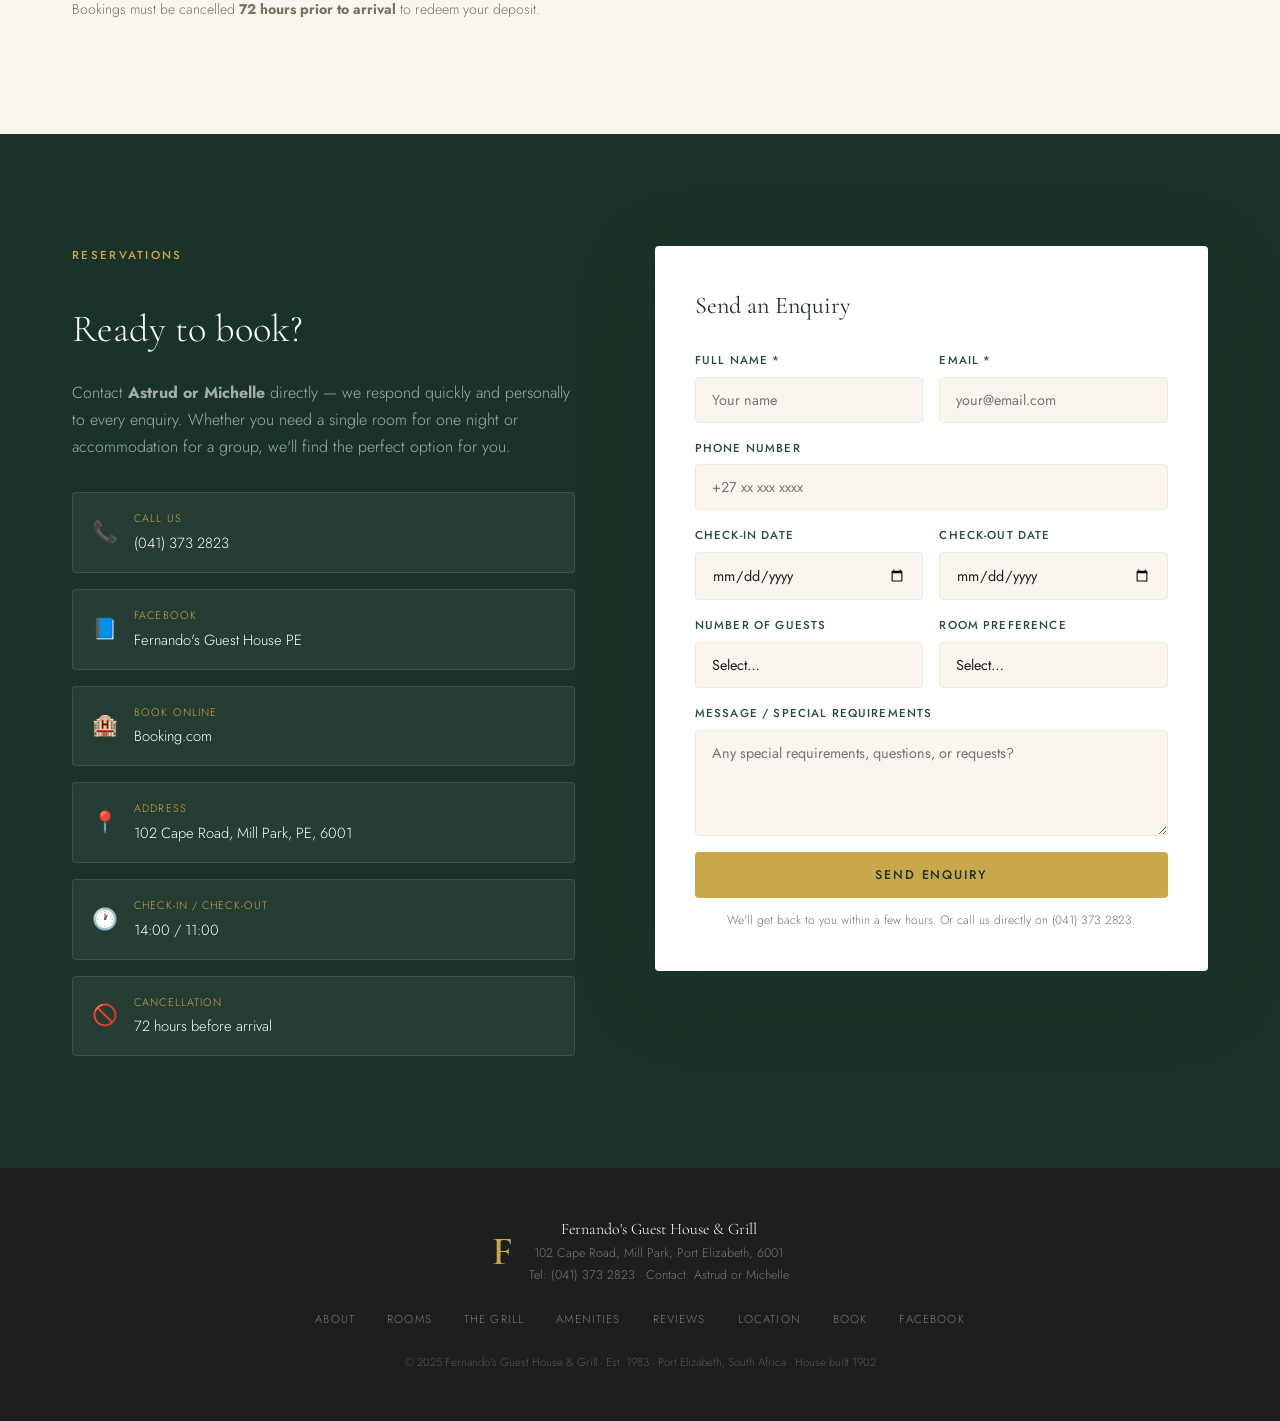
==== commit 759b2ee5: "Add files via upload" ====
--- a/index.html
+++ b/index.html
@@ -560,7 +560,7 @@
       </div>
       <div class="location-map">
         <iframe
-          src="https://maps.google.com/maps?q=102+Cape+Road+Mill+Park+Port+Elizabeth+6001+South+Africa&t=&z=15&ie=UTF8&iwloc=&output=embed"
+          src="https://www.openstreetmap.org/export/embed.html?bbox=25.5880%2C-33.9630%2C25.6030%2C-33.9520&layer=mapnik&marker=-33.9572%2C25.5957"
           width="100%"
           height="450"
           style="border:0;"
@@ -568,6 +568,9 @@
           loading="lazy"
           title="Fernando's Guest House location — 102 Cape Road, Mill Park, Port Elizabeth">
         </iframe>
+        <p style="text-align:center;margin-top:.5rem;font-size:.75rem;color:var(--warm-grey);">
+          <a href="https://www.openstreetmap.org/?mlat=-33.9572&mlon=25.5957#map=16/-33.9572/25.5957" target="_blank" rel="noopener" style="color:var(--gold);">View larger map ↗</a>
+        </p>
       </div>
     </div>
   </section>
--- a/css/style.css
+++ b/css/style.css
@@ -436,12 +436,13 @@
   50%       { opacity: 1; transform: scaleY(1.2); }
 }
 
-/* Scroll reveal */
-.reveal {
-  opacity: 0; transform: translateY(32px);
-  transition: opacity .7s ease, transform .7s ease;
-}
-.reveal.visible { opacity: 1; transform: none; }
+/* Scroll reveal — safe: visible by default, enhanced when JS works */
+.reveal { opacity: 1; transform: none; }
+.js-ready .reveal {
+  opacity: 0; transform: translateY(28px);
+  transition: opacity .65s ease, transform .65s ease;
+}
+.js-ready .reveal.visible { opacity: 1; transform: none; }
 
 /* ── Responsive ──────────────────────────── */
 @media (max-width: 1024px) {
